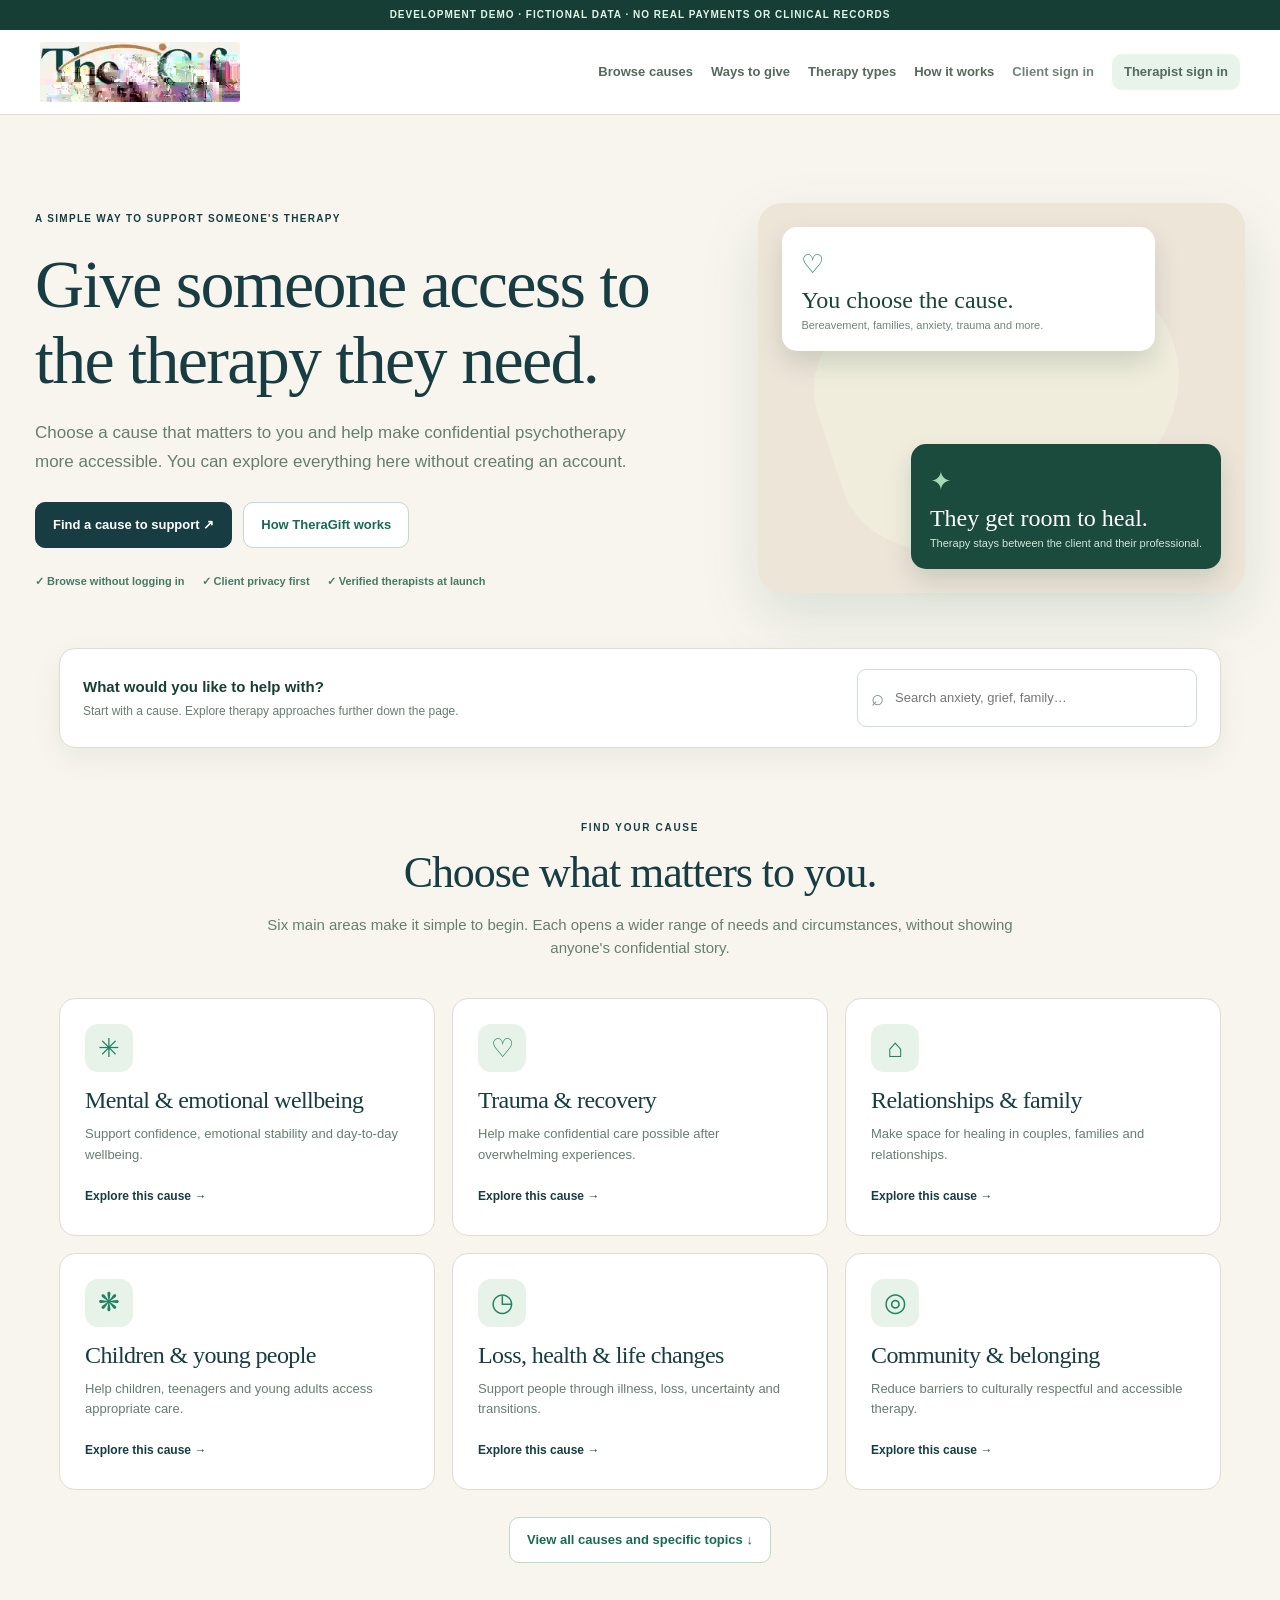
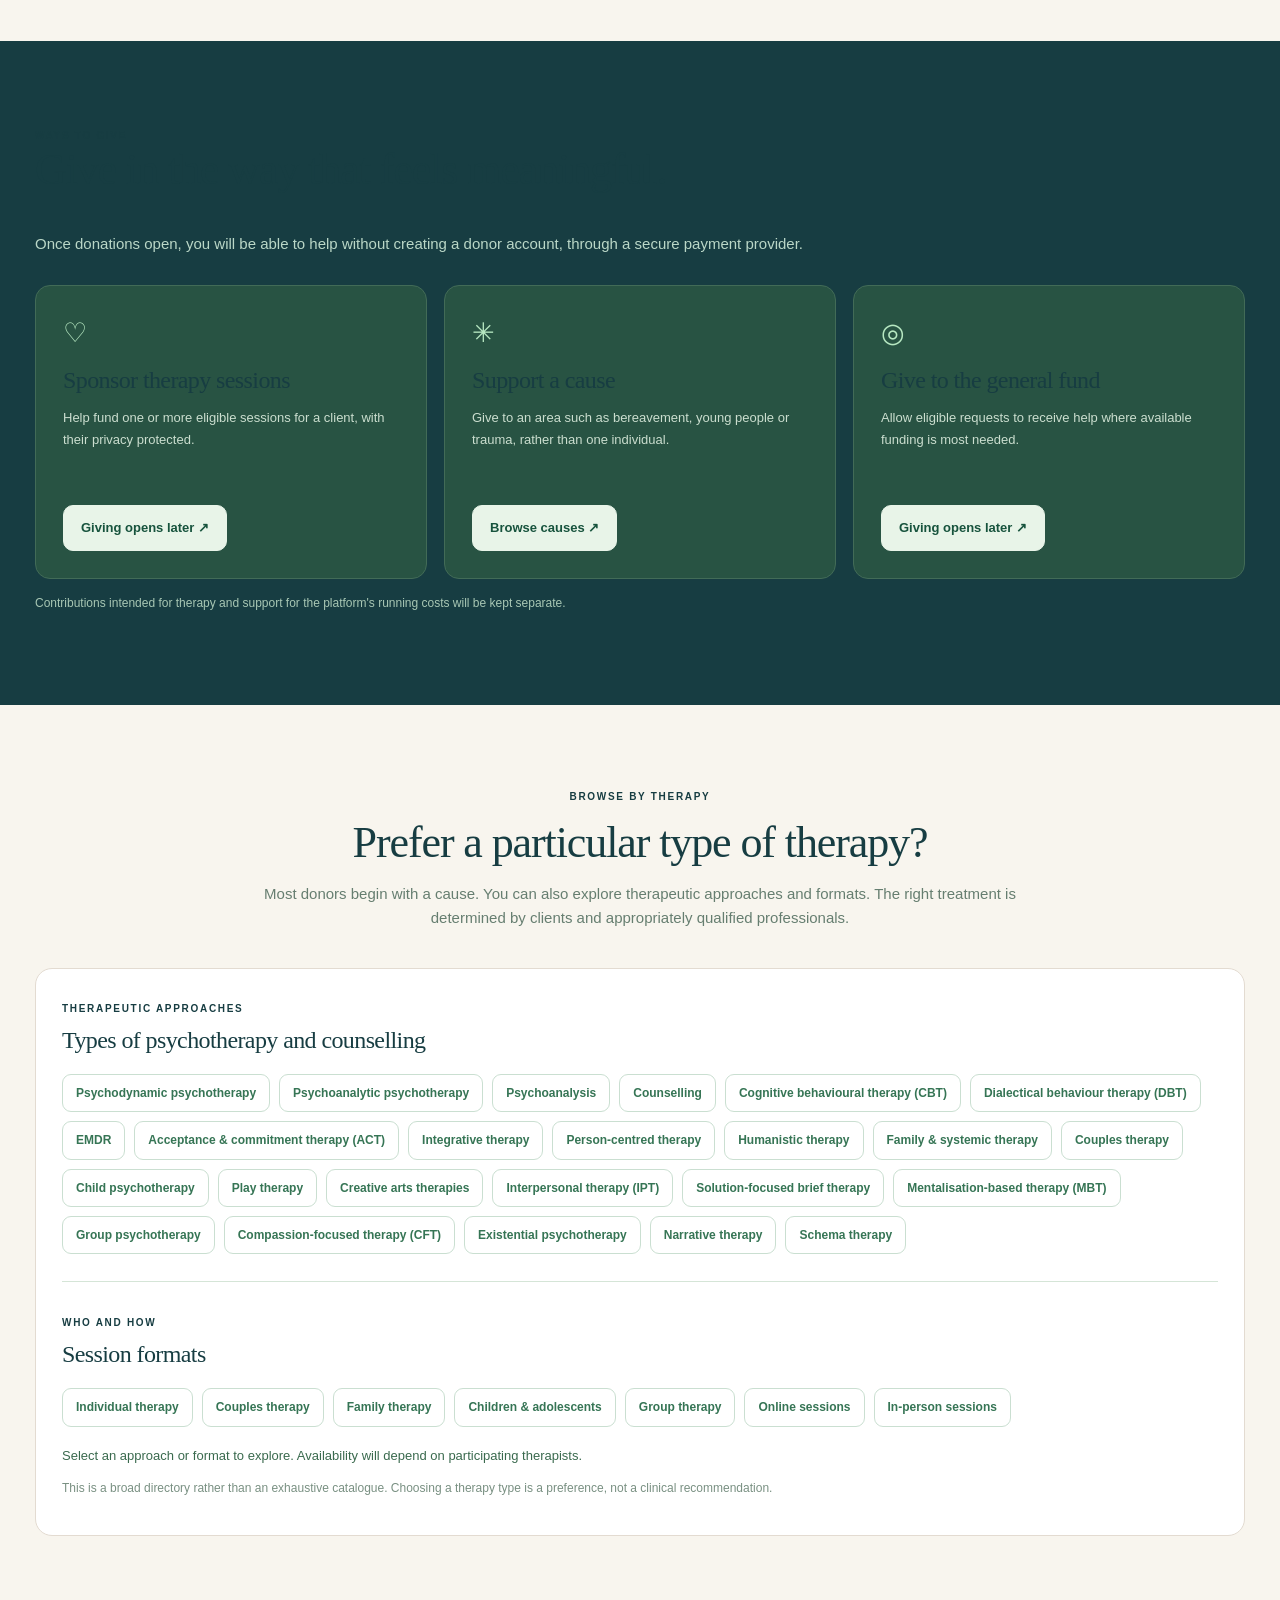
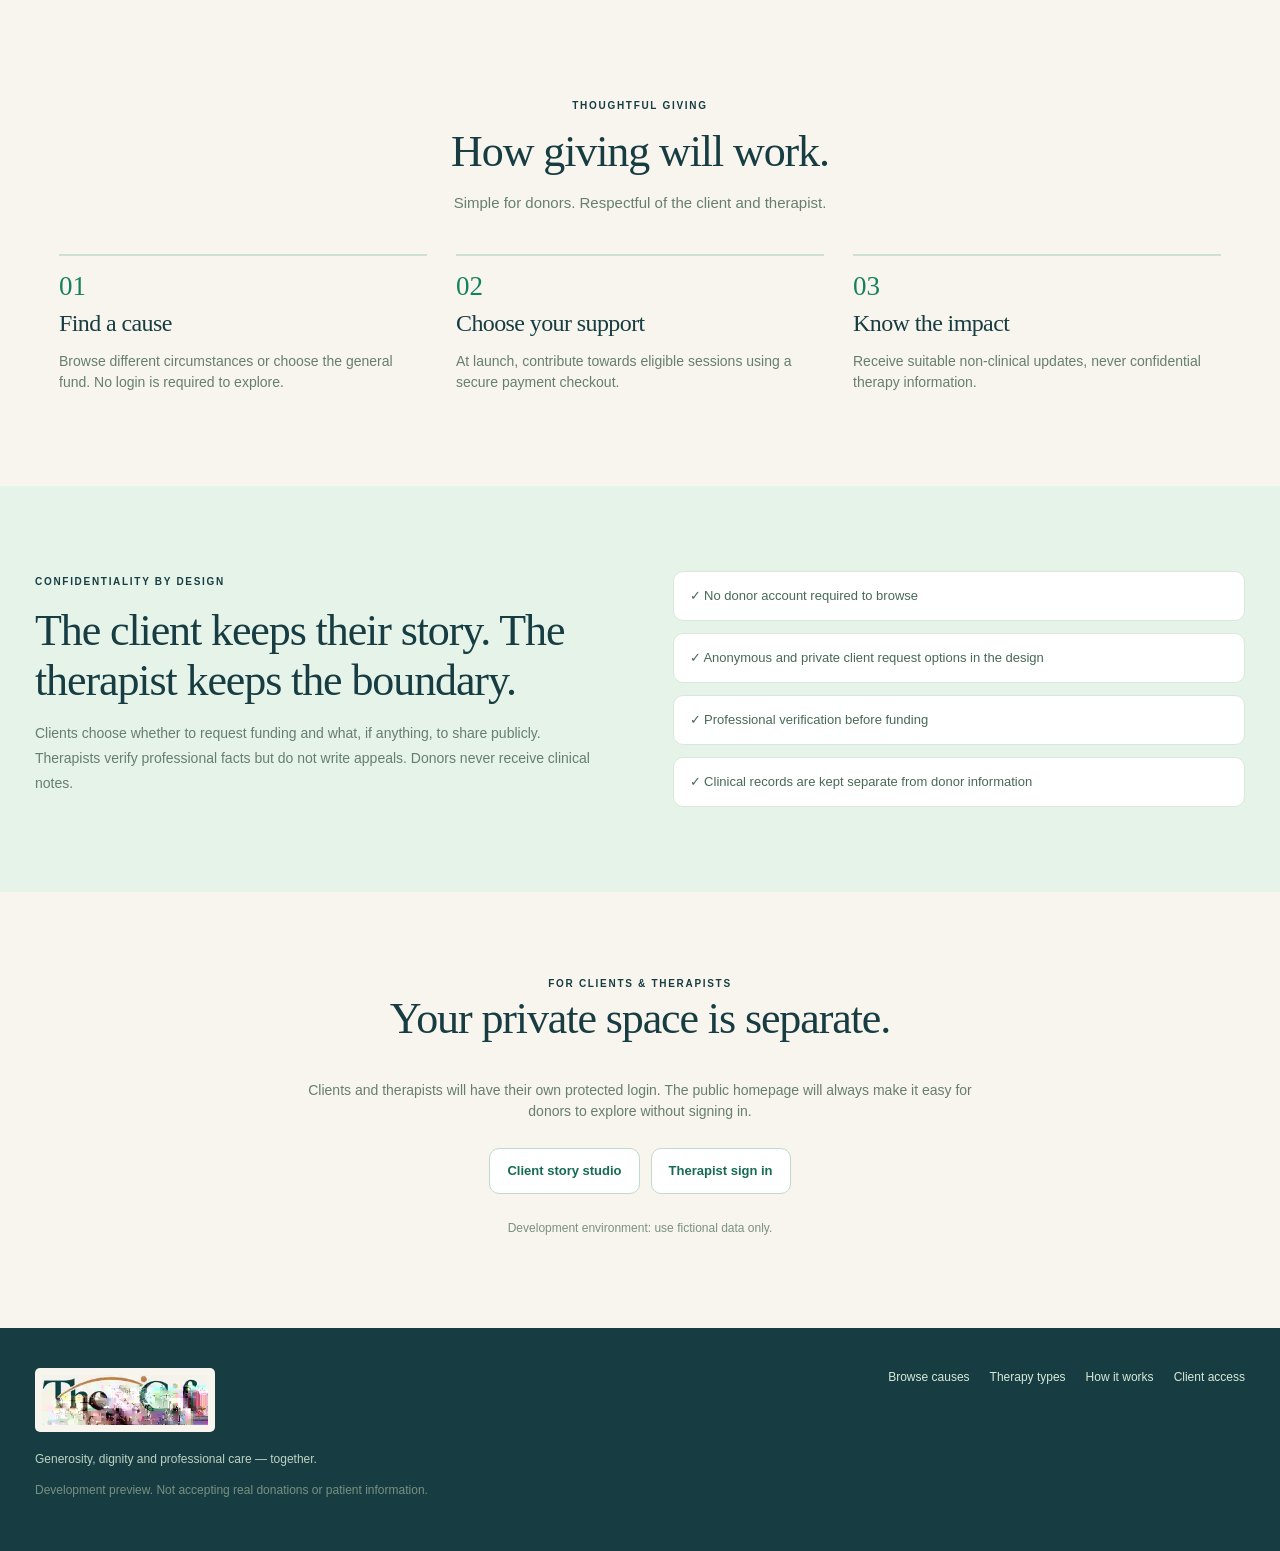
==== theragift/index.html @ 2c84236a "Deploy approved TheraGift branding and private-by-default client preview to existing donor website" ====
<!doctype html><html lang="en-GB"><head>
<meta charset="utf-8"><meta name="viewport" content="width=device-width,initial-scale=1">
<meta name="robots" content="noindex,nofollow"><meta http-equiv="Content-Security-Policy" content="default-src 'none'; style-src 'unsafe-inline'; script-src 'unsafe-inline'; img-src data:; connect-src 'none'; base-uri 'none'; form-action 'none'"><meta name="theme-color" content="#173D42"><title>TheraGift — Making Therapy Possible</title>
<style>*{box-sizing:border-box}html{scroll-behavior:smooth}body{margin:0;color:#173f35;background:#f8faf7;font:14px/1.55 ui-sans-serif,-apple-system,BlinkMacSystemFont,"Segoe UI",sans-serif}a{color:#197658;text-decoration:none}a:hover{color:#0c6249}button,input{font:inherit}button{cursor:pointer}h1,h2,h3{color:#173f35;margin-top:0}p{color:#70867b}.maxwidth{max-width:1210px;margin:0 auto}.eyebrow{font-size:10px;font-weight:800;letter-spacing:.18em;color:#237b59}.demo-ribbon{background:#173e35;color:#dff6e7;text-align:center;font-size:10px;font-weight:800;letter-spacing:1px;padding:7px}.public-nav{min-height:80px;background:white;border-bottom:1px solid #dfebe1;display:flex;align-items:center;justify-content:space-between;gap:22px;padding:12px max(24px,calc((100vw - 1200px)/2))}.public-nav nav{display:flex;align-items:center;gap:18px;flex-wrap:wrap}.public-nav nav a{color:#536a5c;font-size:13px;font-weight:650}.public-nav nav a:hover{color:#14765a}.brand{display:flex;align-items:center;gap:10px;color:#173f35;font:700 27px Georgia,serif;letter-spacing:-.8px;white-space:nowrap}.brand small{display:block;font:750 8px ui-sans-serif,system-ui;letter-spacing:1.8px;color:#839d8b}.brand-symbol{display:inline-grid;place-items:center;width:35px;height:35px;border-radius:50%;background:#e1f1e6;color:#197658;font-size:26px}.brand-dot{color:#49a57c}.btn{border-radius:10px;display:inline-flex;align-items:center;justify-content:center;gap:7px;border:1px solid transparent;background:#eaf4ec;color:#1c6e52;padding:12px 17px;font-weight:750;font-size:13px;min-height:42px}.btn-primary{background:#197658;color:white!important}.btn-primary:hover{background:#0c6048;color:white!important}.btn-outline{background:white;border-color:#b4d2bf;color:#1c6e52}.btn-ghost{background:#e8f4eb;color:#1c6e52}.btn-small{min-height:34px;padding:7px 11px;font-size:11px}@media(max-width:800px){.public-nav{flex-wrap:wrap;padding:12px 17px}.public-nav nav{gap:12px}.public-nav nav a{font-size:11px}.brand{font-size:24px}}
</style><meta name="robots" content="noindex,nofollow"><meta http-equiv="Content-Security-Policy" content="default-src 'none'; style-src 'unsafe-inline'; script-src 'unsafe-inline'; img-src data:; connect-src 'none'; base-uri 'none'; form-action 'none'"><style>/* TheraGift v0.5: donor-first public experience. Intentionally scoped. */
.donor-public-nav .brand small{letter-spacing:.15em}.donor-public-nav nav{gap:18px}.donor-public-nav nav .donor-client-login{color:#718379;font-weight:600}.donor-landing{--dg-ink:#173f35;--dg-green:#197658;--dg-line:#dfe9e0;--dg-muted:#667e70;color:var(--dg-ink);font-size:15px}.donor-landing h1,.donor-landing h2,.donor-landing h3{font-family:Georgia,"Iowan Old Style",serif;font-weight:500;letter-spacing:-.025em;line-height:1.13}.donor-landing h1{font-size:clamp(40px,5.4vw,68px)}.donor-landing h2{font-size:clamp(29px,3.6vw,44px)}.donor-landing h3{font-size:24px}.donor-landing p{color:var(--dg-muted)}.donor-landing button:focus-visible,.donor-landing a:focus-visible,.donor-landing input:focus-visible{outline:3px solid #58b789;outline-offset:3px}.donor-landing .eyebrow{font-size:10px;letter-spacing:.17em;font-weight:850;color:#18805d}.donor-landing .btn-outline{background:white;color:#176b52;border:1px solid #bfdbcb}.donor-landing .btn-outline:hover{background:#e6f2e9}.donor-landing [hidden]{display:none!important}
.donor-hero{padding:88px 24px 89px;background:linear-gradient(116deg,#eaf7ed 0%,#f4f8ed 48%,#d6eadd 100%);overflow:hidden}.donor-hero-grid{display:grid;grid-template-columns:1.15fr .85fr;gap:65px;align-items:center}.donor-kicker{color:#227f60;font-size:10px;font-weight:850;letter-spacing:.13em}.donor-hero h1{margin:17px 0 20px;max-width:720px}.donor-hero h1 em{color:#228e6b;font-style:normal}.donor-hero-copy>p{font-size:17px;max-width:600px;line-height:1.7}.donor-cta-row{display:flex;gap:11px;flex-wrap:wrap;margin:25px 0}.donor-hero-trust{display:flex;flex-wrap:wrap;gap:17px;margin-top:25px;font-size:11px;font-weight:650;color:#477966}.donor-hero-art{position:relative;isolation:isolate;background:linear-gradient(135deg,#d4e7d2,#a3c9b4);padding:24px;min-height:390px;border-radius:24px;display:flex;flex-direction:column;justify-content:space-between;box-shadow:0 24px 60px #1b5a3a21}.donor-hero-art:before{content:"";position:absolute;inset:15% 13%;border-radius:40% 60% 58% 42%;background:#f3f7e372;transform:rotate(-18deg);z-index:-1}.donor-art-card{background:white;border-radius:15px;padding:17px 19px;max-width:85%;box-shadow:0 12px 27px #17462f2a;display:flex;flex-direction:column;gap:3px}.donor-icon-solo{font-size:26px;color:#238564}.donor-art-card strong{font:24px Georgia,serif;color:#184536}.donor-art-card small{color:#6c8979;font-size:11px}.donor-art-card-dark{align-self:flex-end;background:#1a4b3d;color:#fff}.donor-art-card-dark strong{color:#fff}.donor-art-card-dark small{color:#d1e7d9}.donor-art-card-dark .donor-icon-solo{color:#a4d9b6}
.donor-search-wrap{padding:0 24px}.donor-quicksearch{display:grid;grid-template-columns:1fr minmax(235px,340px);align-items:center;gap:20px;background:#fff;border:1px solid var(--dg-line);padding:20px 23px;border-radius:16px;position:relative;margin-top:-34px;box-shadow:0 10px 30px #1b533312}.donor-quicksearch strong{color:var(--dg-ink)}.donor-quicksearch p{font-size:12px;margin:3px 0 0}.donor-search-label{border:1px solid #cdded1;border-radius:9px;padding:11px 13px;display:flex;align-items:center;gap:9px}.donor-search-label input{width:100%;outline:none;border:0;background:transparent;color:#1a483b;min-width:0;font-size:13px}.search-glyph{font-size:22px;color:#789482}.donor-section{padding:78px 24px}.donor-causes{padding-top:66px}.donor-section-title{text-align:center;max-width:760px;margin:0 auto 39px}.donor-section-title h2{margin:11px 0}.donor-section-title p{font-size:15px}.donor-cause-grid{display:grid;grid-template-columns:repeat(3,minmax(0,1fr));gap:17px}.donor-cause-card{display:flex;flex-direction:column;align-items:flex-start;min-height:237px;background:white;padding:25px;border:1px solid var(--dg-line);border-radius:16px;transition:border-color .2s,box-shadow .2s}.donor-cause-card:hover,.donor-cause-card.active{border-color:#a5cdb0;box-shadow:0 10px 27px #1b513713}.donor-cause-card .donor-cause-icon{width:48px;height:48px;display:grid;place-items:center;border-radius:13px;background:#e7f3e9;color:#238163;font-size:26px}.donor-cause-card h3{margin:15px 0 10px}.donor-cause-card p{font-size:13px;line-height:1.6;margin:0 0 17px}.donor-card-link{margin-top:auto;border:0;background:transparent;color:#197b5e;font-size:12px;font-weight:800;padding:4px 0}.donor-card-link:hover{text-decoration:underline}.donor-muted{font-size:12px!important;color:#799082!important;line-height:1.55}.donor-no-results{padding:20px;background:white;border:1px solid var(--dg-line);border-radius:12px}.donor-explore{margin-top:22px;padding:24px;border:1px solid #cbded2;border-radius:15px;background:#f0f8f0;scroll-margin-top:115px}.donor-explore-head{display:flex;justify-content:space-between;gap:20px}.donor-explore-head h3{margin:7px 0}.donor-explore-head p{font-size:13px;margin:4px 0}.donor-chip-row{display:flex;flex-wrap:wrap;gap:9px;margin-top:20px}.donor-chip{background:white;color:#367555;border:1px solid #cadfd1;border-radius:9px;padding:10px 13px;font-size:12px;font-weight:700;line-height:1.35}.donor-chip:hover,.donor-chip.active{color:white;background:#19795d;border-color:#19795d}.donor-selected{font-size:13px!important;color:#3a6a4e!important;margin-top:19px}.donor-divider{border-top:1px solid #d5e5d7;margin:20px 0}.donor-link-btn{border:0;background:transparent;color:#1b785b;text-decoration:underline;font-weight:750;font-size:12px}.donor-all-toggle{text-align:center;margin-top:27px}.donor-all-topics{border:1px solid var(--dg-line);border-radius:16px;background:#fff;margin-top:21px;padding:25px}.donor-all-topics h3{margin:0 0 9px}.donor-all-topics p{font-size:13px}
.donor-giving{background:#173e33;padding:81px 24px;color:#f3fff8}.donor-giving .eyebrow{color:#a8e1ba}.donor-giving h2,.donor-giving h3{color:#f5fff9}.donor-giving>div>p{color:#bad7c7}.donor-giving-grid{display:grid;grid-template-columns:repeat(3,1fr);gap:17px;margin:30px 0 15px}.donor-giving-grid article{border:1px solid #426b57;border-radius:15px;background:#285343;padding:27px}.donor-give-icon{font-size:27px;color:#b6e7c1}.donor-giving-grid h3{margin:12px 0}.donor-giving-grid p{font-size:13px;line-height:1.7;color:#cbdecf;min-height:85px}.donor-give-cta{background:#e8f4e8;color:#17533d;border-color:#e8f4e8}.donor-give-cta:hover{background:white}.donor-giving-disclaimer{font-size:12px;color:#a8c7b4!important}
.donor-approaches{background:#edf6ed}.donor-approach-box{background:white;padding:26px;border:1px solid var(--dg-line);border-radius:17px}.donor-approach-box h3{margin:9px 0 13px}.donor-approach-box .donor-divider{margin:27px 0}.donor-steps{display:grid;grid-template-columns:repeat(3,1fr);gap:29px}.donor-steps article{border-top:2px solid #cfdfd1;padding-top:15px}.donor-steps article>span{font:27px Georgia;color:#16815e}.donor-steps h3{margin:8px 0}.donor-steps p{font-size:14px}.donor-privacy{background:#e6f3e9;padding:82px 24px}.donor-privacy-grid{display:grid;grid-template-columns:1fr 1fr;gap:65px;align-items:center}.donor-privacy h2{margin:15px 0}.donor-privacy p{font-size:14px;line-height:1.8}.donor-privacy-checks{display:grid;gap:12px}.donor-privacy-checks>div{border:1px solid #d9e8dc;border-radius:10px;background:#fff;color:#476956;font-size:13px;padding:14px 16px}.donor-portals{text-align:center;max-width:740px}.donor-portals p{font-size:14px}.donor-portals .donor-cta-row{justify-content:center}.donor-footer{background:#133b31;color:#bcdac9;padding:40px 24px}.donor-footer-grid{display:flex;justify-content:space-between;gap:40px;flex-wrap:wrap}.donor-footer strong{font:26px Georgia;color:white}.donor-footer small{display:block;font-size:8px;letter-spacing:.2em}.donor-footer p{font-size:12px;color:#bcd3c3}.donor-footer nav{display:flex;gap:20px;align-content:start;flex-wrap:wrap}.donor-footer nav a{font-size:12px;color:#d6e9d8}.donor-toast{position:fixed;bottom:20px;right:20px;background:#153d32;color:white;box-shadow:0 13px 40px #163e3040;padding:14px 18px;max-width:380px;border-radius:12px;font-size:13px;z-index:20;opacity:0;transform:translateY(10px);transition:all .22s;pointer-events:none}.donor-toast.show{opacity:1;transform:translateY(0)}
@media(max-width:1000px){.donor-public-nav nav{gap:13px}.donor-hero-grid{gap:35px}.donor-art-card strong{font-size:21px}}
@media(max-width:840px){.donor-public-nav{height:auto;min-height:82px;flex-wrap:wrap;padding:14px 20px}.donor-public-nav nav{flex-wrap:wrap}.donor-hero-grid,.donor-privacy-grid{grid-template-columns:1fr}.donor-hero-art{min-height:290px}.donor-cause-grid,.donor-giving-grid,.donor-steps{grid-template-columns:repeat(2,1fr)}.donor-quicksearch{grid-template-columns:1fr}}
@media(max-width:600px){.donor-hero{padding:59px 19px 75px}.donor-hero-copy>p{font-size:15px}.donor-hero-trust{gap:10px}.donor-art-card{max-width:86%}.donor-art-card strong{font-size:19px}.donor-hero-art{min-height:250px}.donor-section{padding:60px 19px}.donor-search-wrap{padding:0 19px}.donor-quicksearch{padding:16px}.donor-cause-grid,.donor-giving-grid,.donor-steps{grid-template-columns:1fr}.donor-cause-card{min-height:210px}.donor-giving{padding:65px 19px}.donor-giving-grid p{min-height:0}.donor-privacy{padding:64px 19px}.donor-privacy-grid{gap:25px}.donor-footer{padding:40px 19px}.donor-public-nav nav{gap:12px}.donor-public-nav nav a{font-size:11px}.donor-approach-box{padding:19px}.donor-all-topics{padding:19px}}
</style><style>:root{--brand-primary:#173D42;--brand-background:#F8F5EE;--brand-accent:#C48A55;--brand-accent-soft:#E2B88D;--dg-ink:#173D42;--dg-green:#173D42;--dg-line:#E3DBD1;--dg-muted:#566A6C;--ink:#173D42;--green:#173D42;--bg:#F8F5EE;--muted:#566A6C}body,.public-body,.donor-landing,.donor-section,.donor-causes{background:#F8F5EE;color:#173D42}.public-nav{background:#fff;border-color:#E3DBD1}.donor-hero{background:#F8F5EE}.donor-hero-art{background:#EEE5D9}.donor-hero h1 em,.donor-kicker,.donor-landing .eyebrow{color:#173D42}.donor-landing h1,.donor-landing h2,.donor-landing h3,.donor-cause-card h3{color:#173D42}.btn-primary,.donor-landing .btn-primary,.donor-card-link,.donor-link-btn{background:#173D42;color:white;border-color:#173D42}.donor-card-link{background:transparent;border:0;color:#173D42}.donor-landing .btn-primary:hover{background:#102E32}.donor-cause-card,.donor-quicksearch,.donor-all-topics,.donor-approach-box,.donor-explore,.donor-practice-preview{border-color:#E3DBD1}.donor-cause-icon{background:#F3EDE4;color:#173D42}.donor-chip:hover,.donor-chip.active,.donor-approach-chip:hover,.donor-approach-chip.active{background:#173D42;border-color:#173D42;color:white}.donor-giving,.donor-footer{background:#173D42}.donor-progressbar span,progress::-webkit-progress-value{background:#C48A55}progress{accent-color:#C48A55}button:focus-visible,a:focus-visible,input:focus-visible{outline:3px solid #C48A55;outline-offset:3px}.donor-landing .donor-card-link{color:#173D42!important}.brand-logo{display:block}.donor-public-nav nav{flex-wrap:wrap}.donor-footer .footer-logo-img{background:#F8F5EE;padding:7px;border-radius:5px;max-width:180px;width:100%;height:auto}@media(max-width:620px){.brand-logo img{width:150px!important}.public-nav{flex-wrap:wrap}.donor-public-nav nav{gap:11px}}</style></head>
<body class="public-body">
<div class="demo-ribbon">DEVELOPMENT DEMO · FICTIONAL DATA · NO REAL PAYMENTS OR CLINICAL RECORDS</div>
<header class="public-nav donor-public-nav"><a href="#top" class="brand brand-logo"><img src="[data-uri]" alt="TheraGift — Making Therapy Possible" width="260" height="78" style="display:block;width:200px;height:auto;border-radius:3px"></a><nav aria-label="Public navigation"><a href="#causes">Browse causes</a><a href="#ways">Ways to give</a><a href="#therapies">Therapy types</a><a href="#how">How it works</a><a class="donor-client-login" href="client.html">Client sign in</a><a class="btn btn-ghost btn-small" href="#portals">Therapist sign in</a></nav></header>


<main class="donor-landing" id="top">
  <section class="donor-hero">
    <div class="maxwidth donor-hero-grid">
      <div class="donor-hero-copy">
        <span class="donor-kicker">A SIMPLE WAY TO SUPPORT SOMEONE'S THERAPY</span>
        <h1>Give someone access to the therapy they <em>need.</em></h1>
        <p>Choose a cause that matters to you and help make confidential psychotherapy more accessible. You can explore everything here without creating an account.</p>
        <div class="donor-cta-row"><a class="btn btn-primary" href="#causes">Find a cause to support ↗</a><a class="btn btn-outline" href="#how">How TheraGift works</a></div>
        <div class="donor-hero-trust"><span>✓ Browse without logging in</span><span>✓ Client privacy first</span><span>✓ Verified therapists at launch</span></div>
      </div>
      <div class="donor-hero-art" aria-hidden="true">
        <div class="donor-art-card"><span class="donor-icon-solo">♡</span><strong>You choose the cause.</strong><small>Bereavement, families, anxiety, trauma and more.</small></div>
        <div class="donor-art-card donor-art-card-dark"><span class="donor-icon-solo">✦</span><strong>They get room to heal.</strong><small>Therapy stays between the client and their professional.</small></div>
      </div>
    </div>
  </section>
  <div class="maxwidth donor-search-wrap">
    <div class="donor-quicksearch"><div><strong>What would you like to help with?</strong><p>Start with a cause. Explore therapy approaches further down the page.</p></div><label class="donor-search-label"><span class="search-glyph">⌕</span><input id="donorSearch" type="search" placeholder="Search anxiety, grief, family…" aria-label="Search causes and topics"></label></div>
  </div>
  <section class="maxwidth donor-section donor-causes" id="causes">
    <div class="donor-section-title"><span class="eyebrow">FIND YOUR CAUSE</span><h2>Choose what matters to you.</h2><p>Six main areas make it simple to begin. Each opens a wider range of needs and circumstances, without showing anyone's confidential story.</p></div>
    <div class="donor-cause-grid" id="donorCauseGrid">
      
      <article class="donor-cause-card" data-cause="wellbeing" data-search="Mental &amp; emotional wellbeing Anxiety &amp; panic Depression &amp; low mood Stress &amp; burnout Loneliness &amp; isolation Low self-esteem Obsessive thoughts &amp; OCD Social anxiety Anger &amp; emotional regulation">
        <div class="donor-cause-icon" aria-hidden="true">✳</div><h3>Mental &amp; emotional wellbeing</h3><p>Support confidence, emotional stability and day-to-day wellbeing.</p>
        <button type="button" class="donor-card-link" data-open-cause="wellbeing">Explore this cause →</button>
        <template id="topics-wellbeing"><button type="button" class="donor-chip" data-topic="Anxiety &amp; panic">Anxiety &amp; panic</button><button type="button" class="donor-chip" data-topic="Depression &amp; low mood">Depression &amp; low mood</button><button type="button" class="donor-chip" data-topic="Stress &amp; burnout">Stress &amp; burnout</button><button type="button" class="donor-chip" data-topic="Loneliness &amp; isolation">Loneliness &amp; isolation</button><button type="button" class="donor-chip" data-topic="Low self-esteem">Low self-esteem</button><button type="button" class="donor-chip" data-topic="Obsessive thoughts &amp; OCD">Obsessive thoughts &amp; OCD</button><button type="button" class="donor-chip" data-topic="Social anxiety">Social anxiety</button><button type="button" class="donor-chip" data-topic="Anger &amp; emotional regulation">Anger &amp; emotional regulation</button></template>
      </article>
      
      <article class="donor-cause-card" data-cause="trauma" data-search="Trauma &amp; recovery Trauma &amp; PTSD Childhood adversity Abuse recovery Domestic abuse recovery Sexual trauma recovery Addiction &amp; recovery Complex trauma Recovery after crisis">
        <div class="donor-cause-icon" aria-hidden="true">♡</div><h3>Trauma &amp; recovery</h3><p>Help make confidential care possible after overwhelming experiences.</p>
        <button type="button" class="donor-card-link" data-open-cause="trauma">Explore this cause →</button>
        <template id="topics-trauma"><button type="button" class="donor-chip" data-topic="Trauma &amp; PTSD">Trauma &amp; PTSD</button><button type="button" class="donor-chip" data-topic="Childhood adversity">Childhood adversity</button><button type="button" class="donor-chip" data-topic="Abuse recovery">Abuse recovery</button><button type="button" class="donor-chip" data-topic="Domestic abuse recovery">Domestic abuse recovery</button><button type="button" class="donor-chip" data-topic="Sexual trauma recovery">Sexual trauma recovery</button><button type="button" class="donor-chip" data-topic="Addiction &amp; recovery">Addiction &amp; recovery</button><button type="button" class="donor-chip" data-topic="Complex trauma">Complex trauma</button><button type="button" class="donor-chip" data-topic="Recovery after crisis">Recovery after crisis</button></template>
      </article>
      
      <article class="donor-cause-card" data-cause="families" data-search="Relationships &amp; family Couples &amp; relationships Family conflict Separation &amp; divorce Parenting support New parenthood Pregnancy loss &amp; fertility Relationship patterns Carers &amp; caring responsibilities">
        <div class="donor-cause-icon" aria-hidden="true">⌂</div><h3>Relationships &amp; family</h3><p>Make space for healing in couples, families and relationships.</p>
        <button type="button" class="donor-card-link" data-open-cause="families">Explore this cause →</button>
        <template id="topics-families"><button type="button" class="donor-chip" data-topic="Couples &amp; relationships">Couples &amp; relationships</button><button type="button" class="donor-chip" data-topic="Family conflict">Family conflict</button><button type="button" class="donor-chip" data-topic="Separation &amp; divorce">Separation &amp; divorce</button><button type="button" class="donor-chip" data-topic="Parenting support">Parenting support</button><button type="button" class="donor-chip" data-topic="New parenthood">New parenthood</button><button type="button" class="donor-chip" data-topic="Pregnancy loss &amp; fertility">Pregnancy loss &amp; fertility</button><button type="button" class="donor-chip" data-topic="Relationship patterns">Relationship patterns</button><button type="button" class="donor-chip" data-topic="Carers &amp; caring responsibilities">Carers &amp; caring responsibilities</button></template>
      </article>
      
      <article class="donor-cause-card" data-cause="young" data-search="Children &amp; young people Childhood anxiety Teenage wellbeing Bullying &amp; school difficulties Family change Childhood bereavement Young adult transitions School-related stress Young carers">
        <div class="donor-cause-icon" aria-hidden="true">❋</div><h3>Children &amp; young people</h3><p>Help children, teenagers and young adults access appropriate care.</p>
        <button type="button" class="donor-card-link" data-open-cause="young">Explore this cause →</button>
        <template id="topics-young"><button type="button" class="donor-chip" data-topic="Childhood anxiety">Childhood anxiety</button><button type="button" class="donor-chip" data-topic="Teenage wellbeing">Teenage wellbeing</button><button type="button" class="donor-chip" data-topic="Bullying &amp; school difficulties">Bullying &amp; school difficulties</button><button type="button" class="donor-chip" data-topic="Family change">Family change</button><button type="button" class="donor-chip" data-topic="Childhood bereavement">Childhood bereavement</button><button type="button" class="donor-chip" data-topic="Young adult transitions">Young adult transitions</button><button type="button" class="donor-chip" data-topic="School-related stress">School-related stress</button><button type="button" class="donor-chip" data-topic="Young carers">Young carers</button></template>
      </article>
      
      <article class="donor-cause-card" data-cause="life" data-search="Loss, health &amp; life changes Bereavement &amp; loss Long-term health conditions Disability &amp; adjustment Workplace difficulties Later-life wellbeing Major life transitions Health anxiety Eating difficulties &amp; body image">
        <div class="donor-cause-icon" aria-hidden="true">◷</div><h3>Loss, health &amp; life changes</h3><p>Support people through illness, loss, uncertainty and transitions.</p>
        <button type="button" class="donor-card-link" data-open-cause="life">Explore this cause →</button>
        <template id="topics-life"><button type="button" class="donor-chip" data-topic="Bereavement &amp; loss">Bereavement &amp; loss</button><button type="button" class="donor-chip" data-topic="Long-term health conditions">Long-term health conditions</button><button type="button" class="donor-chip" data-topic="Disability &amp; adjustment">Disability &amp; adjustment</button><button type="button" class="donor-chip" data-topic="Workplace difficulties">Workplace difficulties</button><button type="button" class="donor-chip" data-topic="Later-life wellbeing">Later-life wellbeing</button><button type="button" class="donor-chip" data-topic="Major life transitions">Major life transitions</button><button type="button" class="donor-chip" data-topic="Health anxiety">Health anxiety</button><button type="button" class="donor-chip" data-topic="Eating difficulties &amp; body image">Eating difficulties &amp; body image</button></template>
      </article>
      
      <article class="donor-cause-card" data-cause="community" data-search="Community &amp; belonging Refugee &amp; displacement experiences Culturally sensitive therapy Faith-sensitive support Financial barriers to care Identity &amp; belonging Neurodivergent-affirming care LGBTQ+ affirming care Social isolation">
        <div class="donor-cause-icon" aria-hidden="true">◎</div><h3>Community &amp; belonging</h3><p>Reduce barriers to culturally respectful and accessible therapy.</p>
        <button type="button" class="donor-card-link" data-open-cause="community">Explore this cause →</button>
        <template id="topics-community"><button type="button" class="donor-chip" data-topic="Refugee &amp; displacement experiences">Refugee &amp; displacement experiences</button><button type="button" class="donor-chip" data-topic="Culturally sensitive therapy">Culturally sensitive therapy</button><button type="button" class="donor-chip" data-topic="Faith-sensitive support">Faith-sensitive support</button><button type="button" class="donor-chip" data-topic="Financial barriers to care">Financial barriers to care</button><button type="button" class="donor-chip" data-topic="Identity &amp; belonging">Identity &amp; belonging</button><button type="button" class="donor-chip" data-topic="Neurodivergent-affirming care">Neurodivergent-affirming care</button><button type="button" class="donor-chip" data-topic="LGBTQ+ affirming care">LGBTQ+ affirming care</button><button type="button" class="donor-chip" data-topic="Social isolation">Social isolation</button></template>
      </article>
      
    </div>
    <p class="donor-muted" id="donorSearchStatus" role="status" aria-live="polite"></p>
    <div class="donor-no-results" id="donorNoResults" hidden>No matching causes found. Try a broader word, or view all topics.</div>
    <section id="donorExplorePanel" class="donor-explore" aria-label="Selected cause" hidden>
      <div class="donor-explore-head"><div><span class="eyebrow">EXPLORE THIS CAUSE</span><h3 id="donorExploreTitle"></h3><p id="donorExploreDesc"></p></div><button type="button" id="donorClearCause" class="donor-link-btn">Clear</button></div>
      <div id="donorTopicButtons" class="donor-chip-row" role="group" aria-label="Specific areas of support"></div>
      <p id="donorSelected" class="donor-selected" aria-live="polite">Choose an area to explore.</p>
      <div class="donor-divider"></div><p class="donor-muted">Once launched, this area will show approved, privacy-checked funding requests. There are no real patient appeals in this development preview.</p>
      <a href="#causes" class="btn btn-outline donor-discover-btn">Continue browsing causes ↗</a>
    </section>
    <div class="donor-all-toggle"><button type="button" class="btn btn-outline" id="donorAllToggle" aria-expanded="false" aria-controls="donorAllTopics">View all causes and specific topics ↓</button></div>
    <div class="donor-all-topics" id="donorAllTopics" hidden><h3>All areas of support</h3><p>These are causes and circumstances, not patient diagnoses or actual funding requests.</p><div class="donor-chip-row"><button type="button" class="donor-chip" data-all-topic="Abuse recovery" data-topic-cause="trauma">Abuse recovery</button><button type="button" class="donor-chip" data-all-topic="Addiction &amp; recovery" data-topic-cause="trauma">Addiction &amp; recovery</button><button type="button" class="donor-chip" data-all-topic="Anger &amp; emotional regulation" data-topic-cause="wellbeing">Anger &amp; emotional regulation</button><button type="button" class="donor-chip" data-all-topic="Anxiety &amp; panic" data-topic-cause="wellbeing">Anxiety &amp; panic</button><button type="button" class="donor-chip" data-all-topic="Bereavement &amp; loss" data-topic-cause="life">Bereavement &amp; loss</button><button type="button" class="donor-chip" data-all-topic="Bullying &amp; school difficulties" data-topic-cause="young">Bullying &amp; school difficulties</button><button type="button" class="donor-chip" data-all-topic="Carers &amp; caring responsibilities" data-topic-cause="families">Carers &amp; caring responsibilities</button><button type="button" class="donor-chip" data-all-topic="Childhood adversity" data-topic-cause="trauma">Childhood adversity</button><button type="button" class="donor-chip" data-all-topic="Childhood anxiety" data-topic-cause="young">Childhood anxiety</button><button type="button" class="donor-chip" data-all-topic="Childhood bereavement" data-topic-cause="young">Childhood bereavement</button><button type="button" class="donor-chip" data-all-topic="Complex trauma" data-topic-cause="trauma">Complex trauma</button><button type="button" class="donor-chip" data-all-topic="Couples &amp; relationships" data-topic-cause="families">Couples &amp; relationships</button><button type="button" class="donor-chip" data-all-topic="Culturally sensitive therapy" data-topic-cause="community">Culturally sensitive therapy</button><button type="button" class="donor-chip" data-all-topic="Depression &amp; low mood" data-topic-cause="wellbeing">Depression &amp; low mood</button><button type="button" class="donor-chip" data-all-topic="Disability &amp; adjustment" data-topic-cause="life">Disability &amp; adjustment</button><button type="button" class="donor-chip" data-all-topic="Domestic abuse recovery" data-topic-cause="trauma">Domestic abuse recovery</button><button type="button" class="donor-chip" data-all-topic="Eating difficulties &amp; body image" data-topic-cause="life">Eating difficulties &amp; body image</button><button type="button" class="donor-chip" data-all-topic="Faith-sensitive support" data-topic-cause="community">Faith-sensitive support</button><button type="button" class="donor-chip" data-all-topic="Family change" data-topic-cause="young">Family change</button><button type="button" class="donor-chip" data-all-topic="Family conflict" data-topic-cause="families">Family conflict</button><button type="button" class="donor-chip" data-all-topic="Financial barriers to care" data-topic-cause="community">Financial barriers to care</button><button type="button" class="donor-chip" data-all-topic="Health anxiety" data-topic-cause="life">Health anxiety</button><button type="button" class="donor-chip" data-all-topic="Identity &amp; belonging" data-topic-cause="community">Identity &amp; belonging</button><button type="button" class="donor-chip" data-all-topic="Later-life wellbeing" data-topic-cause="life">Later-life wellbeing</button><button type="button" class="donor-chip" data-all-topic="LGBTQ+ affirming care" data-topic-cause="community">LGBTQ+ affirming care</button><button type="button" class="donor-chip" data-all-topic="Loneliness &amp; isolation" data-topic-cause="wellbeing">Loneliness &amp; isolation</button><button type="button" class="donor-chip" data-all-topic="Long-term health conditions" data-topic-cause="life">Long-term health conditions</button><button type="button" class="donor-chip" data-all-topic="Low self-esteem" data-topic-cause="wellbeing">Low self-esteem</button><button type="button" class="donor-chip" data-all-topic="Major life transitions" data-topic-cause="life">Major life transitions</button><button type="button" class="donor-chip" data-all-topic="Neurodivergent-affirming care" data-topic-cause="community">Neurodivergent-affirming care</button><button type="button" class="donor-chip" data-all-topic="New parenthood" data-topic-cause="families">New parenthood</button><button type="button" class="donor-chip" data-all-topic="Obsessive thoughts &amp; OCD" data-topic-cause="wellbeing">Obsessive thoughts &amp; OCD</button><button type="button" class="donor-chip" data-all-topic="Parenting support" data-topic-cause="families">Parenting support</button><button type="button" class="donor-chip" data-all-topic="Pregnancy loss &amp; fertility" data-topic-cause="families">Pregnancy loss &amp; fertility</button><button type="button" class="donor-chip" data-all-topic="Recovery after crisis" data-topic-cause="trauma">Recovery after crisis</button><button type="button" class="donor-chip" data-all-topic="Refugee &amp; displacement experiences" data-topic-cause="community">Refugee &amp; displacement experiences</button><button type="button" class="donor-chip" data-all-topic="Relationship patterns" data-topic-cause="families">Relationship patterns</button><button type="button" class="donor-chip" data-all-topic="School-related stress" data-topic-cause="young">School-related stress</button><button type="button" class="donor-chip" data-all-topic="Separation &amp; divorce" data-topic-cause="families">Separation &amp; divorce</button><button type="button" class="donor-chip" data-all-topic="Sexual trauma recovery" data-topic-cause="trauma">Sexual trauma recovery</button><button type="button" class="donor-chip" data-all-topic="Social anxiety" data-topic-cause="wellbeing">Social anxiety</button><button type="button" class="donor-chip" data-all-topic="Social isolation" data-topic-cause="community">Social isolation</button><button type="button" class="donor-chip" data-all-topic="Stress &amp; burnout" data-topic-cause="wellbeing">Stress &amp; burnout</button><button type="button" class="donor-chip" data-all-topic="Teenage wellbeing" data-topic-cause="young">Teenage wellbeing</button><button type="button" class="donor-chip" data-all-topic="Trauma &amp; PTSD" data-topic-cause="trauma">Trauma &amp; PTSD</button><button type="button" class="donor-chip" data-all-topic="Workplace difficulties" data-topic-cause="life">Workplace difficulties</button><button type="button" class="donor-chip" data-all-topic="Young adult transitions" data-topic-cause="young">Young adult transitions</button><button type="button" class="donor-chip" data-all-topic="Young carers" data-topic-cause="young">Young carers</button></div></div>
  </section>
  <section class="donor-giving" id="ways"><div class="maxwidth"><span class="eyebrow">WAYS TO GIVE</span><h2>Give in the way that feels meaningful.</h2><p>Once donations open, you will be able to help without creating a donor account, through a secure payment provider.</p>
    <div class="donor-giving-grid"><article><div class="donor-give-icon">♡</div><h3>Sponsor therapy sessions</h3><p>Help fund one or more eligible sessions for a client, with their privacy protected.</p><button class="btn donor-give-cta" type="button" data-donor-not-ready>Giving opens later ↗</button></article>
    <article><div class="donor-give-icon">✳</div><h3>Support a cause</h3><p>Give to an area such as bereavement, young people or trauma, rather than one individual.</p><a class="btn donor-give-cta" href="#causes">Browse causes ↗</a></article>
    <article><div class="donor-give-icon">◎</div><h3>Give to the general fund</h3><p>Allow eligible requests to receive help where available funding is most needed.</p><button class="btn donor-give-cta" type="button" data-donor-not-ready>Giving opens later ↗</button></article></div>
    <p class="donor-giving-disclaimer">Contributions intended for therapy and support for the platform's running costs will be kept separate.</p>
  </div></section>
  <section class="donor-section donor-approaches" id="therapies"><div class="maxwidth"><div class="donor-section-title"><span class="eyebrow">BROWSE BY THERAPY</span><h2>Prefer a particular type of therapy?</h2><p>Most donors begin with a cause. You can also explore therapeutic approaches and formats. The right treatment is determined by clients and appropriately qualified professionals.</p></div>
    <div class="donor-approach-box"><span class="eyebrow">THERAPEUTIC APPROACHES</span><h3>Types of psychotherapy and counselling</h3><div class="donor-chip-row" role="group" aria-label="Therapeutic approaches" id="donorApproachRow"><button type="button" class="donor-chip" data-approach="Psychodynamic psychotherapy">Psychodynamic psychotherapy</button><button type="button" class="donor-chip" data-approach="Psychoanalytic psychotherapy">Psychoanalytic psychotherapy</button><button type="button" class="donor-chip" data-approach="Psychoanalysis">Psychoanalysis</button><button type="button" class="donor-chip" data-approach="Counselling">Counselling</button><button type="button" class="donor-chip" data-approach="Cognitive behavioural therapy (CBT)">Cognitive behavioural therapy (CBT)</button><button type="button" class="donor-chip" data-approach="Dialectical behaviour therapy (DBT)">Dialectical behaviour therapy (DBT)</button><button type="button" class="donor-chip" data-approach="EMDR">EMDR</button><button type="button" class="donor-chip" data-approach="Acceptance &amp; commitment therapy (ACT)">Acceptance &amp; commitment therapy (ACT)</button><button type="button" class="donor-chip" data-approach="Integrative therapy">Integrative therapy</button><button type="button" class="donor-chip" data-approach="Person-centred therapy">Person-centred therapy</button><button type="button" class="donor-chip" data-approach="Humanistic therapy">Humanistic therapy</button><button type="button" class="donor-chip" data-approach="Family &amp; systemic therapy">Family &amp; systemic therapy</button><button type="button" class="donor-chip" data-approach="Couples therapy">Couples therapy</button><button type="button" class="donor-chip" data-approach="Child psychotherapy">Child psychotherapy</button><button type="button" class="donor-chip" data-approach="Play therapy">Play therapy</button><button type="button" class="donor-chip" data-approach="Creative arts therapies">Creative arts therapies</button><button type="button" class="donor-chip" data-approach="Interpersonal therapy (IPT)">Interpersonal therapy (IPT)</button><button type="button" class="donor-chip" data-approach="Solution-focused brief therapy">Solution-focused brief therapy</button><button type="button" class="donor-chip" data-approach="Mentalisation-based therapy (MBT)">Mentalisation-based therapy (MBT)</button><button type="button" class="donor-chip" data-approach="Group psychotherapy">Group psychotherapy</button><button type="button" class="donor-chip" data-approach="Compassion-focused therapy (CFT)">Compassion-focused therapy (CFT)</button><button type="button" class="donor-chip" data-approach="Existential psychotherapy">Existential psychotherapy</button><button type="button" class="donor-chip" data-approach="Narrative therapy">Narrative therapy</button><button type="button" class="donor-chip" data-approach="Schema therapy">Schema therapy</button></div>
    <div class="donor-divider"></div><span class="eyebrow">WHO AND HOW</span><h3>Session formats</h3><div class="donor-chip-row" role="group" aria-label="Session formats" id="donorFormatRow"><button type="button" class="donor-chip" data-format="Individual therapy">Individual therapy</button><button type="button" class="donor-chip" data-format="Couples therapy">Couples therapy</button><button type="button" class="donor-chip" data-format="Family therapy">Family therapy</button><button type="button" class="donor-chip" data-format="Children &amp; adolescents">Children &amp; adolescents</button><button type="button" class="donor-chip" data-format="Group therapy">Group therapy</button><button type="button" class="donor-chip" data-format="Online sessions">Online sessions</button><button type="button" class="donor-chip" data-format="In-person sessions">In-person sessions</button></div><p class="donor-selected" id="donorApproachSelected" aria-live="polite">Select an approach or format to explore. Availability will depend on participating therapists.</p><p class="donor-muted">This is a broad directory rather than an exhaustive catalogue. Choosing a therapy type is a preference, not a clinical recommendation.</p></div>
  </div></section>
  <section class="maxwidth donor-section" id="how"><div class="donor-section-title"><span class="eyebrow">THOUGHTFUL GIVING</span><h2>How giving will work.</h2><p>Simple for donors. Respectful of the client and therapist.</p></div><div class="donor-steps"><article><span>01</span><h3>Find a cause</h3><p>Browse different circumstances or choose the general fund. No login is required to explore.</p></article><article><span>02</span><h3>Choose your support</h3><p>At launch, contribute towards eligible sessions using a secure payment checkout.</p></article><article><span>03</span><h3>Know the impact</h3><p>Receive suitable non-clinical updates, never confidential therapy information.</p></article></div></section>
  <section class="donor-privacy"><div class="maxwidth donor-privacy-grid"><div><span class="eyebrow">CONFIDENTIALITY BY DESIGN</span><h2>The client keeps their story. The therapist keeps the boundary.</h2><p>Clients choose whether to request funding and what, if anything, to share publicly. Therapists verify professional facts but do not write appeals. Donors never receive clinical notes.</p></div><div class="donor-privacy-checks"><div>✓ No donor account required to browse</div><div>✓ Anonymous and private client request options in the design</div><div>✓ Professional verification before funding</div><div>✓ Clinical records are kept separate from donor information</div></div></div></section>
  <section class="maxwidth donor-section donor-portals" id="portals"><span class="eyebrow">FOR CLIENTS & THERAPISTS</span><h2>Your private space is separate.</h2><p>Clients and therapists will have their own protected login. The public homepage will always make it easy for donors to explore without signing in.</p><div class="donor-cta-row"><a href="client.html" class="btn btn-outline">Client story studio</a><a href="#portals" class="btn btn-outline">Therapist sign in</a></div><p class="donor-muted">Development environment: use fictional data only.</p></section>
  <footer class="donor-footer"><div class="maxwidth donor-footer-grid"><div><img class="footer-logo-img" src="[data-uri]" alt="TheraGift — Making Therapy Possible" width="260" height="78"><p>Generosity, dignity and professional care — together.</p><p class="donor-muted">Development preview. Not accepting real donations or patient information.</p></div><nav aria-label="Footer navigation"><a href="#causes">Browse causes</a><a href="#therapies">Therapy types</a><a href="#how">How it works</a><a href="client.html">Client access</a></nav></div></footer>
</main>
<div id="donorToast" class="donor-toast" role="status" aria-live="polite"></div>
<script>/* Public donor browsing — no data collection, APIs, login, or payment handling. */
(()=>{'use strict';
 const $=id=>document.getElementById(id), panel=$('donorExplorePanel');if(!panel)return;
 const cards=[...document.querySelectorAll('[data-cause]')];let chosen=null,timer;
 function announce(message){const n=$('donorToast');n.textContent=message;n.classList.add('show');clearTimeout(timer);timer=setTimeout(()=>n.classList.remove('show'),4400)}
 function chooseCause(slug,topic){const card=cards.find(c=>c.dataset.cause===slug);if(!card)return;chosen=slug;panel.hidden=false;
   $('donorExploreTitle').textContent=card.querySelector('h3').textContent;$('donorExploreDesc').textContent=card.querySelector('p').textContent;
   const list=$('donorTopicButtons');list.replaceChildren(card.querySelector('template').content.cloneNode(true));
   for(const button of list.querySelectorAll('[data-topic]')){button.classList.toggle('active',button.dataset.topic===topic);button.addEventListener('click',()=>chooseTopic(button.dataset.topic))}
   $('donorSelected').textContent=topic?'Selected cause: '+topic+'. Approved funding requests in this area will be available at launch.':'Choose a specific area of support to explore.';
   cards.forEach(c=>c.classList.toggle('active',c===card));panel.scrollIntoView({behavior:'smooth',block:'start'});
 }
 function chooseTopic(topic){$('donorTopicButtons').querySelectorAll('[data-topic]').forEach(b=>b.classList.toggle('active',b.dataset.topic===topic));
   $('donorSelected').textContent='Selected cause: '+topic+'. Approved funding requests in this area will be available at launch.';}
 document.querySelectorAll('[data-open-cause]').forEach(b=>b.addEventListener('click',()=>chooseCause(b.dataset.openCause)));
 $('donorClearCause').addEventListener('click',()=>{chosen=null;panel.hidden=true;cards.forEach(c=>c.classList.remove('active'))});
 $('donorSearch').addEventListener('input',event=>{const query=event.target.value.trim().toLocaleLowerCase('en-GB');let visible=0;
   for(const card of cards){const match=!query||card.dataset.search.toLocaleLowerCase('en-GB').includes(query);card.hidden=!match;if(match)visible++;}
   $('donorSearchStatus').textContent=query?visible+' matching main '+(visible===1?'category':'categories')+'. Select one to see its topics.':'';
   $('donorNoResults').hidden=visible!==0;if(chosen&&cards.find(c=>c.dataset.cause===chosen)?.hidden){panel.hidden=true;chosen=null;}
 });
 const all=$('donorAllTopics');$('donorAllToggle').addEventListener('click',()=>{all.hidden=!all.hidden;const open=!all.hidden;
   $('donorAllToggle').setAttribute('aria-expanded',String(open));$('donorAllToggle').textContent=open?'Hide specific topics ↑':'View all causes and specific topics ↓';});
 document.querySelectorAll('[data-all-topic]').forEach(b=>b.addEventListener('click',()=>chooseCause(b.dataset.topicCause,b.dataset.allTopic)));
 function selectFacet(selector,label){document.querySelectorAll(selector).forEach(button=>button.addEventListener('click',()=>{
   button.parentElement.querySelectorAll(selector).forEach(b=>b.classList.toggle('active',b===button));
   $('donorApproachSelected').textContent=label+button.textContent+'. Eligible matching requests will be available once the platform launches.';
 }));}selectFacet('[data-approach]','Selected therapy approach: ');selectFacet('[data-format]','Selected session format: ');
 document.querySelectorAll('[data-donor-not-ready]').forEach(b=>b.addEventListener('click',()=>announce('Donations are not enabled in this development preview. No payment is taken.')));
})();
</script>


</body></html>
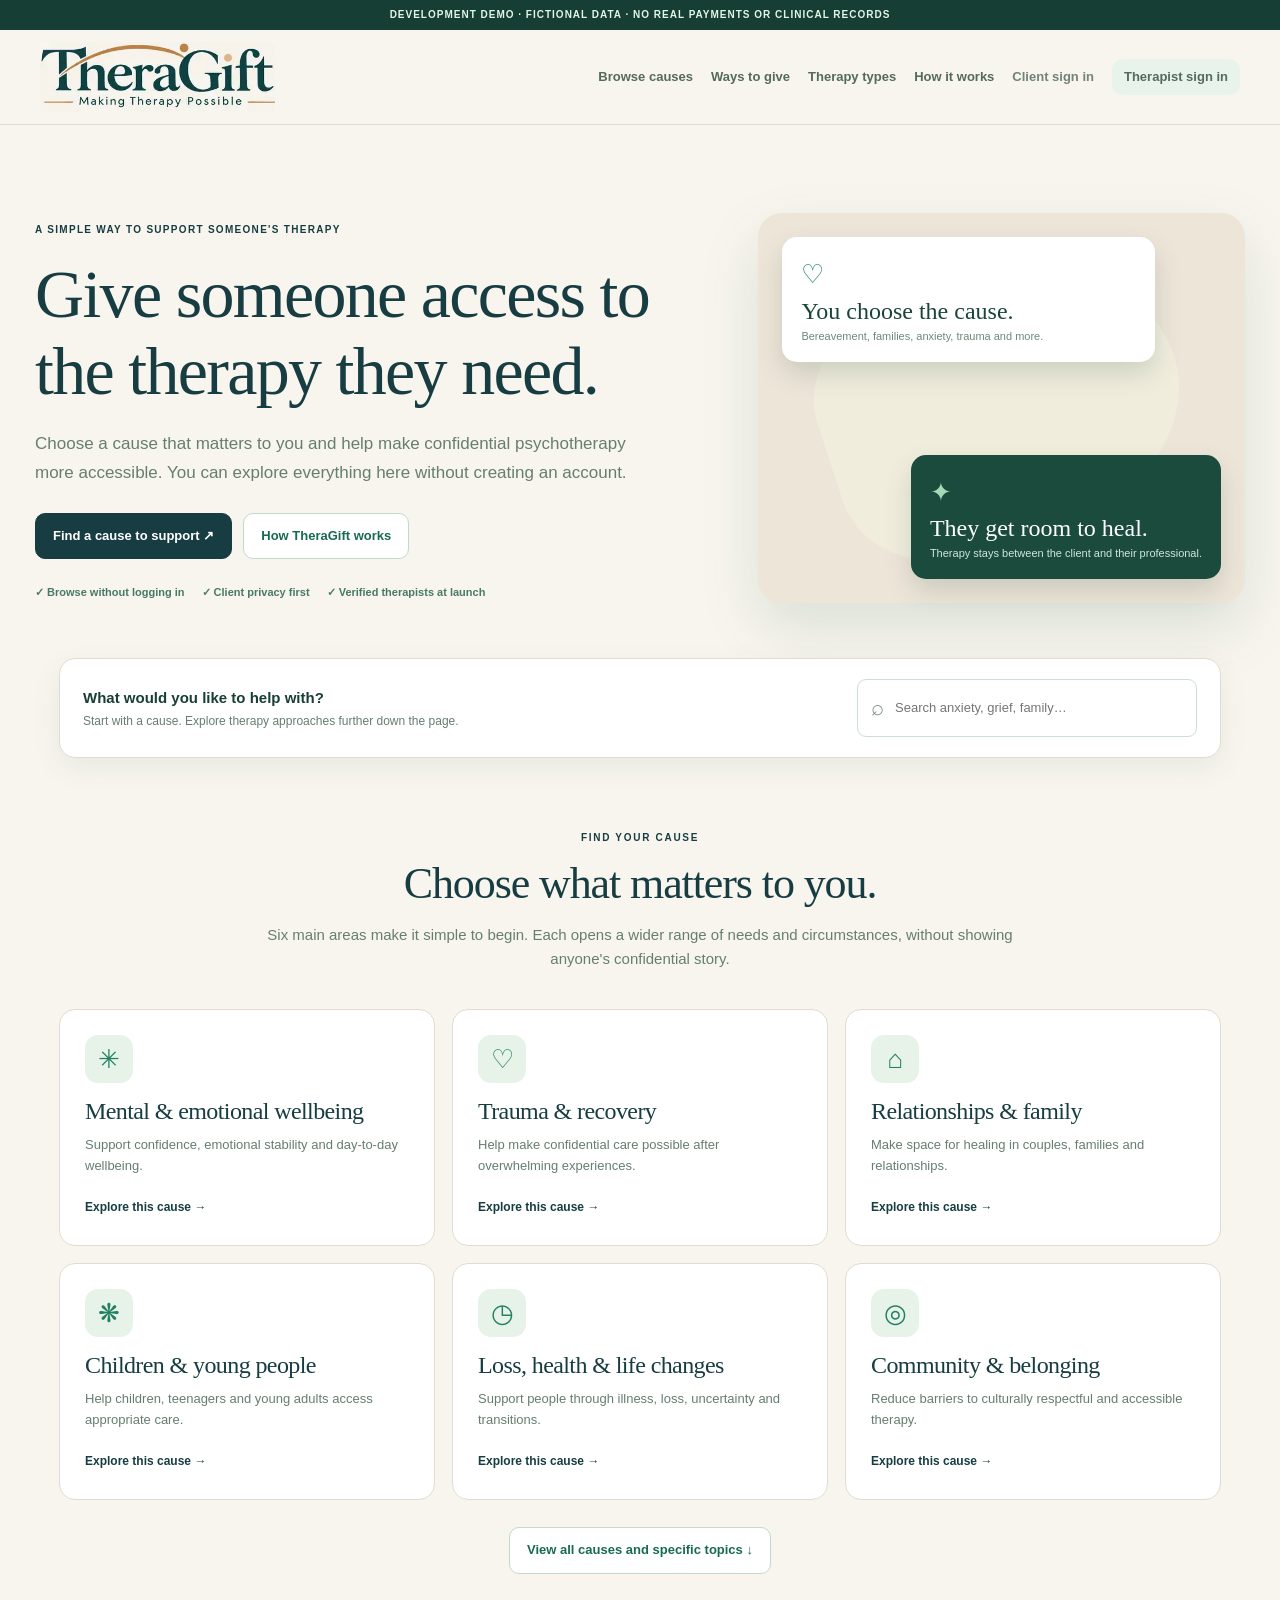
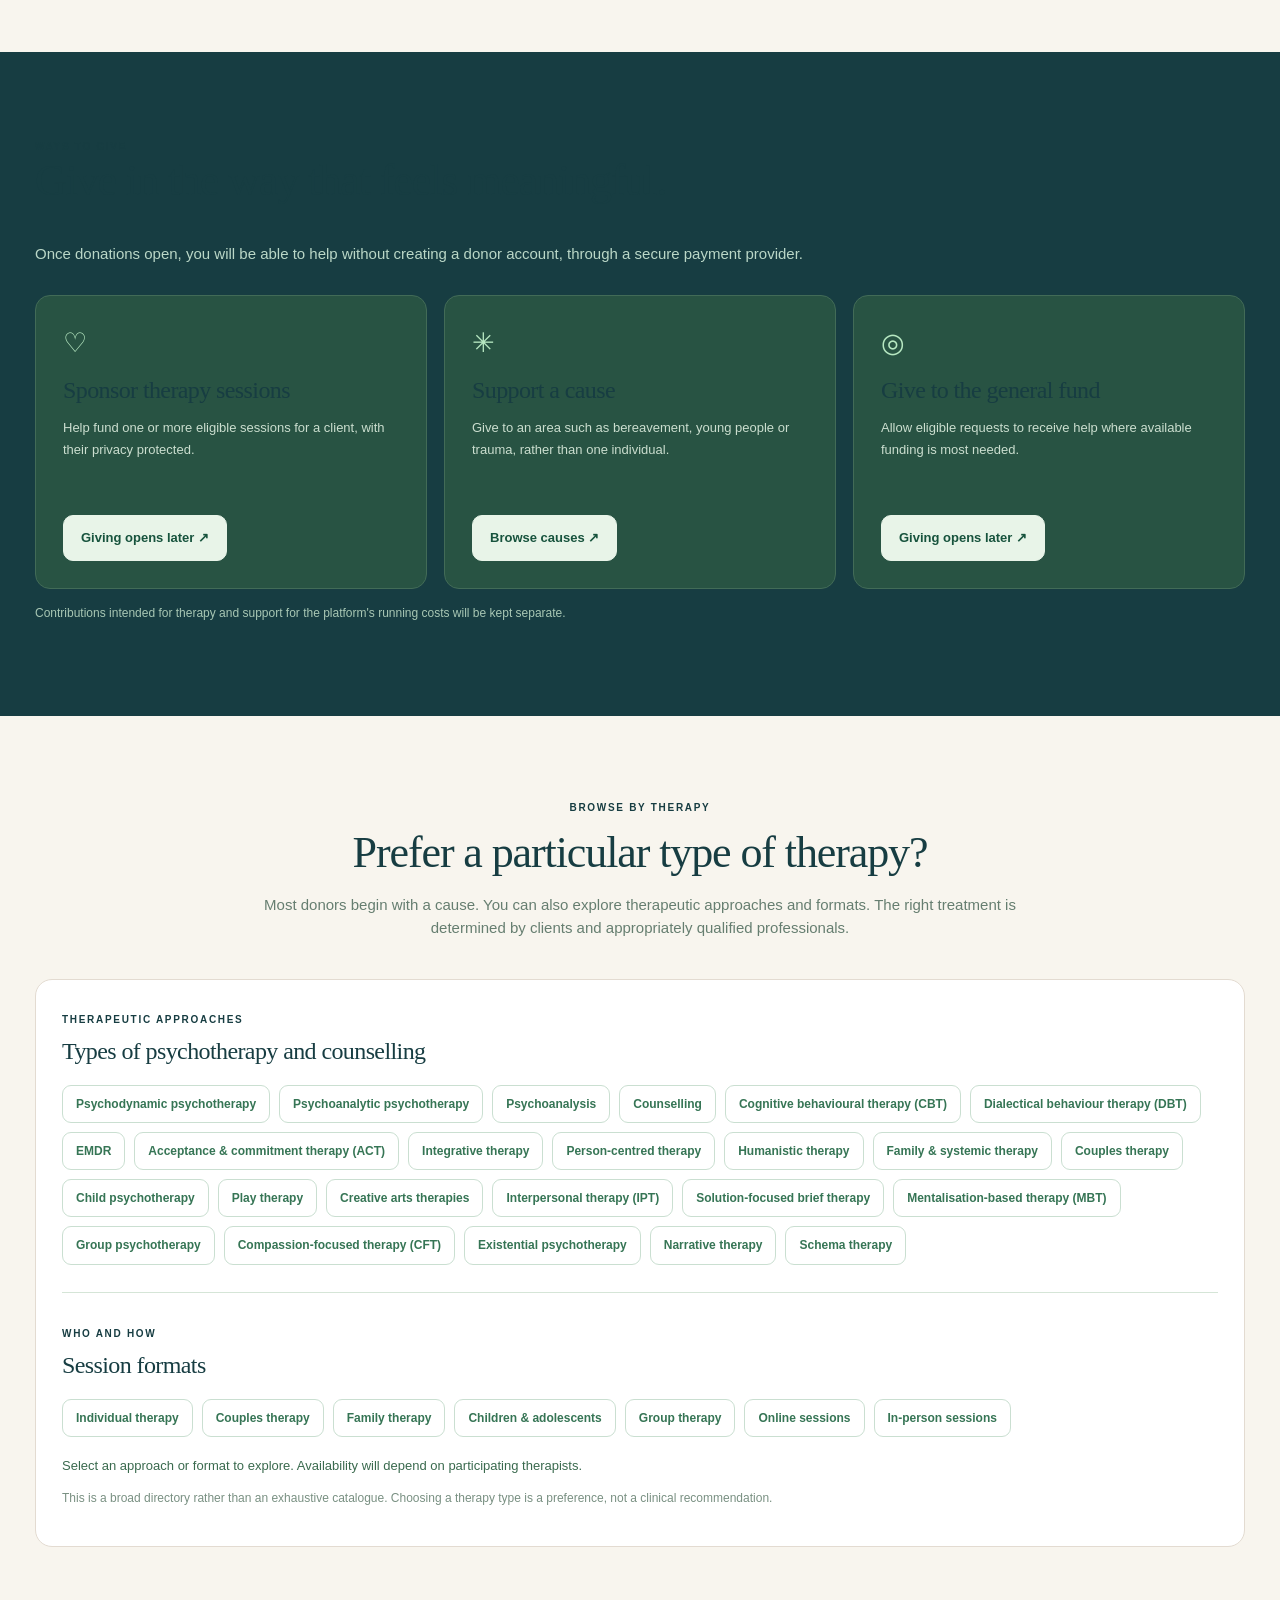
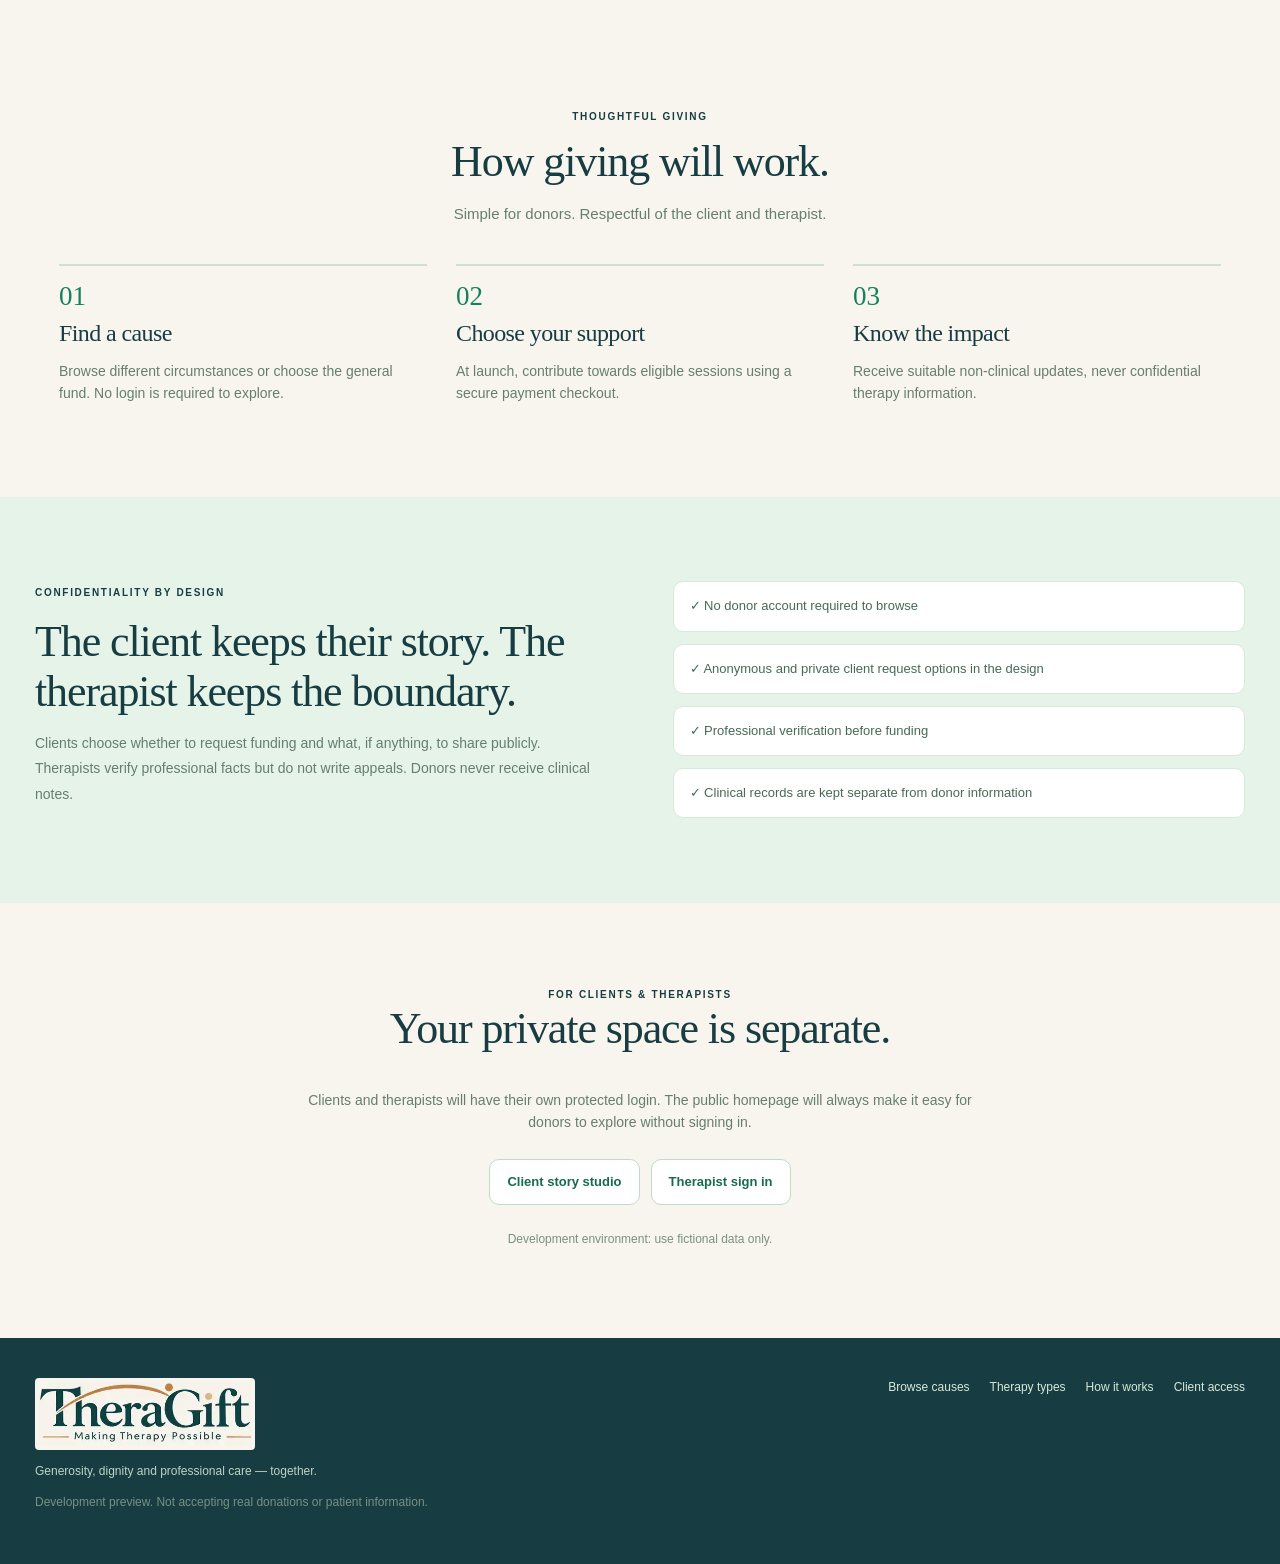
==== commit ecfe409b: "Restore sharp approved TheraGift logo crop and correct responsive sizing" ====
--- a/theragift/index.html
+++ b/theragift/index.html
@@ -11,10 +11,10 @@
 @media(max-width:1000px){.donor-public-nav nav{gap:13px}.donor-hero-grid{gap:35px}.donor-art-card strong{font-size:21px}}
 @media(max-width:840px){.donor-public-nav{height:auto;min-height:82px;flex-wrap:wrap;padding:14px 20px}.donor-public-nav nav{flex-wrap:wrap}.donor-hero-grid,.donor-privacy-grid{grid-template-columns:1fr}.donor-hero-art{min-height:290px}.donor-cause-grid,.donor-giving-grid,.donor-steps{grid-template-columns:repeat(2,1fr)}.donor-quicksearch{grid-template-columns:1fr}}
 @media(max-width:600px){.donor-hero{padding:59px 19px 75px}.donor-hero-copy>p{font-size:15px}.donor-hero-trust{gap:10px}.donor-art-card{max-width:86%}.donor-art-card strong{font-size:19px}.donor-hero-art{min-height:250px}.donor-section{padding:60px 19px}.donor-search-wrap{padding:0 19px}.donor-quicksearch{padding:16px}.donor-cause-grid,.donor-giving-grid,.donor-steps{grid-template-columns:1fr}.donor-cause-card{min-height:210px}.donor-giving{padding:65px 19px}.donor-giving-grid p{min-height:0}.donor-privacy{padding:64px 19px}.donor-privacy-grid{gap:25px}.donor-footer{padding:40px 19px}.donor-public-nav nav{gap:12px}.donor-public-nav nav a{font-size:11px}.donor-approach-box{padding:19px}.donor-all-topics{padding:19px}}
-</style><style>:root{--brand-primary:#173D42;--brand-background:#F8F5EE;--brand-accent:#C48A55;--brand-accent-soft:#E2B88D;--dg-ink:#173D42;--dg-green:#173D42;--dg-line:#E3DBD1;--dg-muted:#566A6C;--ink:#173D42;--green:#173D42;--bg:#F8F5EE;--muted:#566A6C}body,.public-body,.donor-landing,.donor-section,.donor-causes{background:#F8F5EE;color:#173D42}.public-nav{background:#fff;border-color:#E3DBD1}.donor-hero{background:#F8F5EE}.donor-hero-art{background:#EEE5D9}.donor-hero h1 em,.donor-kicker,.donor-landing .eyebrow{color:#173D42}.donor-landing h1,.donor-landing h2,.donor-landing h3,.donor-cause-card h3{color:#173D42}.btn-primary,.donor-landing .btn-primary,.donor-card-link,.donor-link-btn{background:#173D42;color:white;border-color:#173D42}.donor-card-link{background:transparent;border:0;color:#173D42}.donor-landing .btn-primary:hover{background:#102E32}.donor-cause-card,.donor-quicksearch,.donor-all-topics,.donor-approach-box,.donor-explore,.donor-practice-preview{border-color:#E3DBD1}.donor-cause-icon{background:#F3EDE4;color:#173D42}.donor-chip:hover,.donor-chip.active,.donor-approach-chip:hover,.donor-approach-chip.active{background:#173D42;border-color:#173D42;color:white}.donor-giving,.donor-footer{background:#173D42}.donor-progressbar span,progress::-webkit-progress-value{background:#C48A55}progress{accent-color:#C48A55}button:focus-visible,a:focus-visible,input:focus-visible{outline:3px solid #C48A55;outline-offset:3px}.donor-landing .donor-card-link{color:#173D42!important}.brand-logo{display:block}.donor-public-nav nav{flex-wrap:wrap}.donor-footer .footer-logo-img{background:#F8F5EE;padding:7px;border-radius:5px;max-width:180px;width:100%;height:auto}@media(max-width:620px){.brand-logo img{width:150px!important}.public-nav{flex-wrap:wrap}.donor-public-nav nav{gap:11px}}</style></head>
+</style><style>:root{--brand-primary:#173D42;--brand-background:#F8F5EE;--brand-accent:#C48A55;--brand-accent-soft:#E2B88D;--dg-ink:#173D42;--dg-green:#173D42;--dg-line:#E3DBD1;--dg-muted:#566A6C;--ink:#173D42;--green:#173D42;--bg:#F8F5EE;--muted:#566A6C}body,.public-body,.donor-landing,.donor-section,.donor-causes{background:#F8F5EE;color:#173D42}.public-nav{background:#fff;border-color:#E3DBD1}.donor-hero{background:#F8F5EE}.donor-hero-art{background:#EEE5D9}.donor-hero h1 em,.donor-kicker,.donor-landing .eyebrow{color:#173D42}.donor-landing h1,.donor-landing h2,.donor-landing h3,.donor-cause-card h3{color:#173D42}.btn-primary,.donor-landing .btn-primary,.donor-card-link,.donor-link-btn{background:#173D42;color:white;border-color:#173D42}.donor-card-link{background:transparent;border:0;color:#173D42}.donor-landing .btn-primary:hover{background:#102E32}.donor-cause-card,.donor-quicksearch,.donor-all-topics,.donor-approach-box,.donor-explore,.donor-practice-preview{border-color:#E3DBD1}.donor-cause-icon{background:#F3EDE4;color:#173D42}.donor-chip:hover,.donor-chip.active,.donor-approach-chip:hover,.donor-approach-chip.active{background:#173D42;border-color:#173D42;color:white}.donor-giving,.donor-footer{background:#173D42}.donor-progressbar span,progress::-webkit-progress-value{background:#C48A55}progress{accent-color:#C48A55}button:focus-visible,a:focus-visible,input:focus-visible{outline:3px solid #C48A55;outline-offset:3px}.donor-landing .donor-card-link{color:#173D42!important}.brand-logo{display:block}.donor-public-nav nav{flex-wrap:wrap}.donor-footer .footer-logo-img{background:#F8F5EE;padding:7px;border-radius:5px;max-width:180px;width:100%;height:auto}@media(max-width:620px){.brand-logo img{width:150px!important}.public-nav{flex-wrap:wrap}.donor-public-nav nav{gap:11px}}</style><style>.donor-public-nav .brand-logo img{width:235px!important;height:auto!important;max-width:100%;object-fit:contain;display:block}.public-nav{background:#F8F5EE!important}.donor-footer .footer-logo-img{width:220px!important;max-width:100%!important;height:auto!important;display:block;background:#F8F5EE!important;padding:4px!important;border-radius:4px}@media(max-width:700px){.donor-public-nav .brand-logo img{width:175px!important}}</style></head>
 <body class="public-body">
 <div class="demo-ribbon">DEVELOPMENT DEMO · FICTIONAL DATA · NO REAL PAYMENTS OR CLINICAL RECORDS</div>
-<header class="public-nav donor-public-nav"><a href="#top" class="brand brand-logo"><img src="[data-uri]" alt="TheraGift — Making Therapy Possible" width="260" height="78" style="display:block;width:200px;height:auto;border-radius:3px"></a><nav aria-label="Public navigation"><a href="#causes">Browse causes</a><a href="#ways">Ways to give</a><a href="#therapies">Therapy types</a><a href="#how">How it works</a><a class="donor-client-login" href="client.html">Client sign in</a><a class="btn btn-ghost btn-small" href="#portals">Therapist sign in</a></nav></header>
+<header class="public-nav donor-public-nav"><a href="#top" class="brand brand-logo"><img src="[data-uri]" alt="TheraGift — Making Therapy Possible" width="260" height="78" style="display:block;width:200px;height:auto;border-radius:3px"></a><nav aria-label="Public navigation"><a href="#causes">Browse causes</a><a href="#ways">Ways to give</a><a href="#therapies">Therapy types</a><a href="#how">How it works</a><a class="donor-client-login" href="client.html">Client sign in</a><a class="btn btn-ghost btn-small" href="#portals">Therapist sign in</a></nav></header>
 
 
 <main class="donor-landing" id="top">
@@ -102,7 +102,7 @@
   <section class="maxwidth donor-section" id="how"><div class="donor-section-title"><span class="eyebrow">THOUGHTFUL GIVING</span><h2>How giving will work.</h2><p>Simple for donors. Respectful of the client and therapist.</p></div><div class="donor-steps"><article><span>01</span><h3>Find a cause</h3><p>Browse different circumstances or choose the general fund. No login is required to explore.</p></article><article><span>02</span><h3>Choose your support</h3><p>At launch, contribute towards eligible sessions using a secure payment checkout.</p></article><article><span>03</span><h3>Know the impact</h3><p>Receive suitable non-clinical updates, never confidential therapy information.</p></article></div></section>
   <section class="donor-privacy"><div class="maxwidth donor-privacy-grid"><div><span class="eyebrow">CONFIDENTIALITY BY DESIGN</span><h2>The client keeps their story. The therapist keeps the boundary.</h2><p>Clients choose whether to request funding and what, if anything, to share publicly. Therapists verify professional facts but do not write appeals. Donors never receive clinical notes.</p></div><div class="donor-privacy-checks"><div>✓ No donor account required to browse</div><div>✓ Anonymous and private client request options in the design</div><div>✓ Professional verification before funding</div><div>✓ Clinical records are kept separate from donor information</div></div></div></section>
   <section class="maxwidth donor-section donor-portals" id="portals"><span class="eyebrow">FOR CLIENTS & THERAPISTS</span><h2>Your private space is separate.</h2><p>Clients and therapists will have their own protected login. The public homepage will always make it easy for donors to explore without signing in.</p><div class="donor-cta-row"><a href="client.html" class="btn btn-outline">Client story studio</a><a href="#portals" class="btn btn-outline">Therapist sign in</a></div><p class="donor-muted">Development environment: use fictional data only.</p></section>
-  <footer class="donor-footer"><div class="maxwidth donor-footer-grid"><div><img class="footer-logo-img" src="[data-uri]" alt="TheraGift — Making Therapy Possible" width="260" height="78"><p>Generosity, dignity and professional care — together.</p><p class="donor-muted">Development preview. Not accepting real donations or patient information.</p></div><nav aria-label="Footer navigation"><a href="#causes">Browse causes</a><a href="#therapies">Therapy types</a><a href="#how">How it works</a><a href="client.html">Client access</a></nav></div></footer>
+  <footer class="donor-footer"><div class="maxwidth donor-footer-grid"><div><img class="footer-logo-img" src="[data-uri]" alt="TheraGift — Making Therapy Possible" width="260" height="78"><p>Generosity, dignity and professional care — together.</p><p class="donor-muted">Development preview. Not accepting real donations or patient information.</p></div><nav aria-label="Footer navigation"><a href="#causes">Browse causes</a><a href="#therapies">Therapy types</a><a href="#how">How it works</a><a href="client.html">Client access</a></nav></div></footer>
 </main>
 <div id="donorToast" class="donor-toast" role="status" aria-live="polite"></div>
 <script>/* Public donor browsing — no data collection, APIs, login, or payment handling. */
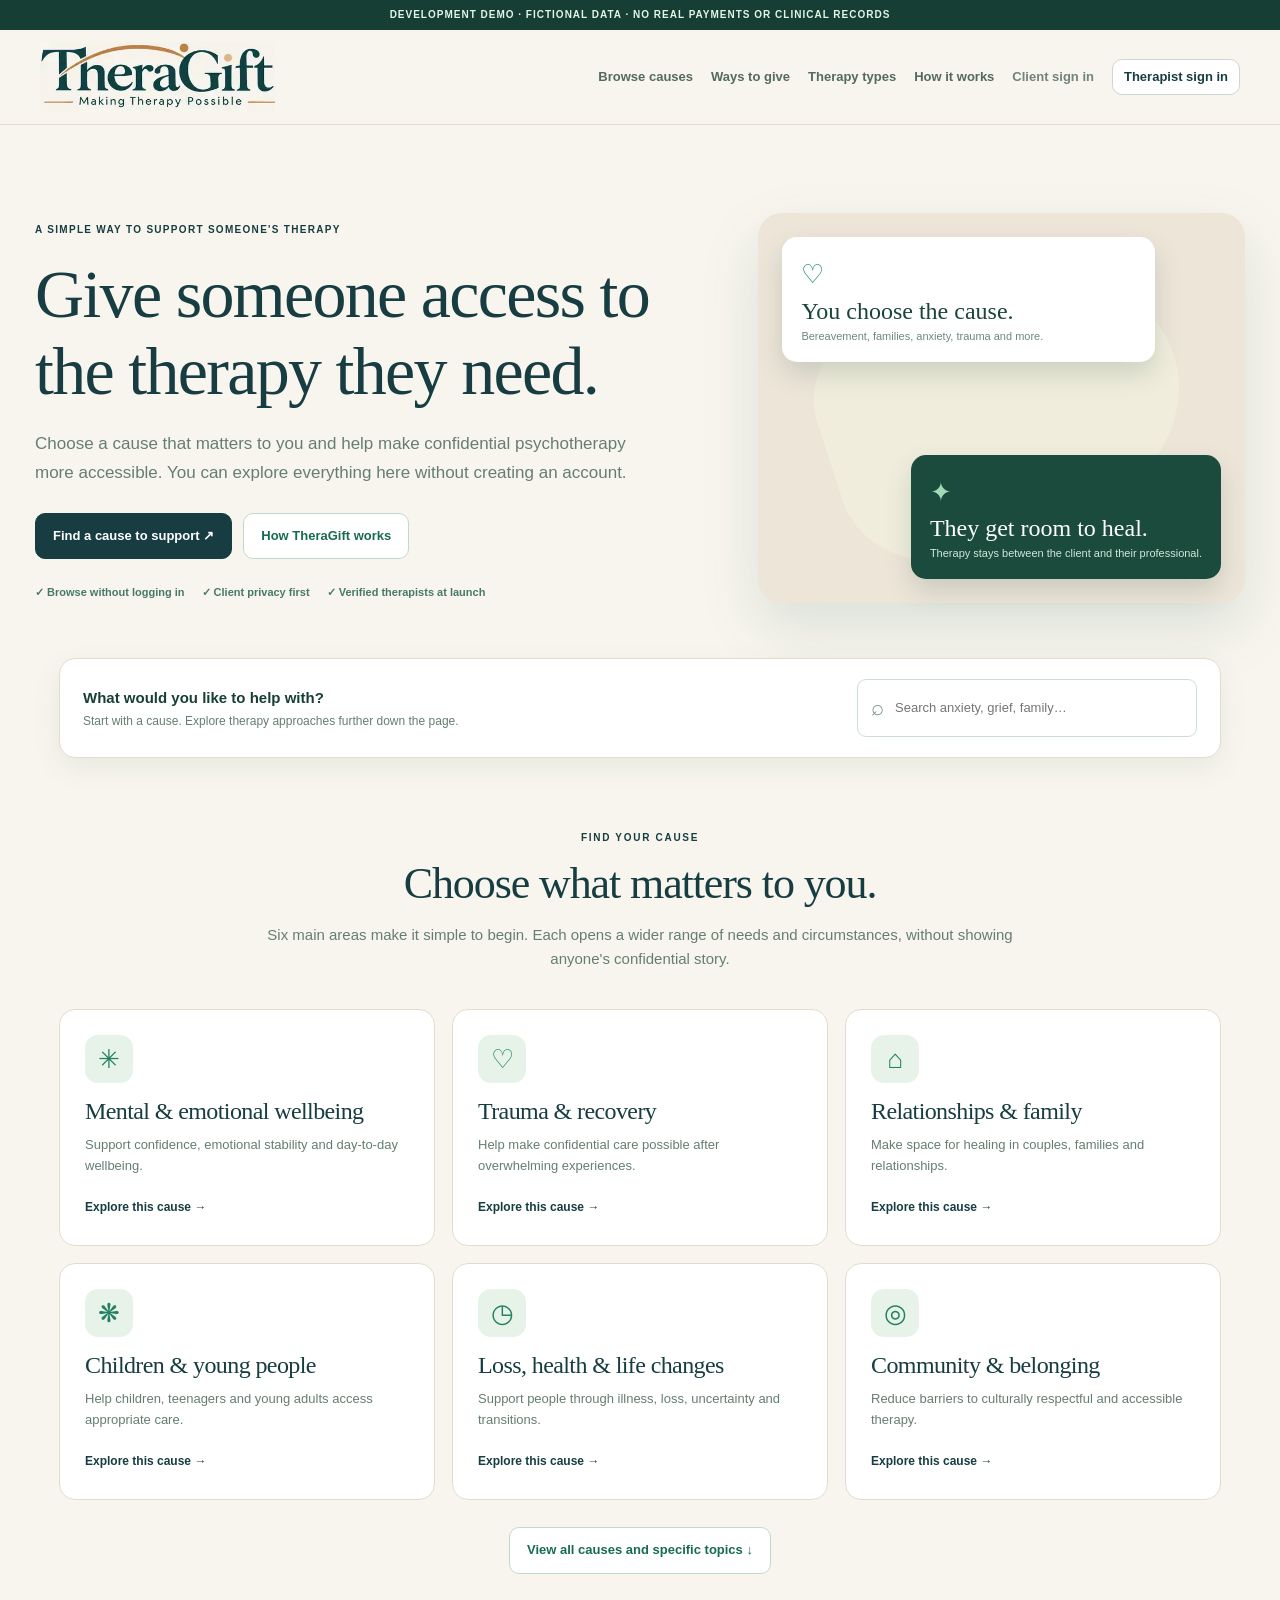
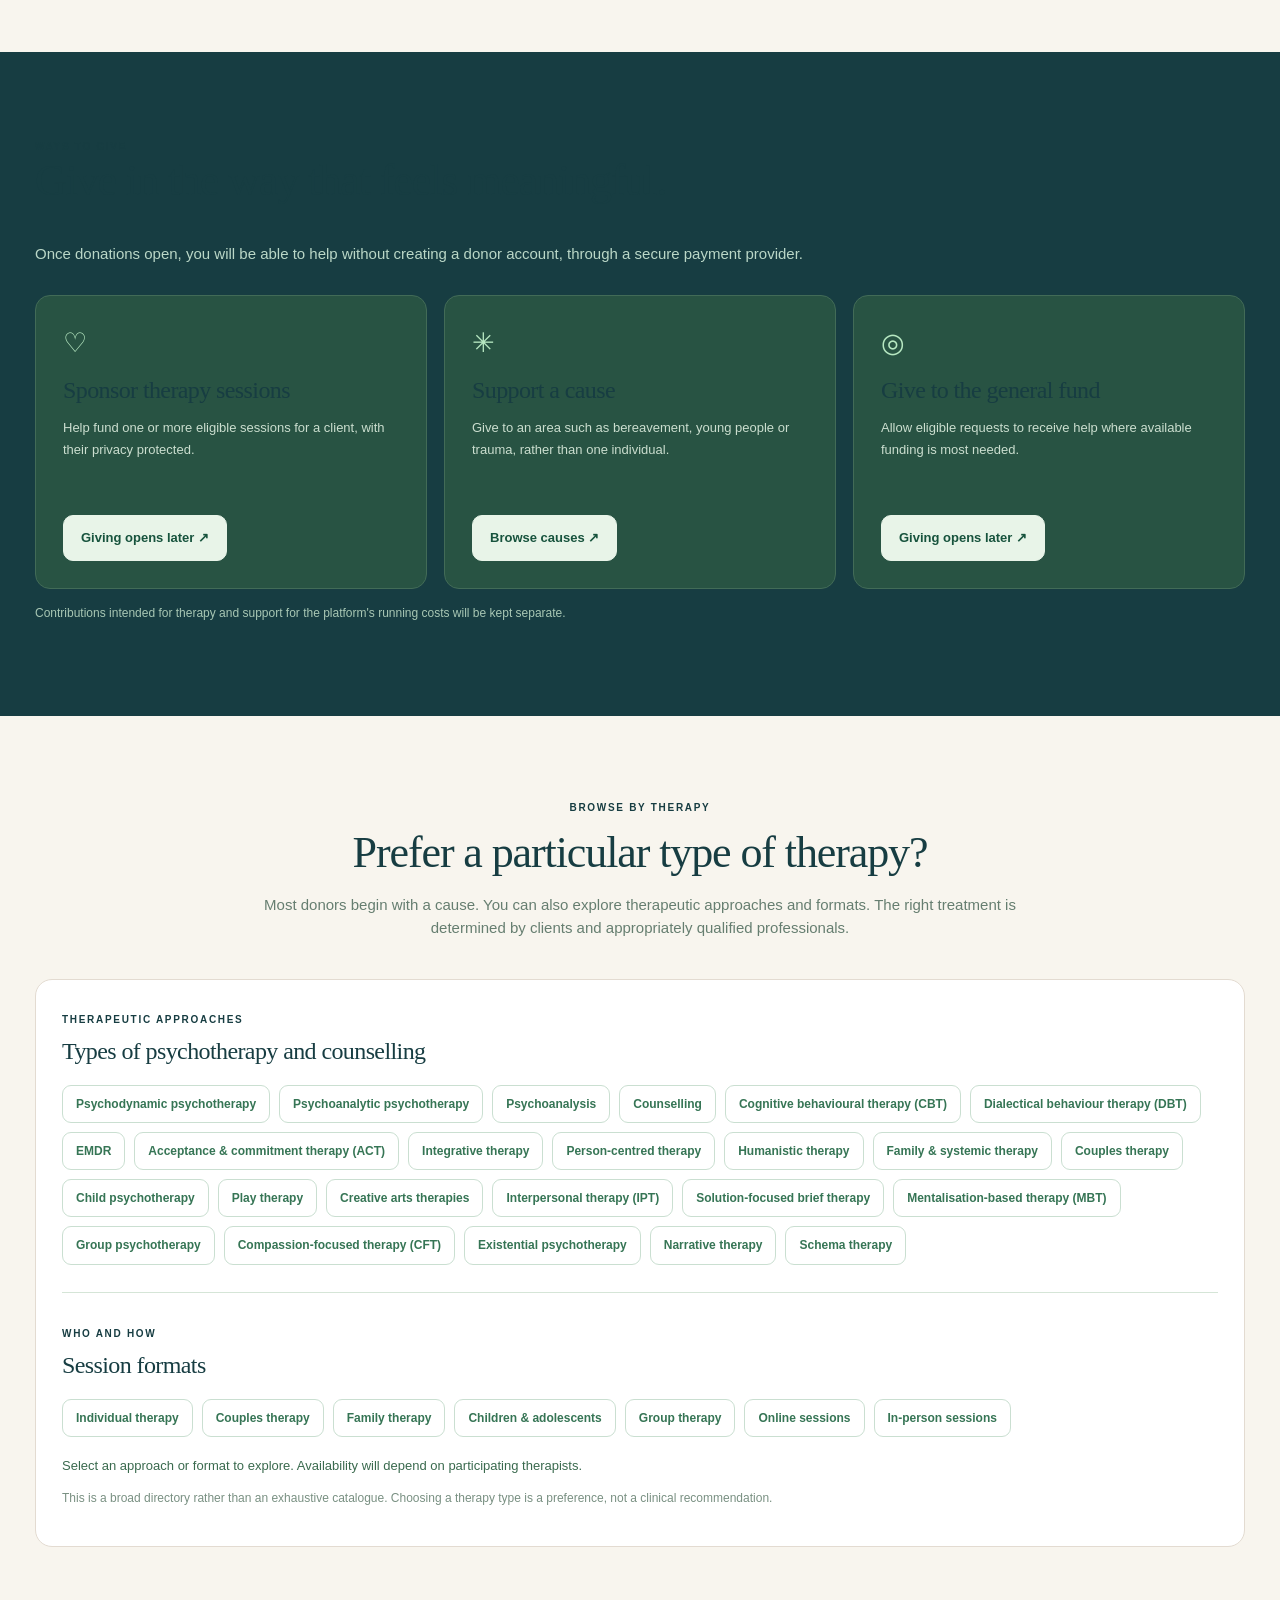
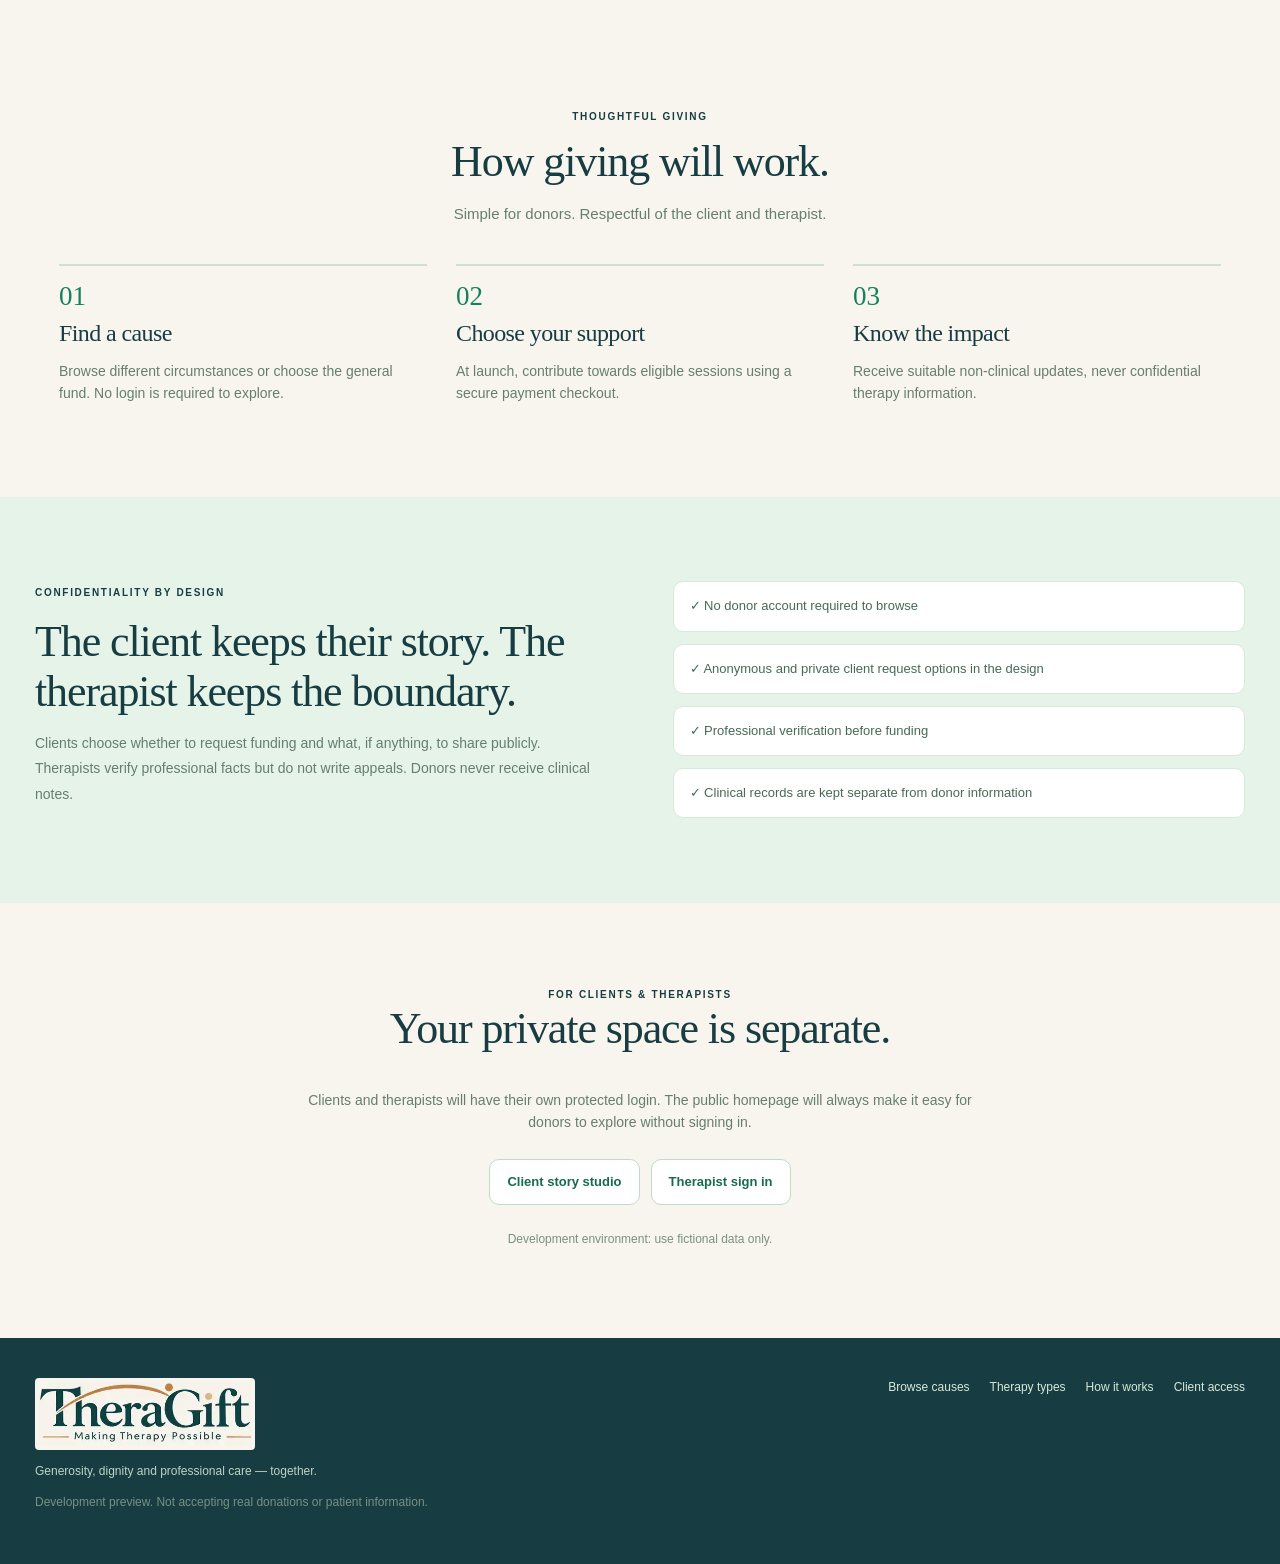
==== commit 3c439afd: "Fix header sign-in button contrast alongside logo correction" ====
--- a/theragift/index.html
+++ b/theragift/index.html
@@ -11,7 +11,7 @@
 @media(max-width:1000px){.donor-public-nav nav{gap:13px}.donor-hero-grid{gap:35px}.donor-art-card strong{font-size:21px}}
 @media(max-width:840px){.donor-public-nav{height:auto;min-height:82px;flex-wrap:wrap;padding:14px 20px}.donor-public-nav nav{flex-wrap:wrap}.donor-hero-grid,.donor-privacy-grid{grid-template-columns:1fr}.donor-hero-art{min-height:290px}.donor-cause-grid,.donor-giving-grid,.donor-steps{grid-template-columns:repeat(2,1fr)}.donor-quicksearch{grid-template-columns:1fr}}
 @media(max-width:600px){.donor-hero{padding:59px 19px 75px}.donor-hero-copy>p{font-size:15px}.donor-hero-trust{gap:10px}.donor-art-card{max-width:86%}.donor-art-card strong{font-size:19px}.donor-hero-art{min-height:250px}.donor-section{padding:60px 19px}.donor-search-wrap{padding:0 19px}.donor-quicksearch{padding:16px}.donor-cause-grid,.donor-giving-grid,.donor-steps{grid-template-columns:1fr}.donor-cause-card{min-height:210px}.donor-giving{padding:65px 19px}.donor-giving-grid p{min-height:0}.donor-privacy{padding:64px 19px}.donor-privacy-grid{gap:25px}.donor-footer{padding:40px 19px}.donor-public-nav nav{gap:12px}.donor-public-nav nav a{font-size:11px}.donor-approach-box{padding:19px}.donor-all-topics{padding:19px}}
-</style><style>:root{--brand-primary:#173D42;--brand-background:#F8F5EE;--brand-accent:#C48A55;--brand-accent-soft:#E2B88D;--dg-ink:#173D42;--dg-green:#173D42;--dg-line:#E3DBD1;--dg-muted:#566A6C;--ink:#173D42;--green:#173D42;--bg:#F8F5EE;--muted:#566A6C}body,.public-body,.donor-landing,.donor-section,.donor-causes{background:#F8F5EE;color:#173D42}.public-nav{background:#fff;border-color:#E3DBD1}.donor-hero{background:#F8F5EE}.donor-hero-art{background:#EEE5D9}.donor-hero h1 em,.donor-kicker,.donor-landing .eyebrow{color:#173D42}.donor-landing h1,.donor-landing h2,.donor-landing h3,.donor-cause-card h3{color:#173D42}.btn-primary,.donor-landing .btn-primary,.donor-card-link,.donor-link-btn{background:#173D42;color:white;border-color:#173D42}.donor-card-link{background:transparent;border:0;color:#173D42}.donor-landing .btn-primary:hover{background:#102E32}.donor-cause-card,.donor-quicksearch,.donor-all-topics,.donor-approach-box,.donor-explore,.donor-practice-preview{border-color:#E3DBD1}.donor-cause-icon{background:#F3EDE4;color:#173D42}.donor-chip:hover,.donor-chip.active,.donor-approach-chip:hover,.donor-approach-chip.active{background:#173D42;border-color:#173D42;color:white}.donor-giving,.donor-footer{background:#173D42}.donor-progressbar span,progress::-webkit-progress-value{background:#C48A55}progress{accent-color:#C48A55}button:focus-visible,a:focus-visible,input:focus-visible{outline:3px solid #C48A55;outline-offset:3px}.donor-landing .donor-card-link{color:#173D42!important}.brand-logo{display:block}.donor-public-nav nav{flex-wrap:wrap}.donor-footer .footer-logo-img{background:#F8F5EE;padding:7px;border-radius:5px;max-width:180px;width:100%;height:auto}@media(max-width:620px){.brand-logo img{width:150px!important}.public-nav{flex-wrap:wrap}.donor-public-nav nav{gap:11px}}</style><style>.donor-public-nav .brand-logo img{width:235px!important;height:auto!important;max-width:100%;object-fit:contain;display:block}.public-nav{background:#F8F5EE!important}.donor-footer .footer-logo-img{width:220px!important;max-width:100%!important;height:auto!important;display:block;background:#F8F5EE!important;padding:4px!important;border-radius:4px}@media(max-width:700px){.donor-public-nav .brand-logo img{width:175px!important}}</style></head>
+</style><style>:root{--brand-primary:#173D42;--brand-background:#F8F5EE;--brand-accent:#C48A55;--brand-accent-soft:#E2B88D;--dg-ink:#173D42;--dg-green:#173D42;--dg-line:#E3DBD1;--dg-muted:#566A6C;--ink:#173D42;--green:#173D42;--bg:#F8F5EE;--muted:#566A6C}body,.public-body,.donor-landing,.donor-section,.donor-causes{background:#F8F5EE;color:#173D42}.public-nav{background:#fff;border-color:#E3DBD1}.donor-hero{background:#F8F5EE}.donor-hero-art{background:#EEE5D9}.donor-hero h1 em,.donor-kicker,.donor-landing .eyebrow{color:#173D42}.donor-landing h1,.donor-landing h2,.donor-landing h3,.donor-cause-card h3{color:#173D42}.btn-primary,.donor-landing .btn-primary,.donor-card-link,.donor-link-btn{background:#173D42;color:white;border-color:#173D42}.donor-card-link{background:transparent;border:0;color:#173D42}.donor-landing .btn-primary:hover{background:#102E32}.donor-cause-card,.donor-quicksearch,.donor-all-topics,.donor-approach-box,.donor-explore,.donor-practice-preview{border-color:#E3DBD1}.donor-cause-icon{background:#F3EDE4;color:#173D42}.donor-chip:hover,.donor-chip.active,.donor-approach-chip:hover,.donor-approach-chip.active{background:#173D42;border-color:#173D42;color:white}.donor-giving,.donor-footer{background:#173D42}.donor-progressbar span,progress::-webkit-progress-value{background:#C48A55}progress{accent-color:#C48A55}button:focus-visible,a:focus-visible,input:focus-visible{outline:3px solid #C48A55;outline-offset:3px}.donor-landing .donor-card-link{color:#173D42!important}.brand-logo{display:block}.donor-public-nav nav{flex-wrap:wrap}.donor-footer .footer-logo-img{background:#F8F5EE;padding:7px;border-radius:5px;max-width:180px;width:100%;height:auto}@media(max-width:620px){.brand-logo img{width:150px!important}.public-nav{flex-wrap:wrap}.donor-public-nav nav{gap:11px}}</style><style>.donor-public-nav .brand-logo img{width:235px!important;height:auto!important;max-width:100%;object-fit:contain;display:block}.public-nav{background:#F8F5EE!important}.donor-footer .footer-logo-img{width:220px!important;max-width:100%!important;height:auto!important;display:block;background:#F8F5EE!important;padding:4px!important;border-radius:4px}@media(max-width:700px){.donor-public-nav .brand-logo img{width:175px!important}}</style><style>.donor-public-nav nav a.btn-ghost,.donor-public-nav nav a.btn-ghost:visited,.donor-public-nav nav a.btn-outline{color:#173D42!important;background:#fff!important;border-color:#CAD8D1!important}</style></head>
 <body class="public-body">
 <div class="demo-ribbon">DEVELOPMENT DEMO · FICTIONAL DATA · NO REAL PAYMENTS OR CLINICAL RECORDS</div>
 <header class="public-nav donor-public-nav"><a href="#top" class="brand brand-logo"><img src="[data-uri]" alt="TheraGift — Making Therapy Possible" width="260" height="78" style="display:block;width:200px;height:auto;border-radius:3px"></a><nav aria-label="Public navigation"><a href="#causes">Browse causes</a><a href="#ways">Ways to give</a><a href="#therapies">Therapy types</a><a href="#how">How it works</a><a class="donor-client-login" href="client.html">Client sign in</a><a class="btn btn-ghost btn-small" href="#portals">Therapist sign in</a></nav></header>
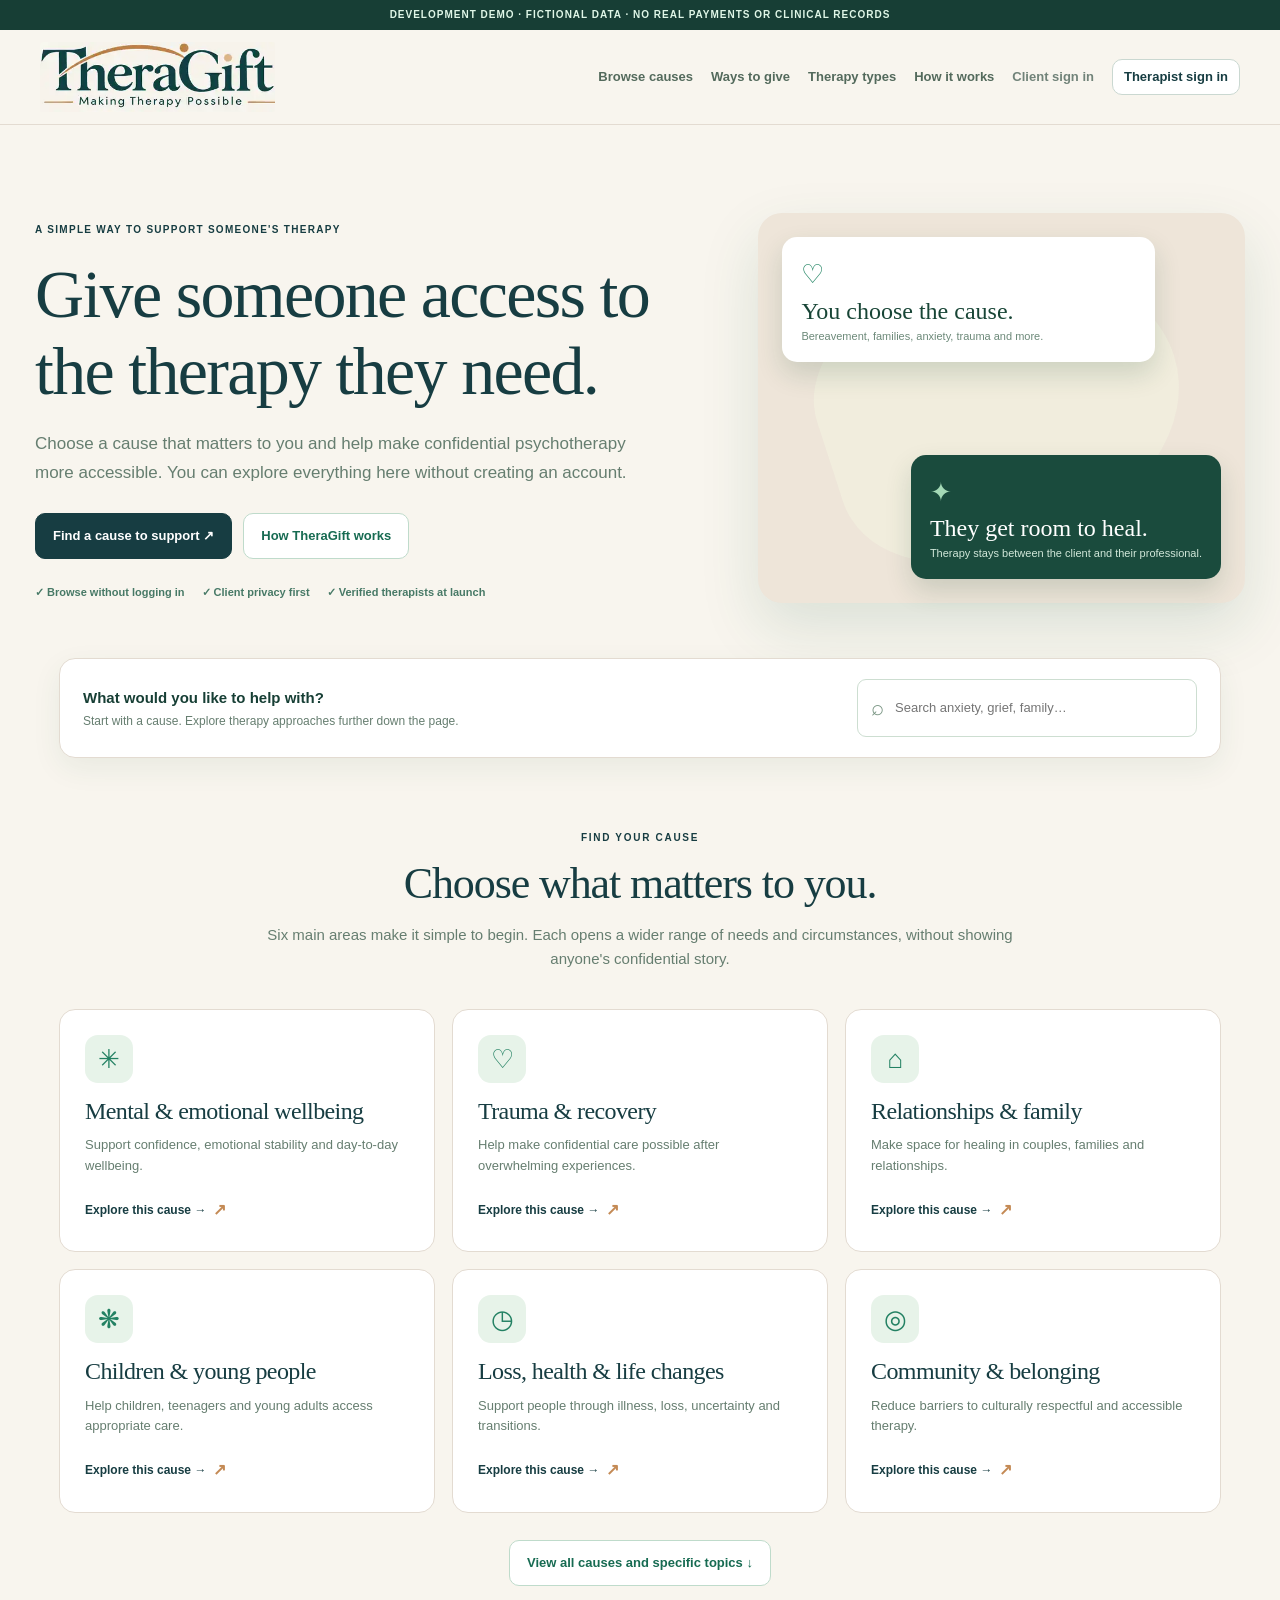
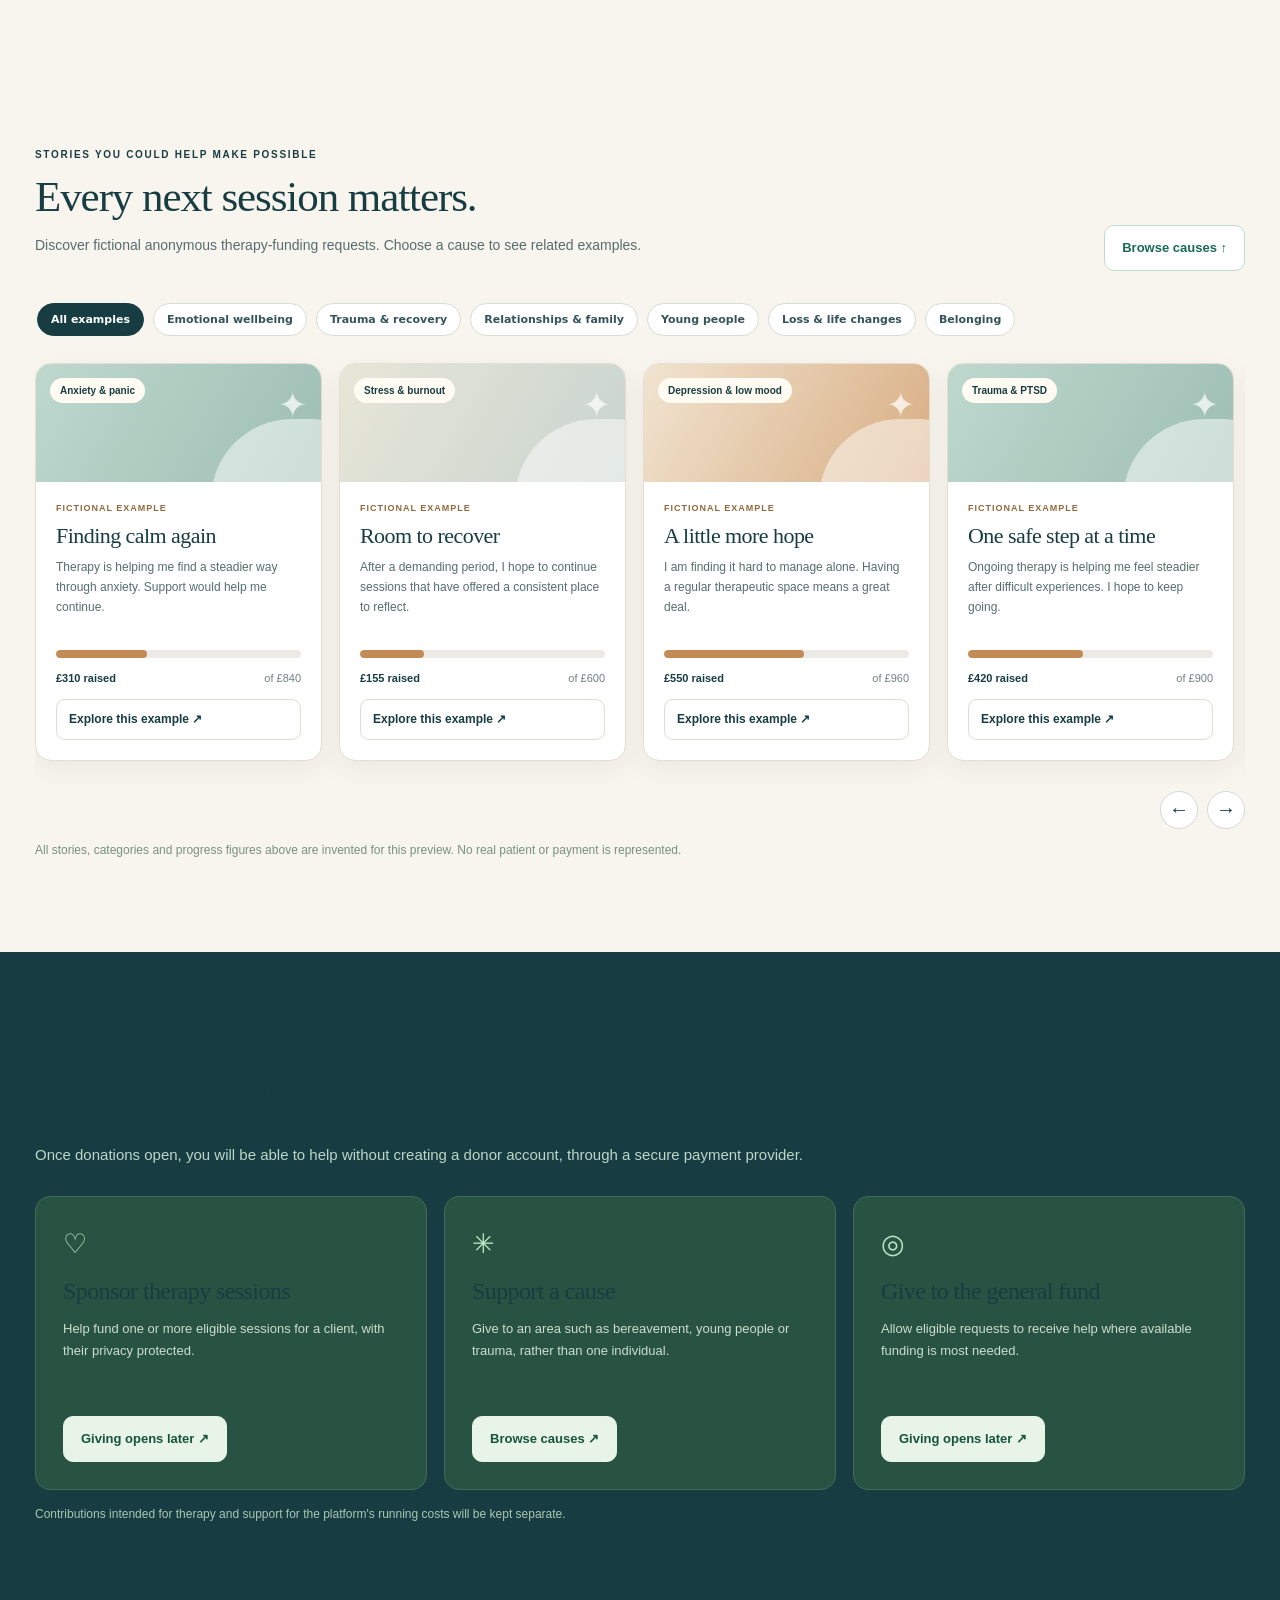
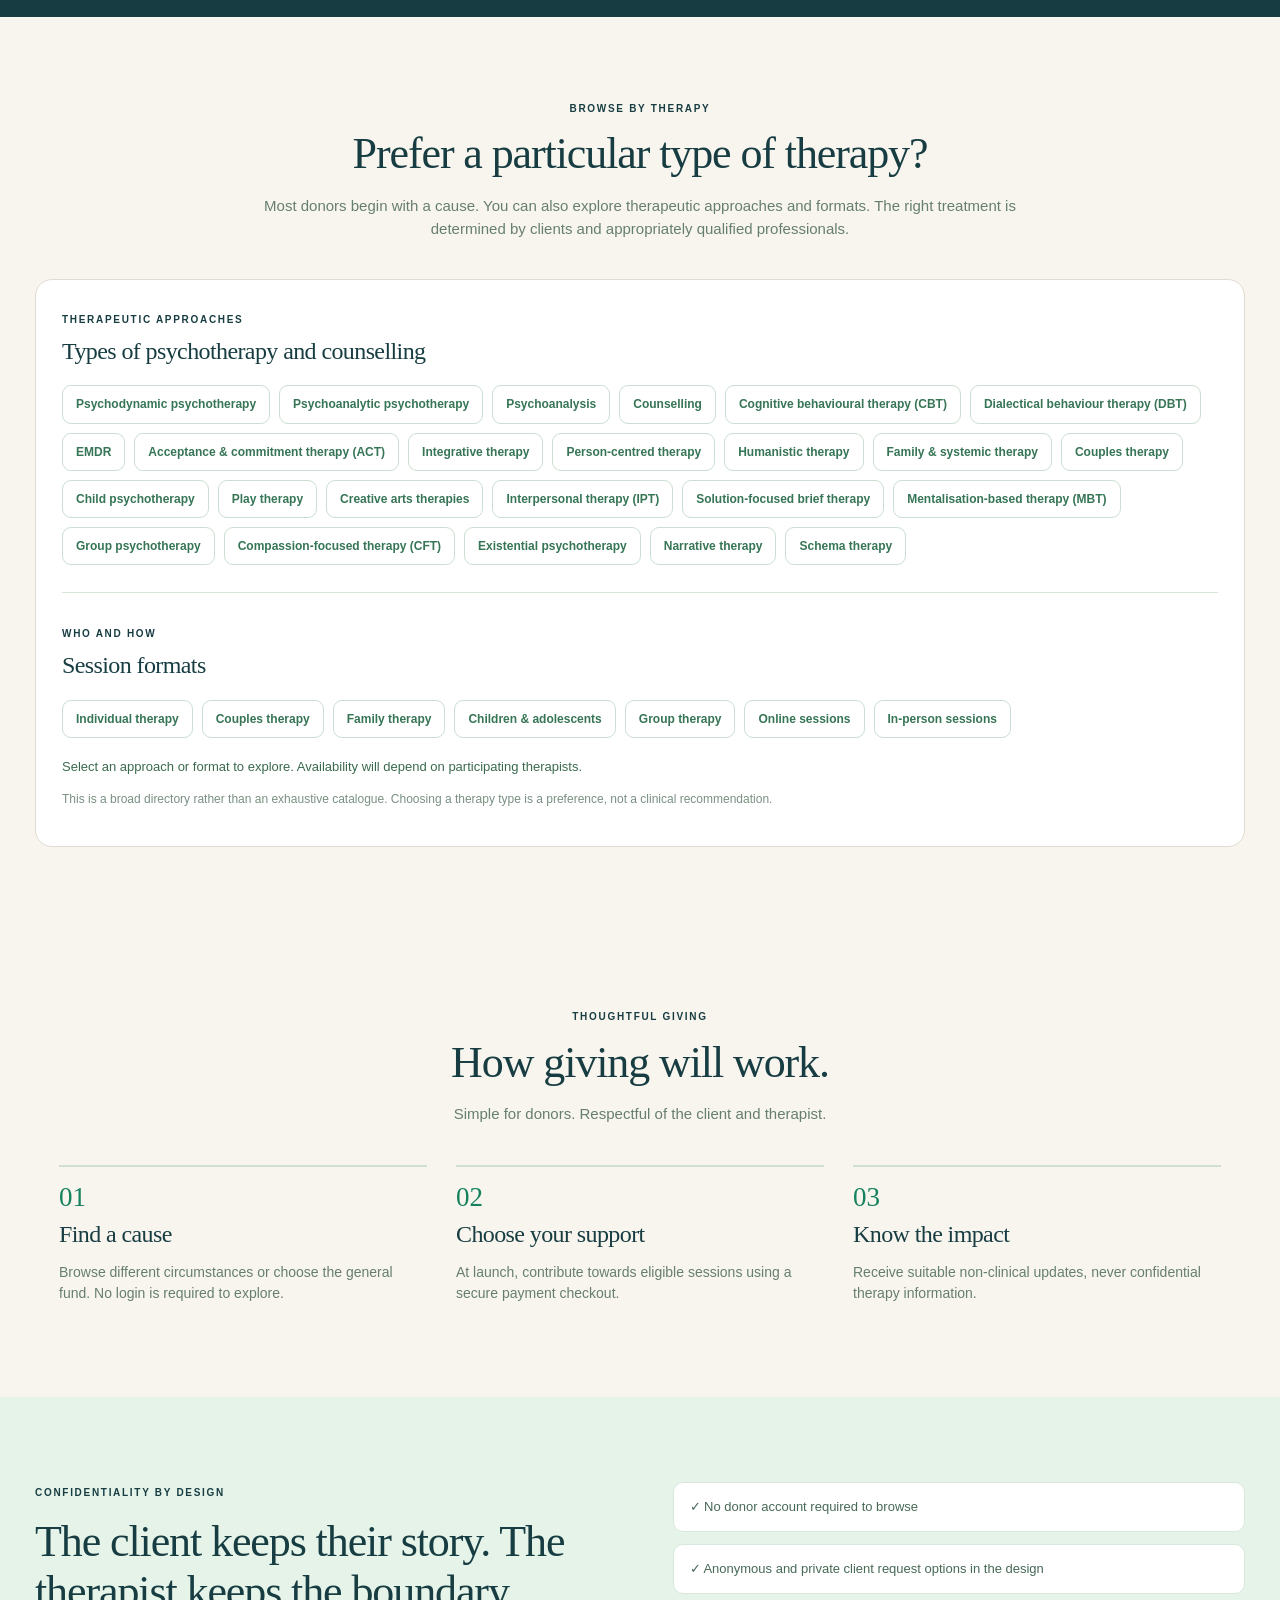
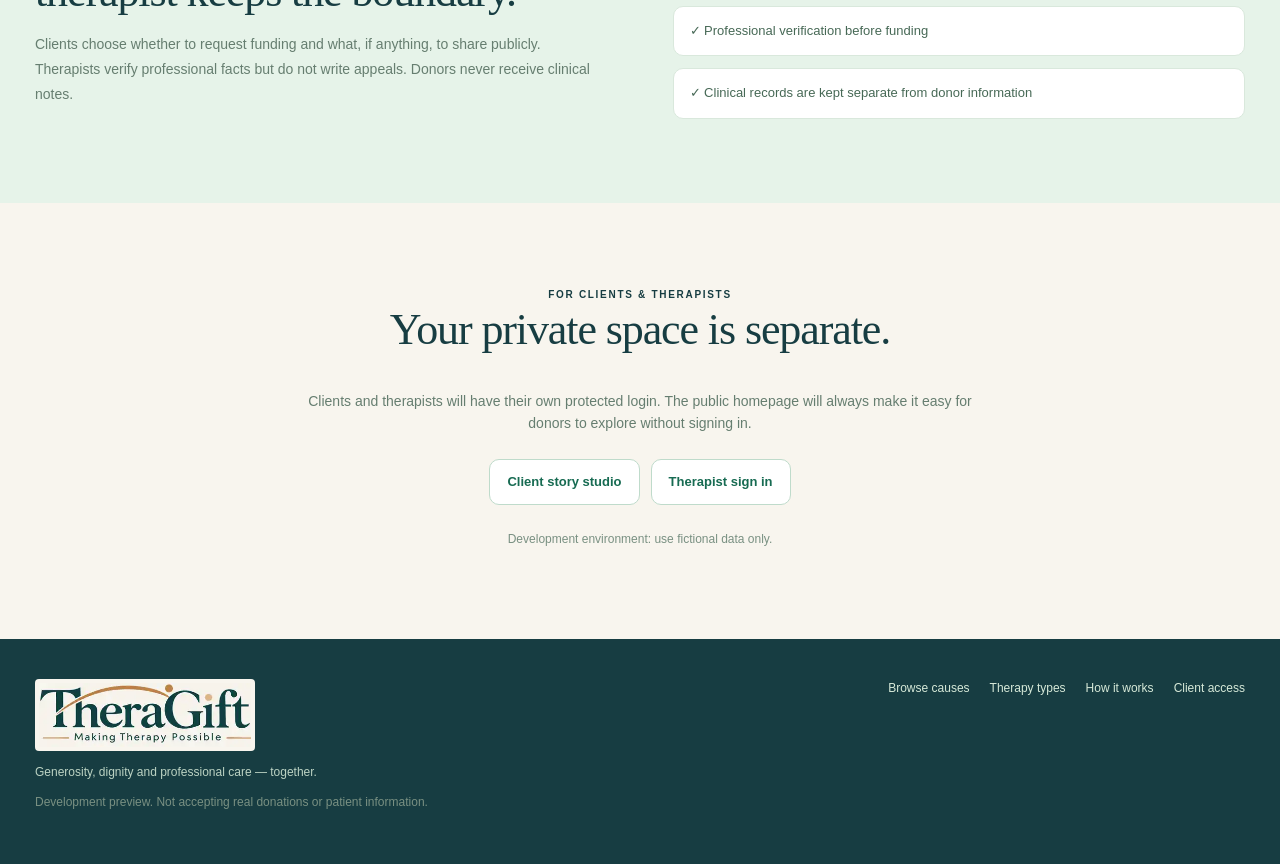
==== commit fbb98c70: "TheraGift v0.7 donor UX: whole clickable cause cards, responsive carousel with 18 fictional cause-ma" ====
--- a/theragift/index.html
+++ b/theragift/index.html
@@ -11,10 +11,38 @@
 @media(max-width:1000px){.donor-public-nav nav{gap:13px}.donor-hero-grid{gap:35px}.donor-art-card strong{font-size:21px}}
 @media(max-width:840px){.donor-public-nav{height:auto;min-height:82px;flex-wrap:wrap;padding:14px 20px}.donor-public-nav nav{flex-wrap:wrap}.donor-hero-grid,.donor-privacy-grid{grid-template-columns:1fr}.donor-hero-art{min-height:290px}.donor-cause-grid,.donor-giving-grid,.donor-steps{grid-template-columns:repeat(2,1fr)}.donor-quicksearch{grid-template-columns:1fr}}
 @media(max-width:600px){.donor-hero{padding:59px 19px 75px}.donor-hero-copy>p{font-size:15px}.donor-hero-trust{gap:10px}.donor-art-card{max-width:86%}.donor-art-card strong{font-size:19px}.donor-hero-art{min-height:250px}.donor-section{padding:60px 19px}.donor-search-wrap{padding:0 19px}.donor-quicksearch{padding:16px}.donor-cause-grid,.donor-giving-grid,.donor-steps{grid-template-columns:1fr}.donor-cause-card{min-height:210px}.donor-giving{padding:65px 19px}.donor-giving-grid p{min-height:0}.donor-privacy{padding:64px 19px}.donor-privacy-grid{gap:25px}.donor-footer{padding:40px 19px}.donor-public-nav nav{gap:12px}.donor-public-nav nav a{font-size:11px}.donor-approach-box{padding:19px}.donor-all-topics{padding:19px}}
-</style><style>:root{--brand-primary:#173D42;--brand-background:#F8F5EE;--brand-accent:#C48A55;--brand-accent-soft:#E2B88D;--dg-ink:#173D42;--dg-green:#173D42;--dg-line:#E3DBD1;--dg-muted:#566A6C;--ink:#173D42;--green:#173D42;--bg:#F8F5EE;--muted:#566A6C}body,.public-body,.donor-landing,.donor-section,.donor-causes{background:#F8F5EE;color:#173D42}.public-nav{background:#fff;border-color:#E3DBD1}.donor-hero{background:#F8F5EE}.donor-hero-art{background:#EEE5D9}.donor-hero h1 em,.donor-kicker,.donor-landing .eyebrow{color:#173D42}.donor-landing h1,.donor-landing h2,.donor-landing h3,.donor-cause-card h3{color:#173D42}.btn-primary,.donor-landing .btn-primary,.donor-card-link,.donor-link-btn{background:#173D42;color:white;border-color:#173D42}.donor-card-link{background:transparent;border:0;color:#173D42}.donor-landing .btn-primary:hover{background:#102E32}.donor-cause-card,.donor-quicksearch,.donor-all-topics,.donor-approach-box,.donor-explore,.donor-practice-preview{border-color:#E3DBD1}.donor-cause-icon{background:#F3EDE4;color:#173D42}.donor-chip:hover,.donor-chip.active,.donor-approach-chip:hover,.donor-approach-chip.active{background:#173D42;border-color:#173D42;color:white}.donor-giving,.donor-footer{background:#173D42}.donor-progressbar span,progress::-webkit-progress-value{background:#C48A55}progress{accent-color:#C48A55}button:focus-visible,a:focus-visible,input:focus-visible{outline:3px solid #C48A55;outline-offset:3px}.donor-landing .donor-card-link{color:#173D42!important}.brand-logo{display:block}.donor-public-nav nav{flex-wrap:wrap}.donor-footer .footer-logo-img{background:#F8F5EE;padding:7px;border-radius:5px;max-width:180px;width:100%;height:auto}@media(max-width:620px){.brand-logo img{width:150px!important}.public-nav{flex-wrap:wrap}.donor-public-nav nav{gap:11px}}</style><style>.donor-public-nav .brand-logo img{width:235px!important;height:auto!important;max-width:100%;object-fit:contain;display:block}.public-nav{background:#F8F5EE!important}.donor-footer .footer-logo-img{width:220px!important;max-width:100%!important;height:auto!important;display:block;background:#F8F5EE!important;padding:4px!important;border-radius:4px}@media(max-width:700px){.donor-public-nav .brand-logo img{width:175px!important}}</style><style>.donor-public-nav nav a.btn-ghost,.donor-public-nav nav a.btn-ghost:visited,.donor-public-nav nav a.btn-outline{color:#173D42!important;background:#fff!important;border-color:#CAD8D1!important}</style></head>
+</style><style>:root{--brand-primary:#173D42;--brand-background:#F8F5EE;--brand-accent:#C48A55;--brand-accent-soft:#E2B88D;--dg-ink:#173D42;--dg-green:#173D42;--dg-line:#E3DBD1;--dg-muted:#566A6C;--ink:#173D42;--green:#173D42;--bg:#F8F5EE;--muted:#566A6C}body,.public-body,.donor-landing,.donor-section,.donor-causes{background:#F8F5EE;color:#173D42}.public-nav{background:#fff;border-color:#E3DBD1}.donor-hero{background:#F8F5EE}.donor-hero-art{background:#EEE5D9}.donor-hero h1 em,.donor-kicker,.donor-landing .eyebrow{color:#173D42}.donor-landing h1,.donor-landing h2,.donor-landing h3,.donor-cause-card h3{color:#173D42}.btn-primary,.donor-landing .btn-primary,.donor-card-link,.donor-link-btn{background:#173D42;color:white;border-color:#173D42}.donor-card-link{background:transparent;border:0;color:#173D42}.donor-landing .btn-primary:hover{background:#102E32}.donor-cause-card,.donor-quicksearch,.donor-all-topics,.donor-approach-box,.donor-explore,.donor-practice-preview{border-color:#E3DBD1}.donor-cause-icon{background:#F3EDE4;color:#173D42}.donor-chip:hover,.donor-chip.active,.donor-approach-chip:hover,.donor-approach-chip.active{background:#173D42;border-color:#173D42;color:white}.donor-giving,.donor-footer{background:#173D42}.donor-progressbar span,progress::-webkit-progress-value{background:#C48A55}progress{accent-color:#C48A55}button:focus-visible,a:focus-visible,input:focus-visible{outline:3px solid #C48A55;outline-offset:3px}.donor-landing .donor-card-link{color:#173D42!important}.brand-logo{display:block}.donor-public-nav nav{flex-wrap:wrap}.donor-footer .footer-logo-img{background:#F8F5EE;padding:7px;border-radius:5px;max-width:180px;width:100%;height:auto}@media(max-width:620px){.brand-logo img{width:150px!important}.public-nav{flex-wrap:wrap}.donor-public-nav nav{gap:11px}}</style><style>.donor-public-nav .brand-logo img{width:235px!important;height:auto!important;max-width:100%;object-fit:contain;display:block}.public-nav{background:#F8F5EE!important}.donor-footer .footer-logo-img{width:220px!important;max-width:100%!important;height:auto!important;display:block;background:#F8F5EE!important;padding:4px!important;border-radius:4px}@media(max-width:700px){.donor-public-nav .brand-logo img{width:175px!important}}</style><style>.donor-public-nav nav a.btn-ghost,.donor-public-nav nav a.btn-ghost:visited,.donor-public-nav nav a.btn-outline{color:#173D42!important;background:#fff!important;border-color:#CAD8D1!important}</style><style>
+:root{--tg-teal:#173D42;--tg-ivory:#F8F5EE;--tg-honey:#C48A55}
+.donor-cause-card{cursor:pointer;position:relative;transition:transform .24s,box-shadow .24s,border-color .24s!important;outline-offset:4px}
+.donor-cause-card:hover,.donor-cause-card:focus-visible{transform:translateY(-5px);border-color:#C48A55!important;box-shadow:0 20px 42px #173D421e!important}
+.donor-cause-card.active{background:#FFFBF5!important;border-color:#C48A55!important}
+.donor-cause-card .donor-card-link{pointer-events:none;color:#173D42!important;display:inline-flex;align-items:center;gap:7px}
+.donor-cause-card .donor-card-link:after{content:'↗';color:#C48A55;font-size:16px;transition:transform .2s}
+.donor-cause-card:hover .donor-card-link:after{transform:translate(3px,-3px)}
+.tg-donor-profiles{background:#F8F5EE;padding:77px 24px 81px;color:#173D42}.tg-fundcase-head{display:flex;justify-content:space-between;align-items:end;gap:20px;margin-bottom:25px}
+.tg-fundcase-head h2{font:normal clamp(29px,3.6vw,43px) Georgia,serif;margin:8px 0 10px;color:#173D42}.tg-fundcase-head p{max-width:650px;font-size:14px;color:#576C6F}.tg-fundcase-head .btn{white-space:nowrap}
+.tg-fundcase-filters{display:flex;gap:9px;overflow-x:auto;padding:7px 2px 17px;scrollbar-width:thin}
+.tg-fundcase-filter{border:1px solid #D8DBD5;border-radius:30px;white-space:nowrap;padding:9px 13px;background:white;color:#345459;font:700 11px system-ui}
+.tg-fundcase-filter:hover,.tg-fundcase-filter.active{background:#173D42;color:white;border-color:#173D42}
+.tg-fundcase-strip{display:flex;gap:17px;overflow-x:auto;scroll-snap-type:x mandatory;overscroll-behavior-inline:contain;padding:10px 5px 23px;scrollbar-width:thin;scroll-behavior:smooth}
+.tg-fundcase{scroll-snap-align:start;flex:0 0 287px;background:white;border:1px solid #E5DDD2;border-radius:16px;overflow:hidden;box-shadow:0 9px 26px #173D4210;display:flex;flex-direction:column;cursor:pointer;transition:transform .23s,box-shadow .23s}
+.tg-fundcase:hover,.tg-fundcase:focus-visible{transform:translateY(-5px);box-shadow:0 20px 39px #173D4220;border-color:#C48A55}
+.tg-fundcase[hidden]{display:none!important}
+.tg-fundcase-art{height:118px;display:flex;justify-content:space-between;padding:14px;position:relative;overflow:hidden}.tg-fundcase-art:before{content:'';position:absolute;width:180px;height:180px;background:#ffffff7c;right:-70px;bottom:-117px;border-radius:45%}
+.tg-fundcase-art.tone-sage{background:linear-gradient(120deg,#BED8CE,#9EBEB3)}.tg-fundcase-art.tone-ivory{background:linear-gradient(120deg,#E8E6D8,#C8D4CF)}.tg-fundcase-art.tone-honey{background:linear-gradient(120deg,#F1E4D1,#D8AD82)}
+.tg-fundcase-topic{position:relative;z-index:1;background:#FFFBF3;color:#173D42;border-radius:25px;padding:5px 10px;font-size:10px;font-weight:750;height:max-content;max-width:88%}.tg-fundcase-star{position:relative;z-index:1;font-size:35px;color:#ffffffb9}
+.tg-fundcase-info{padding:20px;display:flex;flex:1;flex-direction:column}.tg-fundcase-info small{font-size:9px;font-weight:850;letter-spacing:1px;color:#91683f}.tg-fundcase-info h3{font:normal 22px Georgia,serif;color:#173D42;margin:7px 0 9px}.tg-fundcase-info p{font-size:12px;line-height:1.65;min-height:76px;color:#566E6D;margin:0 0 16px}
+.tg-fundcase-track{height:8px;border-radius:20px;background:#EBEAE5;overflow:hidden;margin-top:auto}.tg-fundcase-track span{display:block;height:100%;border-radius:20px;background:#C48A55}
+.tg-fundcase-figures{display:flex;justify-content:space-between;gap:12px;margin:12px 0;color:#728180;font-size:11px}.tg-fundcase-figures strong{color:#173D42}.tg-fundcase-action{border:1px solid #E2DBCF;padding:10px 12px;border-radius:9px;color:#173D42;font-size:12px;font-weight:780}
+.tg-fundcase-tools{display:flex;justify-content:flex-end;gap:9px;margin:7px 0}.tg-fundcase-tools button{border:1px solid #D2D9D5;border-radius:50%;background:white;width:38px;height:38px;font-size:20px;color:#173D42}.tg-fundcase-tools button:hover{background:#173D42;color:#fff}
+.tg-related{margin-top:21px;border-top:1px solid #CFCAC0;padding-top:19px}.tg-related h3{font:normal 24px Georgia,serif;margin:8px 0;color:#173D42}.tg-related .tg-fundcase{flex-basis:255px}
+@media(max-width:820px){.tg-fundcase-head{align-items:flex-start;flex-direction:column}.tg-donor-profiles{padding:55px 20px}}
+@media(max-width:520px){.tg-fundcase{flex-basis:78vw}.tg-fundcase-head .btn{font-size:12px}.tg-related .tg-fundcase{flex-basis:75vw}}
+@media(prefers-reduced-motion:reduce){.tg-fundcase-strip{scroll-behavior:auto}.tg-fundcase,.donor-cause-card,.donor-card-link:after{transition:none!important;transform:none!important}}
+</style></head>
 <body class="public-body">
 <div class="demo-ribbon">DEVELOPMENT DEMO · FICTIONAL DATA · NO REAL PAYMENTS OR CLINICAL RECORDS</div>
-<header class="public-nav donor-public-nav"><a href="#top" class="brand brand-logo"><img src="[data-uri]" alt="TheraGift — Making Therapy Possible" width="260" height="78" style="display:block;width:200px;height:auto;border-radius:3px"></a><nav aria-label="Public navigation"><a href="#causes">Browse causes</a><a href="#ways">Ways to give</a><a href="#therapies">Therapy types</a><a href="#how">How it works</a><a class="donor-client-login" href="client.html">Client sign in</a><a class="btn btn-ghost btn-small" href="#portals">Therapist sign in</a></nav></header>
+<header class="public-nav donor-public-nav"><a href="#top" class="brand brand-logo"><img src="[data-uri]" alt="TheraGift — Making Therapy Possible" width="260" height="78" style="display:block;width:200px;height:auto;border-radius:3px"></a><nav aria-label="Public navigation"><a href="#causes">Browse causes</a><a href="#ways">Ways to give</a><a href="#therapies">Therapy types</a><a href="#how">How it works</a><a class="donor-client-login" href="client.html">Client sign in</a><a class="btn btn-ghost btn-small" href="therapist.html">Therapist sign in</a></nav></header>
 
 
 <main class="donor-landing" id="top">
@@ -40,39 +68,39 @@
     <div class="donor-section-title"><span class="eyebrow">FIND YOUR CAUSE</span><h2>Choose what matters to you.</h2><p>Six main areas make it simple to begin. Each opens a wider range of needs and circumstances, without showing anyone's confidential story.</p></div>
     <div class="donor-cause-grid" id="donorCauseGrid">
       
-      <article class="donor-cause-card" data-cause="wellbeing" data-search="Mental &amp; emotional wellbeing Anxiety &amp; panic Depression &amp; low mood Stress &amp; burnout Loneliness &amp; isolation Low self-esteem Obsessive thoughts &amp; OCD Social anxiety Anger &amp; emotional regulation">
+      <article class="donor-cause-card" role="button" tabindex="0" aria-label="Explore wellbeing therapy funding examples" data-cause="wellbeing" data-search="Mental &amp; emotional wellbeing Anxiety &amp; panic Depression &amp; low mood Stress &amp; burnout Loneliness &amp; isolation Low self-esteem Obsessive thoughts &amp; OCD Social anxiety Anger &amp; emotional regulation">
         <div class="donor-cause-icon" aria-hidden="true">✳</div><h3>Mental &amp; emotional wellbeing</h3><p>Support confidence, emotional stability and day-to-day wellbeing.</p>
-        <button type="button" class="donor-card-link" data-open-cause="wellbeing">Explore this cause →</button>
+        <span class="donor-card-link" data-open-cause="wellbeing" aria-hidden="true">Explore this cause →</span>
         <template id="topics-wellbeing"><button type="button" class="donor-chip" data-topic="Anxiety &amp; panic">Anxiety &amp; panic</button><button type="button" class="donor-chip" data-topic="Depression &amp; low mood">Depression &amp; low mood</button><button type="button" class="donor-chip" data-topic="Stress &amp; burnout">Stress &amp; burnout</button><button type="button" class="donor-chip" data-topic="Loneliness &amp; isolation">Loneliness &amp; isolation</button><button type="button" class="donor-chip" data-topic="Low self-esteem">Low self-esteem</button><button type="button" class="donor-chip" data-topic="Obsessive thoughts &amp; OCD">Obsessive thoughts &amp; OCD</button><button type="button" class="donor-chip" data-topic="Social anxiety">Social anxiety</button><button type="button" class="donor-chip" data-topic="Anger &amp; emotional regulation">Anger &amp; emotional regulation</button></template>
       </article>
       
-      <article class="donor-cause-card" data-cause="trauma" data-search="Trauma &amp; recovery Trauma &amp; PTSD Childhood adversity Abuse recovery Domestic abuse recovery Sexual trauma recovery Addiction &amp; recovery Complex trauma Recovery after crisis">
+      <article class="donor-cause-card" role="button" tabindex="0" aria-label="Explore trauma therapy funding examples" data-cause="trauma" data-search="Trauma &amp; recovery Trauma &amp; PTSD Childhood adversity Abuse recovery Domestic abuse recovery Sexual trauma recovery Addiction &amp; recovery Complex trauma Recovery after crisis">
         <div class="donor-cause-icon" aria-hidden="true">♡</div><h3>Trauma &amp; recovery</h3><p>Help make confidential care possible after overwhelming experiences.</p>
-        <button type="button" class="donor-card-link" data-open-cause="trauma">Explore this cause →</button>
+        <span class="donor-card-link" data-open-cause="trauma" aria-hidden="true">Explore this cause →</span>
         <template id="topics-trauma"><button type="button" class="donor-chip" data-topic="Trauma &amp; PTSD">Trauma &amp; PTSD</button><button type="button" class="donor-chip" data-topic="Childhood adversity">Childhood adversity</button><button type="button" class="donor-chip" data-topic="Abuse recovery">Abuse recovery</button><button type="button" class="donor-chip" data-topic="Domestic abuse recovery">Domestic abuse recovery</button><button type="button" class="donor-chip" data-topic="Sexual trauma recovery">Sexual trauma recovery</button><button type="button" class="donor-chip" data-topic="Addiction &amp; recovery">Addiction &amp; recovery</button><button type="button" class="donor-chip" data-topic="Complex trauma">Complex trauma</button><button type="button" class="donor-chip" data-topic="Recovery after crisis">Recovery after crisis</button></template>
       </article>
       
-      <article class="donor-cause-card" data-cause="families" data-search="Relationships &amp; family Couples &amp; relationships Family conflict Separation &amp; divorce Parenting support New parenthood Pregnancy loss &amp; fertility Relationship patterns Carers &amp; caring responsibilities">
+      <article class="donor-cause-card" role="button" tabindex="0" aria-label="Explore families therapy funding examples" data-cause="families" data-search="Relationships &amp; family Couples &amp; relationships Family conflict Separation &amp; divorce Parenting support New parenthood Pregnancy loss &amp; fertility Relationship patterns Carers &amp; caring responsibilities">
         <div class="donor-cause-icon" aria-hidden="true">⌂</div><h3>Relationships &amp; family</h3><p>Make space for healing in couples, families and relationships.</p>
-        <button type="button" class="donor-card-link" data-open-cause="families">Explore this cause →</button>
+        <span class="donor-card-link" data-open-cause="families" aria-hidden="true">Explore this cause →</span>
         <template id="topics-families"><button type="button" class="donor-chip" data-topic="Couples &amp; relationships">Couples &amp; relationships</button><button type="button" class="donor-chip" data-topic="Family conflict">Family conflict</button><button type="button" class="donor-chip" data-topic="Separation &amp; divorce">Separation &amp; divorce</button><button type="button" class="donor-chip" data-topic="Parenting support">Parenting support</button><button type="button" class="donor-chip" data-topic="New parenthood">New parenthood</button><button type="button" class="donor-chip" data-topic="Pregnancy loss &amp; fertility">Pregnancy loss &amp; fertility</button><button type="button" class="donor-chip" data-topic="Relationship patterns">Relationship patterns</button><button type="button" class="donor-chip" data-topic="Carers &amp; caring responsibilities">Carers &amp; caring responsibilities</button></template>
       </article>
       
-      <article class="donor-cause-card" data-cause="young" data-search="Children &amp; young people Childhood anxiety Teenage wellbeing Bullying &amp; school difficulties Family change Childhood bereavement Young adult transitions School-related stress Young carers">
+      <article class="donor-cause-card" role="button" tabindex="0" aria-label="Explore young therapy funding examples" data-cause="young" data-search="Children &amp; young people Childhood anxiety Teenage wellbeing Bullying &amp; school difficulties Family change Childhood bereavement Young adult transitions School-related stress Young carers">
         <div class="donor-cause-icon" aria-hidden="true">❋</div><h3>Children &amp; young people</h3><p>Help children, teenagers and young adults access appropriate care.</p>
-        <button type="button" class="donor-card-link" data-open-cause="young">Explore this cause →</button>
+        <span class="donor-card-link" data-open-cause="young" aria-hidden="true">Explore this cause →</span>
         <template id="topics-young"><button type="button" class="donor-chip" data-topic="Childhood anxiety">Childhood anxiety</button><button type="button" class="donor-chip" data-topic="Teenage wellbeing">Teenage wellbeing</button><button type="button" class="donor-chip" data-topic="Bullying &amp; school difficulties">Bullying &amp; school difficulties</button><button type="button" class="donor-chip" data-topic="Family change">Family change</button><button type="button" class="donor-chip" data-topic="Childhood bereavement">Childhood bereavement</button><button type="button" class="donor-chip" data-topic="Young adult transitions">Young adult transitions</button><button type="button" class="donor-chip" data-topic="School-related stress">School-related stress</button><button type="button" class="donor-chip" data-topic="Young carers">Young carers</button></template>
       </article>
       
-      <article class="donor-cause-card" data-cause="life" data-search="Loss, health &amp; life changes Bereavement &amp; loss Long-term health conditions Disability &amp; adjustment Workplace difficulties Later-life wellbeing Major life transitions Health anxiety Eating difficulties &amp; body image">
+      <article class="donor-cause-card" role="button" tabindex="0" aria-label="Explore life therapy funding examples" data-cause="life" data-search="Loss, health &amp; life changes Bereavement &amp; loss Long-term health conditions Disability &amp; adjustment Workplace difficulties Later-life wellbeing Major life transitions Health anxiety Eating difficulties &amp; body image">
         <div class="donor-cause-icon" aria-hidden="true">◷</div><h3>Loss, health &amp; life changes</h3><p>Support people through illness, loss, uncertainty and transitions.</p>
-        <button type="button" class="donor-card-link" data-open-cause="life">Explore this cause →</button>
+        <span class="donor-card-link" data-open-cause="life" aria-hidden="true">Explore this cause →</span>
         <template id="topics-life"><button type="button" class="donor-chip" data-topic="Bereavement &amp; loss">Bereavement &amp; loss</button><button type="button" class="donor-chip" data-topic="Long-term health conditions">Long-term health conditions</button><button type="button" class="donor-chip" data-topic="Disability &amp; adjustment">Disability &amp; adjustment</button><button type="button" class="donor-chip" data-topic="Workplace difficulties">Workplace difficulties</button><button type="button" class="donor-chip" data-topic="Later-life wellbeing">Later-life wellbeing</button><button type="button" class="donor-chip" data-topic="Major life transitions">Major life transitions</button><button type="button" class="donor-chip" data-topic="Health anxiety">Health anxiety</button><button type="button" class="donor-chip" data-topic="Eating difficulties &amp; body image">Eating difficulties &amp; body image</button></template>
       </article>
       
-      <article class="donor-cause-card" data-cause="community" data-search="Community &amp; belonging Refugee &amp; displacement experiences Culturally sensitive therapy Faith-sensitive support Financial barriers to care Identity &amp; belonging Neurodivergent-affirming care LGBTQ+ affirming care Social isolation">
+      <article class="donor-cause-card" role="button" tabindex="0" aria-label="Explore community therapy funding examples" data-cause="community" data-search="Community &amp; belonging Refugee &amp; displacement experiences Culturally sensitive therapy Faith-sensitive support Financial barriers to care Identity &amp; belonging Neurodivergent-affirming care LGBTQ+ affirming care Social isolation">
         <div class="donor-cause-icon" aria-hidden="true">◎</div><h3>Community &amp; belonging</h3><p>Reduce barriers to culturally respectful and accessible therapy.</p>
-        <button type="button" class="donor-card-link" data-open-cause="community">Explore this cause →</button>
+        <span class="donor-card-link" data-open-cause="community" aria-hidden="true">Explore this cause →</span>
         <template id="topics-community"><button type="button" class="donor-chip" data-topic="Refugee &amp; displacement experiences">Refugee &amp; displacement experiences</button><button type="button" class="donor-chip" data-topic="Culturally sensitive therapy">Culturally sensitive therapy</button><button type="button" class="donor-chip" data-topic="Faith-sensitive support">Faith-sensitive support</button><button type="button" class="donor-chip" data-topic="Financial barriers to care">Financial barriers to care</button><button type="button" class="donor-chip" data-topic="Identity &amp; belonging">Identity &amp; belonging</button><button type="button" class="donor-chip" data-topic="Neurodivergent-affirming care">Neurodivergent-affirming care</button><button type="button" class="donor-chip" data-topic="LGBTQ+ affirming care">LGBTQ+ affirming care</button><button type="button" class="donor-chip" data-topic="Social isolation">Social isolation</button></template>
       </article>
       
@@ -83,13 +111,13 @@
       <div class="donor-explore-head"><div><span class="eyebrow">EXPLORE THIS CAUSE</span><h3 id="donorExploreTitle"></h3><p id="donorExploreDesc"></p></div><button type="button" id="donorClearCause" class="donor-link-btn">Clear</button></div>
       <div id="donorTopicButtons" class="donor-chip-row" role="group" aria-label="Specific areas of support"></div>
       <p id="donorSelected" class="donor-selected" aria-live="polite">Choose an area to explore.</p>
-      <div class="donor-divider"></div><p class="donor-muted">Once launched, this area will show approved, privacy-checked funding requests. There are no real patient appeals in this development preview.</p>
+      <div class="donor-divider"></div><div class="tg-related"><span class="eyebrow">RELATED EXAMPLE PROFILES</span><h3>People you could help in this area</h3><div id="tgRelatedCases" class="tg-fundcase-strip"></div><p class="donor-muted">All examples are entirely fictional. Real requests will require therapist verification and privacy review.</p></div>
       <a href="#causes" class="btn btn-outline donor-discover-btn">Continue browsing causes ↗</a>
     </section>
     <div class="donor-all-toggle"><button type="button" class="btn btn-outline" id="donorAllToggle" aria-expanded="false" aria-controls="donorAllTopics">View all causes and specific topics ↓</button></div>
     <div class="donor-all-topics" id="donorAllTopics" hidden><h3>All areas of support</h3><p>These are causes and circumstances, not patient diagnoses or actual funding requests.</p><div class="donor-chip-row"><button type="button" class="donor-chip" data-all-topic="Abuse recovery" data-topic-cause="trauma">Abuse recovery</button><button type="button" class="donor-chip" data-all-topic="Addiction &amp; recovery" data-topic-cause="trauma">Addiction &amp; recovery</button><button type="button" class="donor-chip" data-all-topic="Anger &amp; emotional regulation" data-topic-cause="wellbeing">Anger &amp; emotional regulation</button><button type="button" class="donor-chip" data-all-topic="Anxiety &amp; panic" data-topic-cause="wellbeing">Anxiety &amp; panic</button><button type="button" class="donor-chip" data-all-topic="Bereavement &amp; loss" data-topic-cause="life">Bereavement &amp; loss</button><button type="button" class="donor-chip" data-all-topic="Bullying &amp; school difficulties" data-topic-cause="young">Bullying &amp; school difficulties</button><button type="button" class="donor-chip" data-all-topic="Carers &amp; caring responsibilities" data-topic-cause="families">Carers &amp; caring responsibilities</button><button type="button" class="donor-chip" data-all-topic="Childhood adversity" data-topic-cause="trauma">Childhood adversity</button><button type="button" class="donor-chip" data-all-topic="Childhood anxiety" data-topic-cause="young">Childhood anxiety</button><button type="button" class="donor-chip" data-all-topic="Childhood bereavement" data-topic-cause="young">Childhood bereavement</button><button type="button" class="donor-chip" data-all-topic="Complex trauma" data-topic-cause="trauma">Complex trauma</button><button type="button" class="donor-chip" data-all-topic="Couples &amp; relationships" data-topic-cause="families">Couples &amp; relationships</button><button type="button" class="donor-chip" data-all-topic="Culturally sensitive therapy" data-topic-cause="community">Culturally sensitive therapy</button><button type="button" class="donor-chip" data-all-topic="Depression &amp; low mood" data-topic-cause="wellbeing">Depression &amp; low mood</button><button type="button" class="donor-chip" data-all-topic="Disability &amp; adjustment" data-topic-cause="life">Disability &amp; adjustment</button><button type="button" class="donor-chip" data-all-topic="Domestic abuse recovery" data-topic-cause="trauma">Domestic abuse recovery</button><button type="button" class="donor-chip" data-all-topic="Eating difficulties &amp; body image" data-topic-cause="life">Eating difficulties &amp; body image</button><button type="button" class="donor-chip" data-all-topic="Faith-sensitive support" data-topic-cause="community">Faith-sensitive support</button><button type="button" class="donor-chip" data-all-topic="Family change" data-topic-cause="young">Family change</button><button type="button" class="donor-chip" data-all-topic="Family conflict" data-topic-cause="families">Family conflict</button><button type="button" class="donor-chip" data-all-topic="Financial barriers to care" data-topic-cause="community">Financial barriers to care</button><button type="button" class="donor-chip" data-all-topic="Health anxiety" data-topic-cause="life">Health anxiety</button><button type="button" class="donor-chip" data-all-topic="Identity &amp; belonging" data-topic-cause="community">Identity &amp; belonging</button><button type="button" class="donor-chip" data-all-topic="Later-life wellbeing" data-topic-cause="life">Later-life wellbeing</button><button type="button" class="donor-chip" data-all-topic="LGBTQ+ affirming care" data-topic-cause="community">LGBTQ+ affirming care</button><button type="button" class="donor-chip" data-all-topic="Loneliness &amp; isolation" data-topic-cause="wellbeing">Loneliness &amp; isolation</button><button type="button" class="donor-chip" data-all-topic="Long-term health conditions" data-topic-cause="life">Long-term health conditions</button><button type="button" class="donor-chip" data-all-topic="Low self-esteem" data-topic-cause="wellbeing">Low self-esteem</button><button type="button" class="donor-chip" data-all-topic="Major life transitions" data-topic-cause="life">Major life transitions</button><button type="button" class="donor-chip" data-all-topic="Neurodivergent-affirming care" data-topic-cause="community">Neurodivergent-affirming care</button><button type="button" class="donor-chip" data-all-topic="New parenthood" data-topic-cause="families">New parenthood</button><button type="button" class="donor-chip" data-all-topic="Obsessive thoughts &amp; OCD" data-topic-cause="wellbeing">Obsessive thoughts &amp; OCD</button><button type="button" class="donor-chip" data-all-topic="Parenting support" data-topic-cause="families">Parenting support</button><button type="button" class="donor-chip" data-all-topic="Pregnancy loss &amp; fertility" data-topic-cause="families">Pregnancy loss &amp; fertility</button><button type="button" class="donor-chip" data-all-topic="Recovery after crisis" data-topic-cause="trauma">Recovery after crisis</button><button type="button" class="donor-chip" data-all-topic="Refugee &amp; displacement experiences" data-topic-cause="community">Refugee &amp; displacement experiences</button><button type="button" class="donor-chip" data-all-topic="Relationship patterns" data-topic-cause="families">Relationship patterns</button><button type="button" class="donor-chip" data-all-topic="School-related stress" data-topic-cause="young">School-related stress</button><button type="button" class="donor-chip" data-all-topic="Separation &amp; divorce" data-topic-cause="families">Separation &amp; divorce</button><button type="button" class="donor-chip" data-all-topic="Sexual trauma recovery" data-topic-cause="trauma">Sexual trauma recovery</button><button type="button" class="donor-chip" data-all-topic="Social anxiety" data-topic-cause="wellbeing">Social anxiety</button><button type="button" class="donor-chip" data-all-topic="Social isolation" data-topic-cause="community">Social isolation</button><button type="button" class="donor-chip" data-all-topic="Stress &amp; burnout" data-topic-cause="wellbeing">Stress &amp; burnout</button><button type="button" class="donor-chip" data-all-topic="Teenage wellbeing" data-topic-cause="young">Teenage wellbeing</button><button type="button" class="donor-chip" data-all-topic="Trauma &amp; PTSD" data-topic-cause="trauma">Trauma &amp; PTSD</button><button type="button" class="donor-chip" data-all-topic="Workplace difficulties" data-topic-cause="life">Workplace difficulties</button><button type="button" class="donor-chip" data-all-topic="Young adult transitions" data-topic-cause="young">Young adult transitions</button><button type="button" class="donor-chip" data-all-topic="Young carers" data-topic-cause="young">Young carers</button></div></div>
   </section>
-  <section class="donor-giving" id="ways"><div class="maxwidth"><span class="eyebrow">WAYS TO GIVE</span><h2>Give in the way that feels meaningful.</h2><p>Once donations open, you will be able to help without creating a donor account, through a secure payment provider.</p>
+  <section class="tg-donor-profiles" id="people"><div class="maxwidth"><div class="tg-fundcase-head"><div><span class="eyebrow">STORIES YOU COULD HELP MAKE POSSIBLE</span><h2>Every next session matters.</h2><p>Discover fictional anonymous therapy-funding requests. Choose a cause to see related examples.</p></div><a href="#causes" class="btn btn-outline">Browse causes ↑</a></div><div class="tg-fundcase-filters" id="tgFundcaseFilters"><button class="tg-fundcase-filter active" type="button" data-tg-filter="all" aria-pressed="true">All examples</button><button class="tg-fundcase-filter " type="button" data-tg-filter="wellbeing" aria-pressed="false">Emotional wellbeing</button><button class="tg-fundcase-filter " type="button" data-tg-filter="trauma" aria-pressed="false">Trauma & recovery</button><button class="tg-fundcase-filter " type="button" data-tg-filter="families" aria-pressed="false">Relationships & family</button><button class="tg-fundcase-filter " type="button" data-tg-filter="young" aria-pressed="false">Young people</button><button class="tg-fundcase-filter " type="button" data-tg-filter="life" aria-pressed="false">Loss & life changes</button><button class="tg-fundcase-filter " type="button" data-tg-filter="community" aria-pressed="false">Belonging</button></div><div class="tg-fundcase-strip" id="tgFundcaseStrip"><article class="tg-fundcase" tabindex="0" role="button" aria-label="Explore fictional funding profile: Finding calm again" data-tg-category="wellbeing" data-tg-topic="Anxiety & panic"><div class="tg-fundcase-art tone-sage"><span class="tg-fundcase-topic">Anxiety & panic</span><span class="tg-fundcase-star" aria-hidden="true">✦</span></div><div class="tg-fundcase-info"><small>FICTIONAL EXAMPLE</small><h3>Finding calm again</h3><p>Therapy is helping me find a steadier way through anxiety. Support would help me continue.</p><div class="tg-fundcase-track"><span style="width:37%"></span></div><div class="tg-fundcase-figures"><strong>£310 raised</strong><span>of £840</span></div><span class="tg-fundcase-action">Explore this example ↗</span></div></article><article class="tg-fundcase" tabindex="0" role="button" aria-label="Explore fictional funding profile: Room to recover" data-tg-category="wellbeing" data-tg-topic="Stress & burnout"><div class="tg-fundcase-art tone-ivory"><span class="tg-fundcase-topic">Stress & burnout</span><span class="tg-fundcase-star" aria-hidden="true">✦</span></div><div class="tg-fundcase-info"><small>FICTIONAL EXAMPLE</small><h3>Room to recover</h3><p>After a demanding period, I hope to continue sessions that have offered a consistent place to reflect.</p><div class="tg-fundcase-track"><span style="width:26%"></span></div><div class="tg-fundcase-figures"><strong>£155 raised</strong><span>of £600</span></div><span class="tg-fundcase-action">Explore this example ↗</span></div></article><article class="tg-fundcase" tabindex="0" role="button" aria-label="Explore fictional funding profile: A little more hope" data-tg-category="wellbeing" data-tg-topic="Depression & low mood"><div class="tg-fundcase-art tone-honey"><span class="tg-fundcase-topic">Depression & low mood</span><span class="tg-fundcase-star" aria-hidden="true">✦</span></div><div class="tg-fundcase-info"><small>FICTIONAL EXAMPLE</small><h3>A little more hope</h3><p>I am finding it hard to manage alone. Having a regular therapeutic space means a great deal.</p><div class="tg-fundcase-track"><span style="width:57%"></span></div><div class="tg-fundcase-figures"><strong>£550 raised</strong><span>of £960</span></div><span class="tg-fundcase-action">Explore this example ↗</span></div></article><article class="tg-fundcase" tabindex="0" role="button" aria-label="Explore fictional funding profile: One safe step at a time" data-tg-category="trauma" data-tg-topic="Trauma & PTSD"><div class="tg-fundcase-art tone-sage"><span class="tg-fundcase-topic">Trauma & PTSD</span><span class="tg-fundcase-star" aria-hidden="true">✦</span></div><div class="tg-fundcase-info"><small>FICTIONAL EXAMPLE</small><h3>One safe step at a time</h3><p>Ongoing therapy is helping me feel steadier after difficult experiences. I hope to keep going.</p><div class="tg-fundcase-track"><span style="width:47%"></span></div><div class="tg-fundcase-figures"><strong>£420 raised</strong><span>of £900</span></div><span class="tg-fundcase-action">Explore this example ↗</span></div></article><article class="tg-fundcase" tabindex="0" role="button" aria-label="Explore fictional funding profile: Space to rebuild" data-tg-category="trauma" data-tg-topic="Childhood adversity"><div class="tg-fundcase-art tone-ivory"><span class="tg-fundcase-topic">Childhood adversity</span><span class="tg-fundcase-star" aria-hidden="true">✦</span></div><div class="tg-fundcase-info"><small>FICTIONAL EXAMPLE</small><h3>Space to rebuild</h3><p>I have started important work with a therapist and would like to continue without interruption.</p><div class="tg-fundcase-track"><span style="width:39%"></span></div><div class="tg-fundcase-figures"><strong>£280 raised</strong><span>of £720</span></div><span class="tg-fundcase-action">Explore this example ↗</span></div></article><article class="tg-fundcase" tabindex="0" role="button" aria-label="Explore fictional funding profile: Moving forward gently" data-tg-category="trauma" data-tg-topic="Recovery after crisis"><div class="tg-fundcase-art tone-honey"><span class="tg-fundcase-topic">Recovery after crisis</span><span class="tg-fundcase-star" aria-hidden="true">✦</span></div><div class="tg-fundcase-info"><small>FICTIONAL EXAMPLE</small><h3>Moving forward gently</h3><p>Consistent sessions would help me maintain some stability during recovery.</p><div class="tg-fundcase-track"><span style="width:15%"></span></div><div class="tg-fundcase-figures"><strong>£120 raised</strong><span>of £780</span></div><span class="tg-fundcase-action">Explore this example ↗</span></div></article><article class="tg-fundcase" tabindex="0" role="button" aria-label="Explore fictional funding profile: Learning to communicate" data-tg-category="families" data-tg-topic="Couples & relationships"><div class="tg-fundcase-art tone-sage"><span class="tg-fundcase-topic">Couples & relationships</span><span class="tg-fundcase-star" aria-hidden="true">✦</span></div><div class="tg-fundcase-info"><small>FICTIONAL EXAMPLE</small><h3>Learning to communicate</h3><p>We have begun to understand old relationship patterns. Financial help would make more sessions possible.</p><div class="tg-fundcase-track"><span style="width:45%"></span></div><div class="tg-fundcase-figures"><strong>£490 raised</strong><span>of £1,080</span></div><span class="tg-fundcase-action">Explore this example ↗</span></div></article><article class="tg-fundcase" tabindex="0" role="button" aria-label="Explore fictional funding profile: Support through change" data-tg-category="families" data-tg-topic="Family conflict"><div class="tg-fundcase-art tone-ivory"><span class="tg-fundcase-topic">Family conflict</span><span class="tg-fundcase-star" aria-hidden="true">✦</span></div><div class="tg-fundcase-info"><small>FICTIONAL EXAMPLE</small><h3>Support through change</h3><p>A difficult period in family life has made therapy a valuable space to think and process.</p><div class="tg-fundcase-track"><span style="width:28%"></span></div><div class="tg-fundcase-figures"><strong>£180 raised</strong><span>of £640</span></div><span class="tg-fundcase-action">Explore this example ↗</span></div></article><article class="tg-fundcase" tabindex="0" role="button" aria-label="Explore fictional funding profile: Finding my footing" data-tg-category="families" data-tg-topic="Separation & divorce"><div class="tg-fundcase-art tone-honey"><span class="tg-fundcase-topic">Separation & divorce</span><span class="tg-fundcase-star" aria-hidden="true">✦</span></div><div class="tg-fundcase-info"><small>FICTIONAL EXAMPLE</small><h3>Finding my footing</h3><p>Big changes in my relationships feel overwhelming. A steady therapy space would really help.</p><div class="tg-fundcase-track"><span style="width:41%"></span></div><div class="tg-fundcase-figures"><strong>£350 raised</strong><span>of £850</span></div><span class="tg-fundcase-action">Explore this example ↗</span></div></article><article class="tg-fundcase" tabindex="0" role="button" aria-label="Explore fictional funding profile: A place to be heard" data-tg-category="young" data-tg-topic="Teenage wellbeing"><div class="tg-fundcase-art tone-sage"><span class="tg-fundcase-topic">Teenage wellbeing</span><span class="tg-fundcase-star" aria-hidden="true">✦</span></div><div class="tg-fundcase-info"><small>FICTIONAL EXAMPLE</small><h3>A place to be heard</h3><p>Support could offer a young person an independent and confidential place to talk.</p><div class="tg-fundcase-track"><span style="width:20%"></span></div><div class="tg-fundcase-figures"><strong>£140 raised</strong><span>of £690</span></div><span class="tg-fundcase-action">Explore this example ↗</span></div></article><article class="tg-fundcase" tabindex="0" role="button" aria-label="Explore fictional funding profile: Through school pressures" data-tg-category="young" data-tg-topic="School-related stress"><div class="tg-fundcase-art tone-ivory"><span class="tg-fundcase-topic">School-related stress</span><span class="tg-fundcase-star" aria-hidden="true">✦</span></div><div class="tg-fundcase-info"><small>FICTIONAL EXAMPLE</small><h3>Through school pressures</h3><p>A trusted therapeutic space could help a young person facing a stressful period.</p><div class="tg-fundcase-track"><span style="width:51%"></span></div><div class="tg-fundcase-figures"><strong>£380 raised</strong><span>of £750</span></div><span class="tg-fundcase-action">Explore this example ↗</span></div></article><article class="tg-fundcase" tabindex="0" role="button" aria-label="Explore fictional funding profile: Starting a new chapter" data-tg-category="young" data-tg-topic="Young adult transitions"><div class="tg-fundcase-art tone-honey"><span class="tg-fundcase-topic">Young adult transitions</span><span class="tg-fundcase-star" aria-hidden="true">✦</span></div><div class="tg-fundcase-info"><small>FICTIONAL EXAMPLE</small><h3>Starting a new chapter</h3><p>Therapy could help a young adult navigate changing responsibilities and uncertainty.</p><div class="tg-fundcase-track"><span style="width:34%"></span></div><div class="tg-fundcase-figures"><strong>£270 raised</strong><span>of £800</span></div><span class="tg-fundcase-action">Explore this example ↗</span></div></article><article class="tg-fundcase" tabindex="0" role="button" aria-label="Explore fictional funding profile: Carrying loss with support" data-tg-category="life" data-tg-topic="Bereavement & loss"><div class="tg-fundcase-art tone-sage"><span class="tg-fundcase-topic">Bereavement & loss</span><span class="tg-fundcase-star" aria-hidden="true">✦</span></div><div class="tg-fundcase-info"><small>FICTIONAL EXAMPLE</small><h3>Carrying loss with support</h3><p>After a loss, ongoing therapy could provide a steady place during a difficult time.</p><div class="tg-fundcase-track"><span style="width:69%"></span></div><div class="tg-fundcase-figures"><strong>£620 raised</strong><span>of £900</span></div><span class="tg-fundcase-action">Explore this example ↗</span></div></article><article class="tg-fundcase" tabindex="0" role="button" aria-label="Explore fictional funding profile: Adjusting to change" data-tg-category="life" data-tg-topic="Long-term health conditions"><div class="tg-fundcase-art tone-ivory"><span class="tg-fundcase-topic">Long-term health conditions</span><span class="tg-fundcase-star" aria-hidden="true">✦</span></div><div class="tg-fundcase-info"><small>FICTIONAL EXAMPLE</small><h3>Adjusting to change</h3><p>A change in health has affected everyday life. Therapy offers a place to work through it.</p><div class="tg-fundcase-track"><span style="width:26%"></span></div><div class="tg-fundcase-figures"><strong>£210 raised</strong><span>of £820</span></div><span class="tg-fundcase-action">Explore this example ↗</span></div></article><article class="tg-fundcase" tabindex="0" role="button" aria-label="Explore fictional funding profile: A different chapter" data-tg-category="life" data-tg-topic="Major life transitions"><div class="tg-fundcase-art tone-honey"><span class="tg-fundcase-topic">Major life transitions</span><span class="tg-fundcase-star" aria-hidden="true">✦</span></div><div class="tg-fundcase-info"><small>FICTIONAL EXAMPLE</small><h3>A different chapter</h3><p>I am adjusting to a major transition and hope to continue therapeutic support.</p><div class="tg-fundcase-track"><span style="width:34%"></span></div><div class="tg-fundcase-figures"><strong>£230 raised</strong><span>of £680</span></div><span class="tg-fundcase-action">Explore this example ↗</span></div></article><article class="tg-fundcase" tabindex="0" role="button" aria-label="Explore fictional funding profile: Finding belonging" data-tg-category="community" data-tg-topic="Identity & belonging"><div class="tg-fundcase-art tone-sage"><span class="tg-fundcase-topic">Identity & belonging</span><span class="tg-fundcase-star" aria-hidden="true">✦</span></div><div class="tg-fundcase-info"><small>FICTIONAL EXAMPLE</small><h3>Finding belonging</h3><p>I would value a safe and respectful space to explore identity and connection.</p><div class="tg-fundcase-track"><span style="width:40%"></span></div><div class="tg-fundcase-figures"><strong>£290 raised</strong><span>of £720</span></div><span class="tg-fundcase-action">Explore this example ↗</span></div></article><article class="tg-fundcase" tabindex="0" role="button" aria-label="Explore fictional funding profile: Therapy with understanding" data-tg-category="community" data-tg-topic="Culturally sensitive therapy"><div class="tg-fundcase-art tone-ivory"><span class="tg-fundcase-topic">Culturally sensitive therapy</span><span class="tg-fundcase-star" aria-hidden="true">✦</span></div><div class="tg-fundcase-info"><small>FICTIONAL EXAMPLE</small><h3>Therapy with understanding</h3><p>A therapist who understands the importance of cultural context could make a real difference.</p><div class="tg-fundcase-track"><span style="width:33%"></span></div><div class="tg-fundcase-figures"><strong>£330 raised</strong><span>of £1,000</span></div><span class="tg-fundcase-action">Explore this example ↗</span></div></article><article class="tg-fundcase" tabindex="0" role="button" aria-label="Explore fictional funding profile: Making the first step possible" data-tg-category="community" data-tg-topic="Financial barriers to care"><div class="tg-fundcase-art tone-honey"><span class="tg-fundcase-topic">Financial barriers to care</span><span class="tg-fundcase-star" aria-hidden="true">✦</span></div><div class="tg-fundcase-info"><small>FICTIONAL EXAMPLE</small><h3>Making the first step possible</h3><p>I would like to begin therapy, but the cost is beyond my means at the moment.</p><div class="tg-fundcase-track"><span style="width:24%"></span></div><div class="tg-fundcase-figures"><strong>£190 raised</strong><span>of £800</span></div><span class="tg-fundcase-action">Explore this example ↗</span></div></article></div><div class="tg-fundcase-tools"><button type="button" id="tgFundPrev" aria-label="Scroll examples left">←</button><button type="button" id="tgFundNext" aria-label="Scroll examples right">→</button></div><p class="donor-muted">All stories, categories and progress figures above are invented for this preview. No real patient or payment is represented.</p></div></section><section class="donor-giving" id="ways"><div class="maxwidth"><span class="eyebrow">WAYS TO GIVE</span><h2>Give in the way that feels meaningful.</h2><p>Once donations open, you will be able to help without creating a donor account, through a secure payment provider.</p>
     <div class="donor-giving-grid"><article><div class="donor-give-icon">♡</div><h3>Sponsor therapy sessions</h3><p>Help fund one or more eligible sessions for a client, with their privacy protected.</p><button class="btn donor-give-cta" type="button" data-donor-not-ready>Giving opens later ↗</button></article>
     <article><div class="donor-give-icon">✳</div><h3>Support a cause</h3><p>Give to an area such as bereavement, young people or trauma, rather than one individual.</p><a class="btn donor-give-cta" href="#causes">Browse causes ↗</a></article>
     <article><div class="donor-give-icon">◎</div><h3>Give to the general fund</h3><p>Allow eligible requests to receive help where available funding is most needed.</p><button class="btn donor-give-cta" type="button" data-donor-not-ready>Giving opens later ↗</button></article></div>
@@ -101,7 +129,7 @@
   </div></section>
   <section class="maxwidth donor-section" id="how"><div class="donor-section-title"><span class="eyebrow">THOUGHTFUL GIVING</span><h2>How giving will work.</h2><p>Simple for donors. Respectful of the client and therapist.</p></div><div class="donor-steps"><article><span>01</span><h3>Find a cause</h3><p>Browse different circumstances or choose the general fund. No login is required to explore.</p></article><article><span>02</span><h3>Choose your support</h3><p>At launch, contribute towards eligible sessions using a secure payment checkout.</p></article><article><span>03</span><h3>Know the impact</h3><p>Receive suitable non-clinical updates, never confidential therapy information.</p></article></div></section>
   <section class="donor-privacy"><div class="maxwidth donor-privacy-grid"><div><span class="eyebrow">CONFIDENTIALITY BY DESIGN</span><h2>The client keeps their story. The therapist keeps the boundary.</h2><p>Clients choose whether to request funding and what, if anything, to share publicly. Therapists verify professional facts but do not write appeals. Donors never receive clinical notes.</p></div><div class="donor-privacy-checks"><div>✓ No donor account required to browse</div><div>✓ Anonymous and private client request options in the design</div><div>✓ Professional verification before funding</div><div>✓ Clinical records are kept separate from donor information</div></div></div></section>
-  <section class="maxwidth donor-section donor-portals" id="portals"><span class="eyebrow">FOR CLIENTS & THERAPISTS</span><h2>Your private space is separate.</h2><p>Clients and therapists will have their own protected login. The public homepage will always make it easy for donors to explore without signing in.</p><div class="donor-cta-row"><a href="client.html" class="btn btn-outline">Client story studio</a><a href="#portals" class="btn btn-outline">Therapist sign in</a></div><p class="donor-muted">Development environment: use fictional data only.</p></section>
+  <section class="maxwidth donor-section donor-portals" id="portals"><span class="eyebrow">FOR CLIENTS & THERAPISTS</span><h2>Your private space is separate.</h2><p>Clients and therapists will have their own protected login. The public homepage will always make it easy for donors to explore without signing in.</p><div class="donor-cta-row"><a href="client.html" class="btn btn-outline">Client story studio</a><a href="therapist.html" class="btn btn-outline">Therapist sign in</a></div><p class="donor-muted">Development environment: use fictional data only.</p></section>
   <footer class="donor-footer"><div class="maxwidth donor-footer-grid"><div><img class="footer-logo-img" src="[data-uri]" alt="TheraGift — Making Therapy Possible" width="260" height="78"><p>Generosity, dignity and professional care — together.</p><p class="donor-muted">Development preview. Not accepting real donations or patient information.</p></div><nav aria-label="Footer navigation"><a href="#causes">Browse causes</a><a href="#therapies">Therapy types</a><a href="#how">How it works</a><a href="client.html">Client access</a></nav></div></footer>
 </main>
 <div id="donorToast" class="donor-toast" role="status" aria-live="polite"></div>
@@ -138,4 +166,21 @@
 </script>
 
 
-</body></html>+<script>
+(()=>{'use strict';
+const cards=[...document.querySelectorAll('.donor-cause-card')],profiles=[...document.querySelectorAll('#tgFundcaseStrip .tg-fundcase')],strip=document.getElementById('tgFundcaseStrip'),related=document.getElementById('tgRelatedCases');
+function exampleNotice(){const toast=document.getElementById('donorToast');if(toast){toast.textContent='This is a fictional funding profile. Donations and real client accounts are not active yet.';toast.classList.add('show');setTimeout(()=>toast.classList.remove('show'),4100)}}
+function filter(cat='all',topic=''){const pool=profiles.filter(p=>cat==='all'||p.dataset.tgCategory===cat);const exact=topic?pool.filter(p=>p.dataset.tgTopic===topic):pool;const visible=exact.length?exact:pool;
+for(const p of profiles)p.hidden=!visible.includes(p);strip.scrollLeft=0;
+document.querySelectorAll('[data-tg-filter]').forEach(b=>{const active=b.dataset.tgFilter===cat;b.classList.toggle('active',active);b.setAttribute('aria-pressed',String(active))});
+if(cat!=='all'&&related){related.replaceChildren();for(const p of visible.slice(0,3)){const clone=p.cloneNode(true);clone.removeAttribute('tabindex');clone.addEventListener('click',exampleNotice);related.append(clone)}}}
+for(const card of cards){card.addEventListener('click',e=>{if(e.target.closest('[data-open-cause]'))return;const target=card.querySelector('[data-open-cause]');target?.click()});card.addEventListener('keydown',e=>{if(e.key==='Enter'||e.key===' '){e.preventDefault();card.querySelector('[data-open-cause]')?.click()}})}
+document.querySelectorAll('[data-open-cause]').forEach(b=>b.addEventListener('click',()=>filter(b.dataset.openCause)));
+document.getElementById('donorExplorePanel')?.addEventListener('click',e=>{const b=e.target.closest('[data-topic]');if(b){const selected=document.querySelector('.donor-cause-card.active');if(selected)filter(selected.dataset.cause,b.dataset.topic)}});
+document.querySelectorAll('[data-all-topic]').forEach(b=>b.addEventListener('click',()=>filter(b.dataset.topicCause,b.dataset.allTopic)));
+document.querySelectorAll('[data-tg-filter]').forEach(b=>b.addEventListener('click',()=>{filter(b.dataset.tgFilter);if(!document.getElementById('donorExplorePanel').hidden)document.getElementById('donorClearCause')?.click()}));
+document.getElementById('tgFundPrev')?.addEventListener('click',()=>strip.scrollBy({left:-315,behavior:window.matchMedia('(prefers-reduced-motion: reduce)').matches?'auto':'smooth'}));
+document.getElementById('tgFundNext')?.addEventListener('click',()=>strip.scrollBy({left:315,behavior:window.matchMedia('(prefers-reduced-motion: reduce)').matches?'auto':'smooth'}));
+profiles.forEach(p=>{p.addEventListener('click',exampleNotice);p.addEventListener('keydown',e=>{if(e.key==='Enter'){e.preventDefault();exampleNotice()}})});
+})();
+</script></body></html>
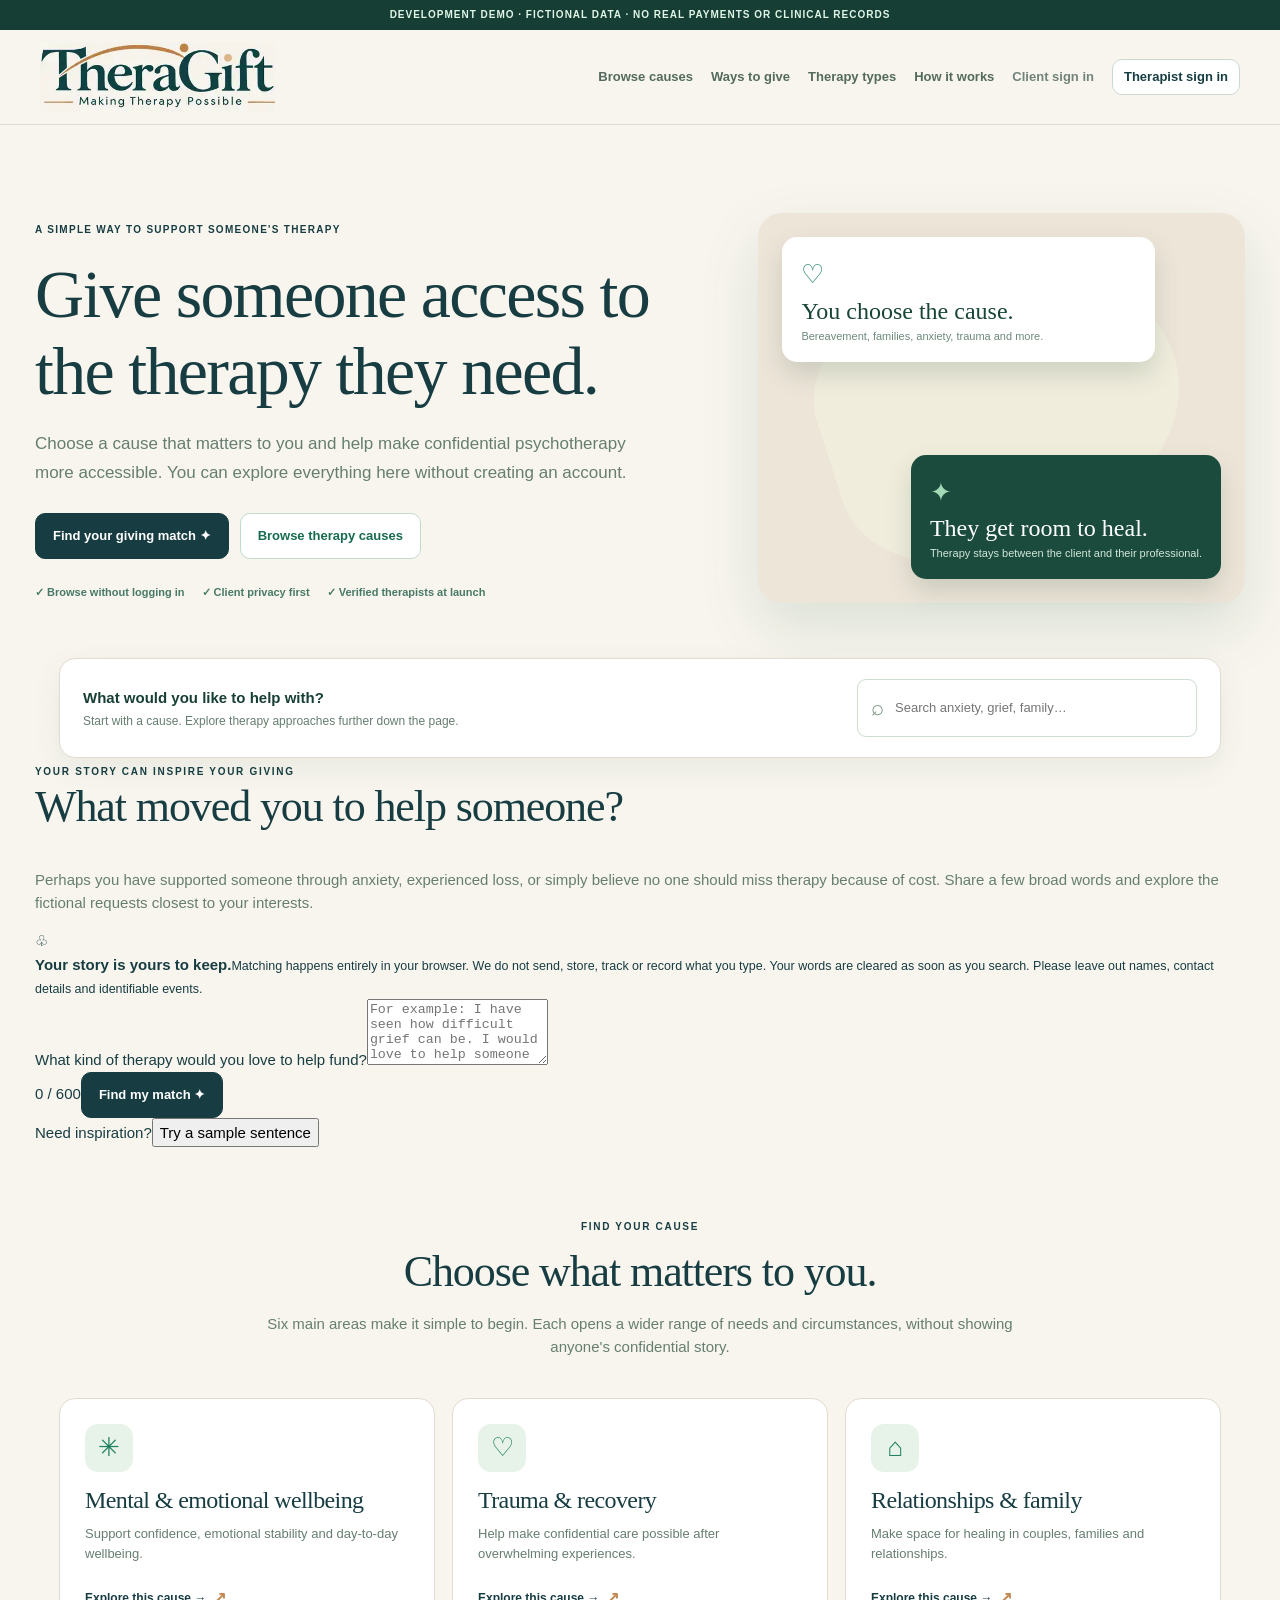
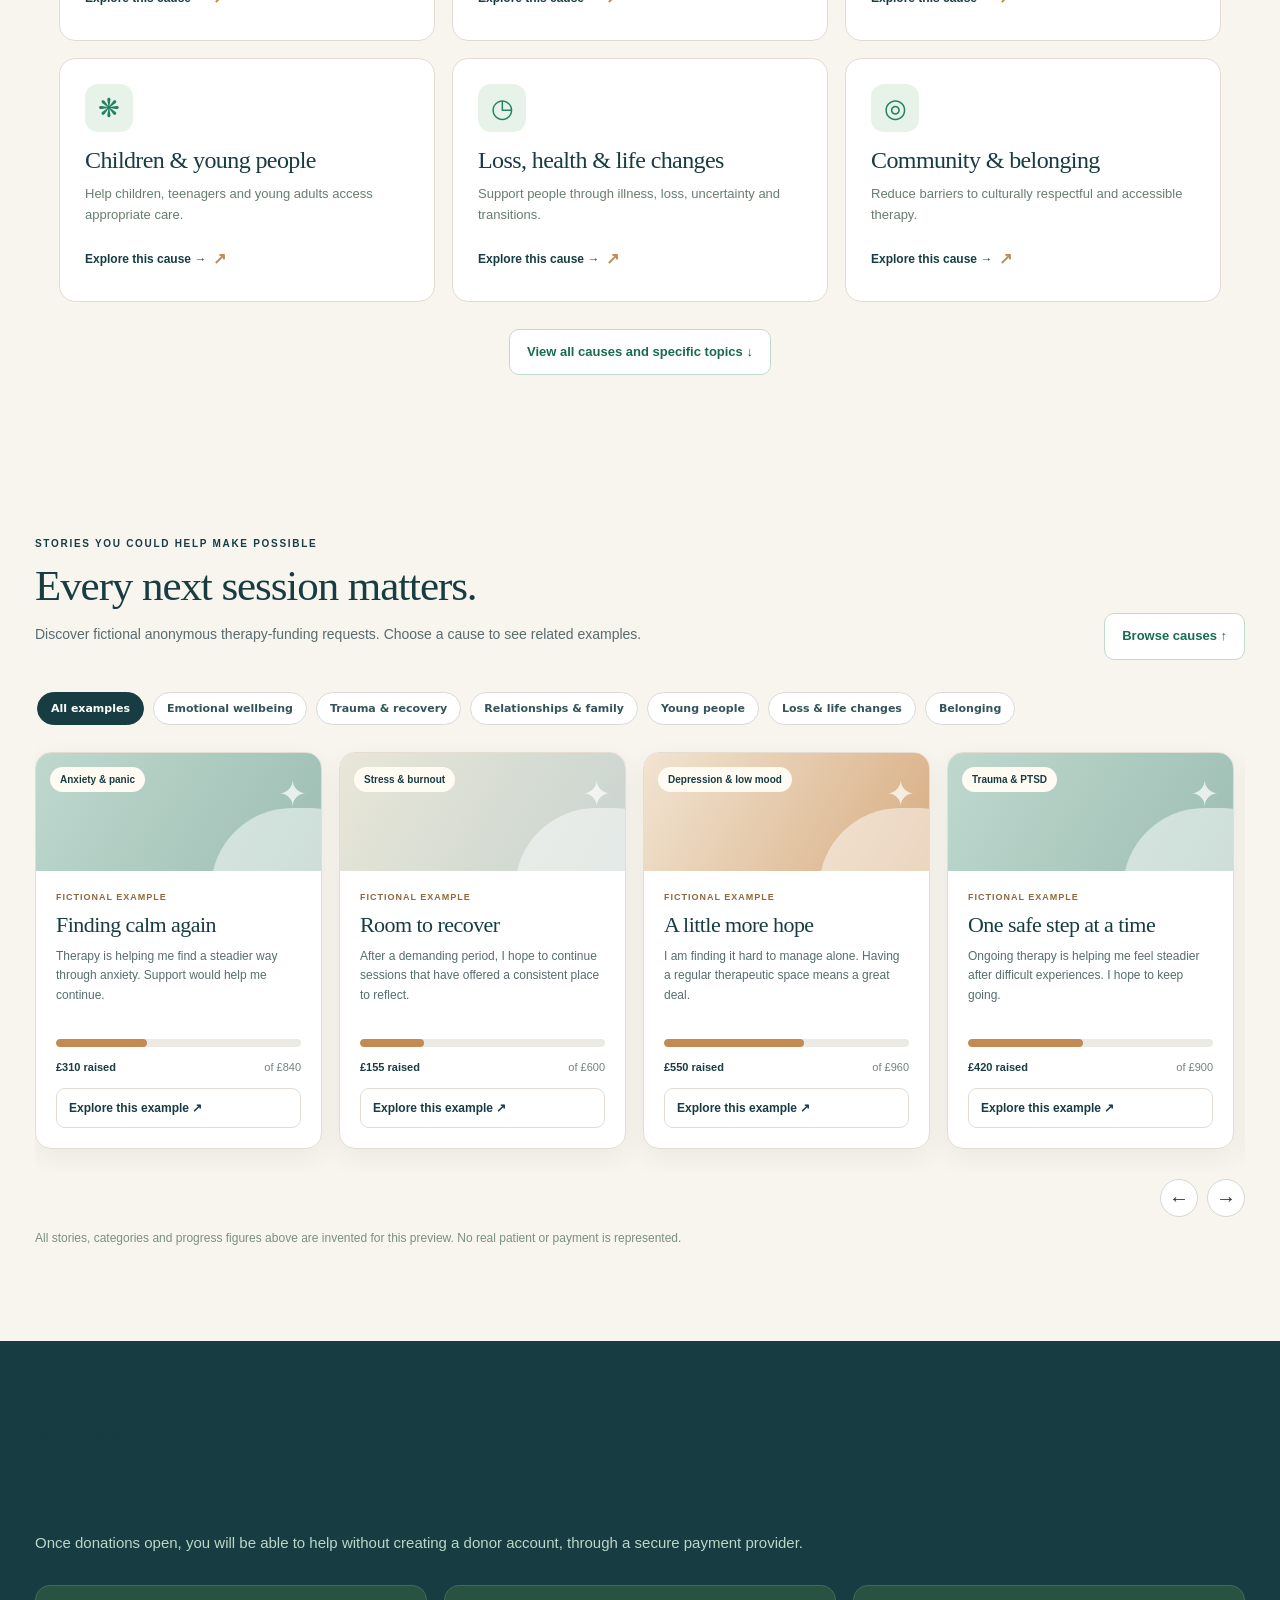
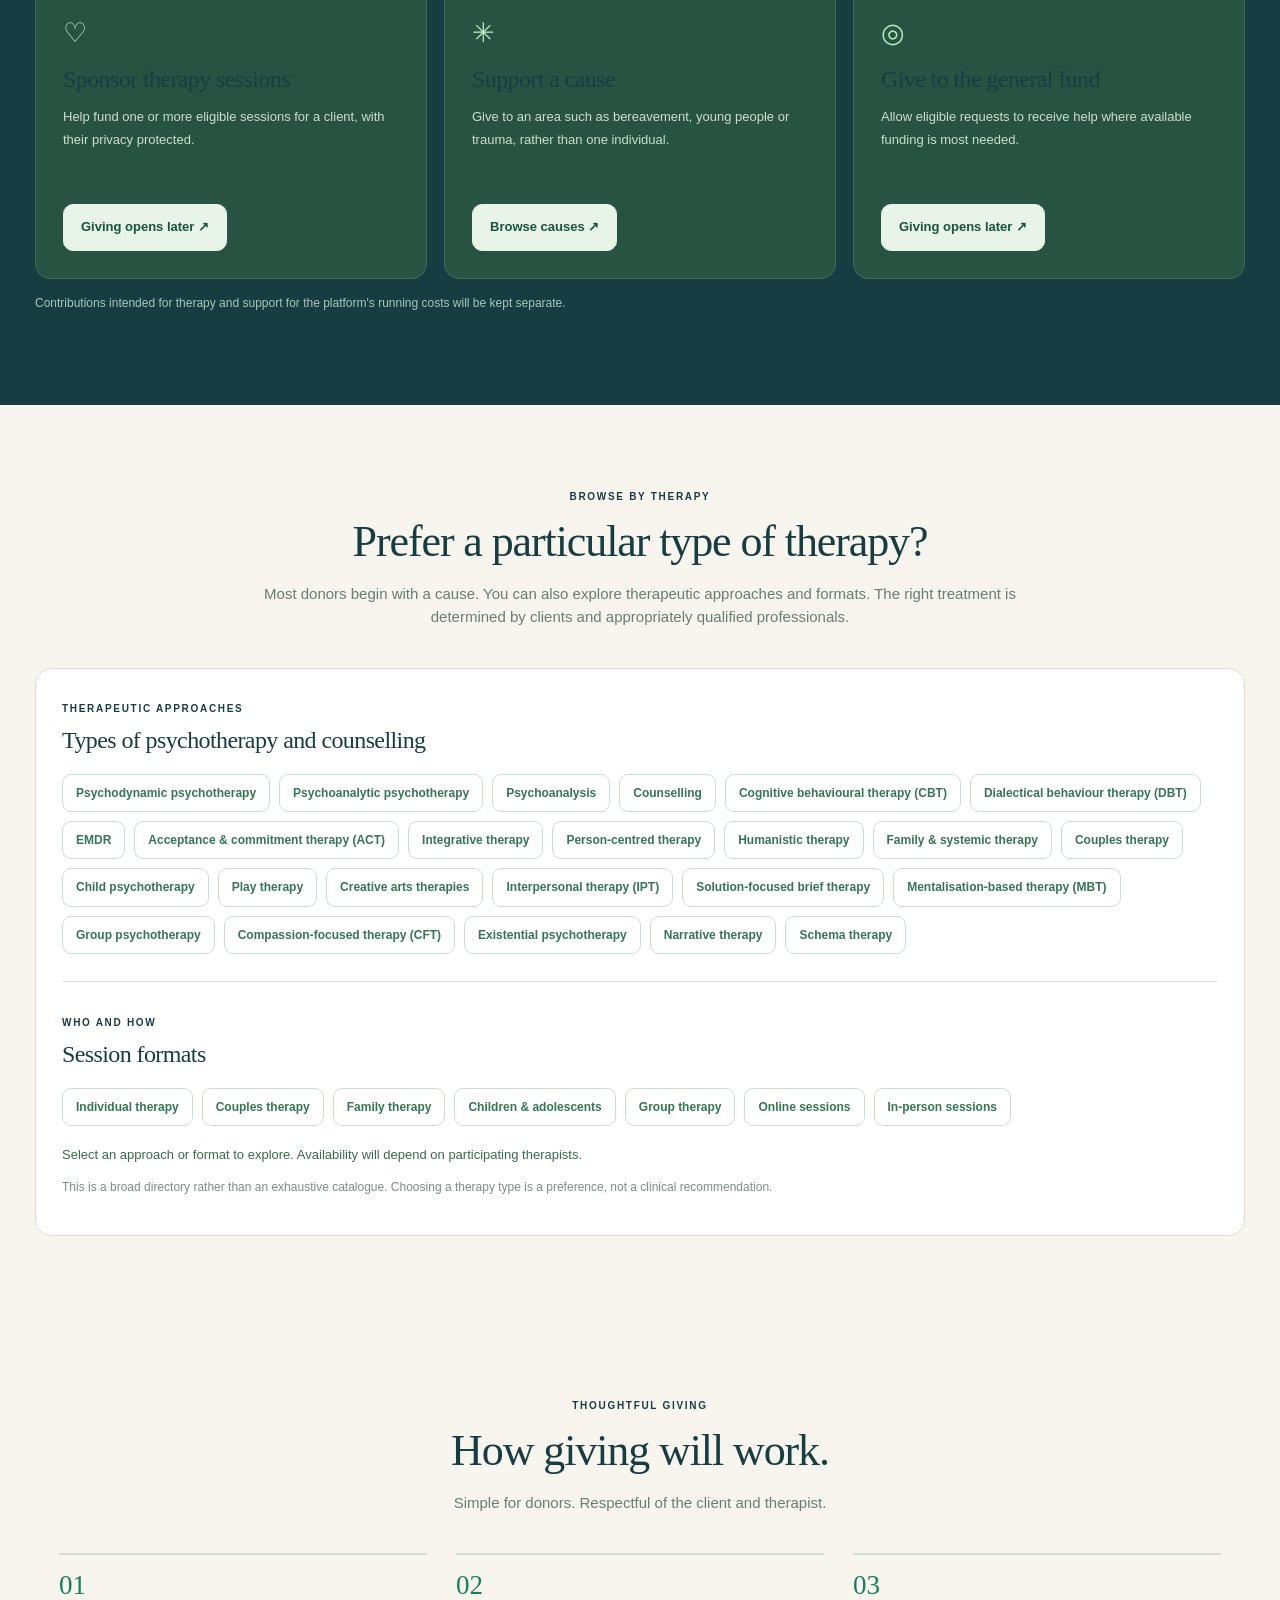
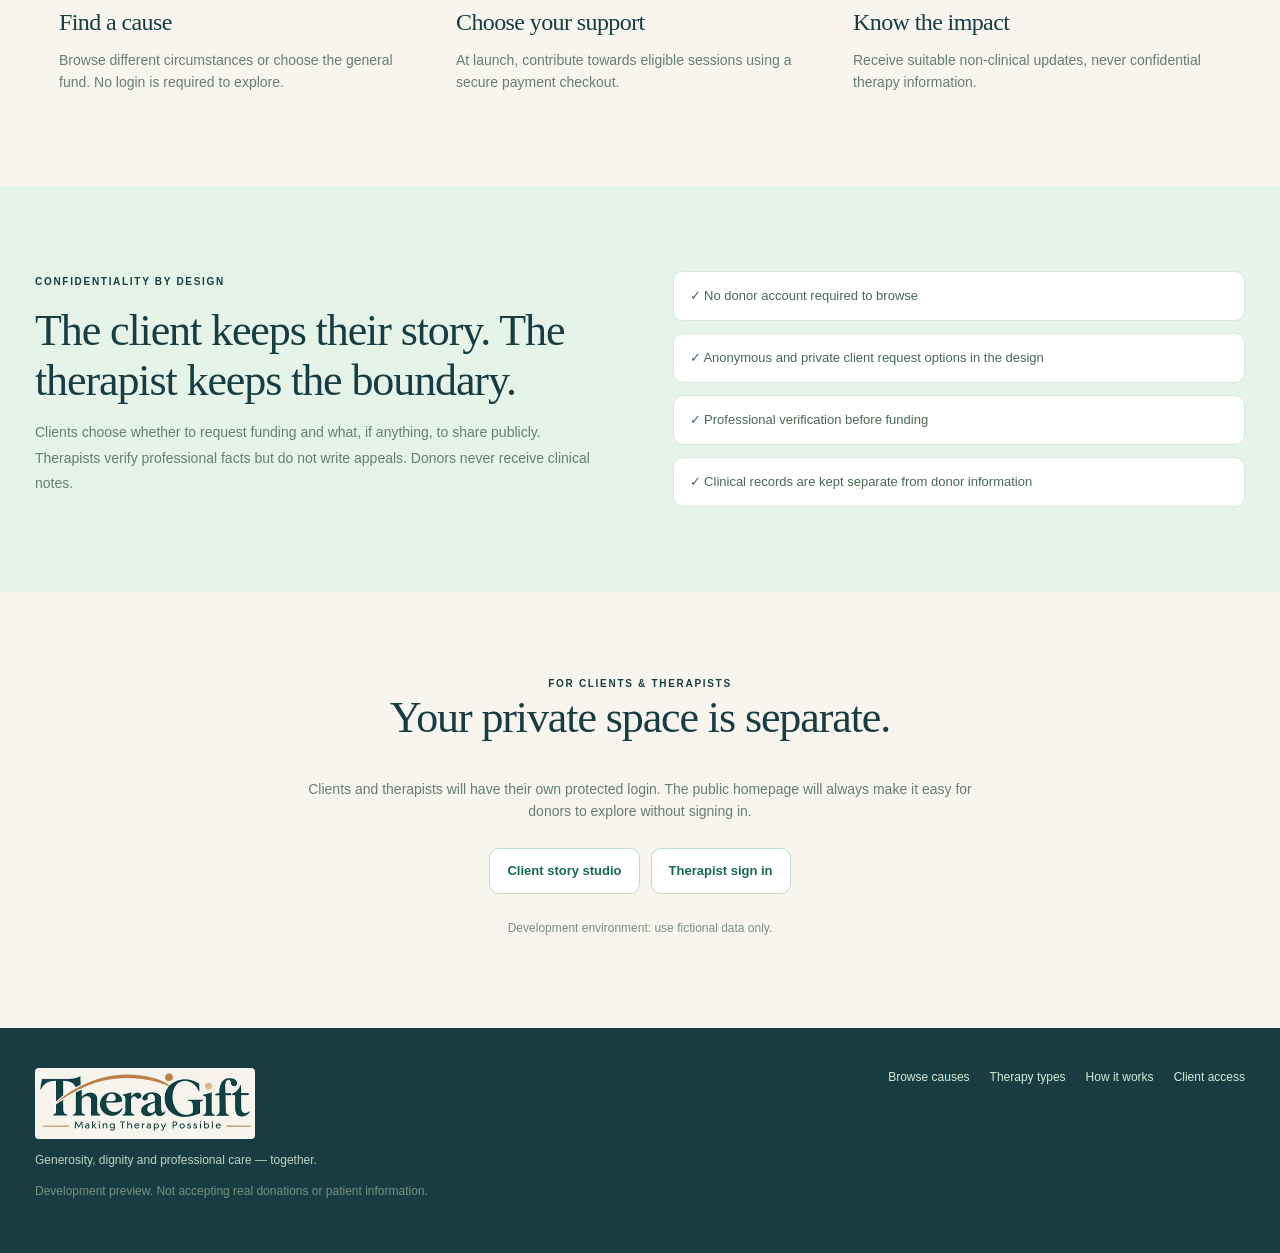
==== commit fc376731: "Make TheraGift donor homepage story-first with browser-only matching, 48 fictional cards and profile" ====
--- a/theragift/index.html
+++ b/theragift/index.html
@@ -1,6 +1,6 @@
 <!doctype html><html lang="en-GB"><head>
 <meta charset="utf-8"><meta name="viewport" content="width=device-width,initial-scale=1">
-<meta name="robots" content="noindex,nofollow"><meta http-equiv="Content-Security-Policy" content="default-src 'none'; style-src 'unsafe-inline'; script-src 'unsafe-inline'; img-src data:; connect-src 'none'; base-uri 'none'; form-action 'none'"><meta name="theme-color" content="#173D42"><title>TheraGift — Making Therapy Possible</title>
+<meta name="robots" content="noindex,nofollow"><meta http-equiv="Content-Security-Policy" content="default-src 'none'; style-src 'self' 'unsafe-inline'; script-src 'self' 'unsafe-inline'; img-src 'self' data:; connect-src 'none'; base-uri 'none'; form-action 'none'"><meta name="theme-color" content="#173D42"><title>TheraGift — Making Therapy Possible</title>
 <style>*{box-sizing:border-box}html{scroll-behavior:smooth}body{margin:0;color:#173f35;background:#f8faf7;font:14px/1.55 ui-sans-serif,-apple-system,BlinkMacSystemFont,"Segoe UI",sans-serif}a{color:#197658;text-decoration:none}a:hover{color:#0c6249}button,input{font:inherit}button{cursor:pointer}h1,h2,h3{color:#173f35;margin-top:0}p{color:#70867b}.maxwidth{max-width:1210px;margin:0 auto}.eyebrow{font-size:10px;font-weight:800;letter-spacing:.18em;color:#237b59}.demo-ribbon{background:#173e35;color:#dff6e7;text-align:center;font-size:10px;font-weight:800;letter-spacing:1px;padding:7px}.public-nav{min-height:80px;background:white;border-bottom:1px solid #dfebe1;display:flex;align-items:center;justify-content:space-between;gap:22px;padding:12px max(24px,calc((100vw - 1200px)/2))}.public-nav nav{display:flex;align-items:center;gap:18px;flex-wrap:wrap}.public-nav nav a{color:#536a5c;font-size:13px;font-weight:650}.public-nav nav a:hover{color:#14765a}.brand{display:flex;align-items:center;gap:10px;color:#173f35;font:700 27px Georgia,serif;letter-spacing:-.8px;white-space:nowrap}.brand small{display:block;font:750 8px ui-sans-serif,system-ui;letter-spacing:1.8px;color:#839d8b}.brand-symbol{display:inline-grid;place-items:center;width:35px;height:35px;border-radius:50%;background:#e1f1e6;color:#197658;font-size:26px}.brand-dot{color:#49a57c}.btn{border-radius:10px;display:inline-flex;align-items:center;justify-content:center;gap:7px;border:1px solid transparent;background:#eaf4ec;color:#1c6e52;padding:12px 17px;font-weight:750;font-size:13px;min-height:42px}.btn-primary{background:#197658;color:white!important}.btn-primary:hover{background:#0c6048;color:white!important}.btn-outline{background:white;border-color:#b4d2bf;color:#1c6e52}.btn-ghost{background:#e8f4eb;color:#1c6e52}.btn-small{min-height:34px;padding:7px 11px;font-size:11px}@media(max-width:800px){.public-nav{flex-wrap:wrap;padding:12px 17px}.public-nav nav{gap:12px}.public-nav nav a{font-size:11px}.brand{font-size:24px}}
 </style><meta name="robots" content="noindex,nofollow"><meta http-equiv="Content-Security-Policy" content="default-src 'none'; style-src 'unsafe-inline'; script-src 'unsafe-inline'; img-src data:; connect-src 'none'; base-uri 'none'; form-action 'none'"><style>/* TheraGift v0.5: donor-first public experience. Intentionally scoped. */
 .donor-public-nav .brand small{letter-spacing:.15em}.donor-public-nav nav{gap:18px}.donor-public-nav nav .donor-client-login{color:#718379;font-weight:600}.donor-landing{--dg-ink:#173f35;--dg-green:#197658;--dg-line:#dfe9e0;--dg-muted:#667e70;color:var(--dg-ink);font-size:15px}.donor-landing h1,.donor-landing h2,.donor-landing h3{font-family:Georgia,"Iowan Old Style",serif;font-weight:500;letter-spacing:-.025em;line-height:1.13}.donor-landing h1{font-size:clamp(40px,5.4vw,68px)}.donor-landing h2{font-size:clamp(29px,3.6vw,44px)}.donor-landing h3{font-size:24px}.donor-landing p{color:var(--dg-muted)}.donor-landing button:focus-visible,.donor-landing a:focus-visible,.donor-landing input:focus-visible{outline:3px solid #58b789;outline-offset:3px}.donor-landing .eyebrow{font-size:10px;letter-spacing:.17em;font-weight:850;color:#18805d}.donor-landing .btn-outline{background:white;color:#176b52;border:1px solid #bfdbcb}.donor-landing .btn-outline:hover{background:#e6f2e9}.donor-landing [hidden]{display:none!important}
@@ -39,7 +39,7 @@
 @media(max-width:820px){.tg-fundcase-head{align-items:flex-start;flex-direction:column}.tg-donor-profiles{padding:55px 20px}}
 @media(max-width:520px){.tg-fundcase{flex-basis:78vw}.tg-fundcase-head .btn{font-size:12px}.tg-related .tg-fundcase{flex-basis:75vw}}
 @media(prefers-reduced-motion:reduce){.tg-fundcase-strip{scroll-behavior:auto}.tg-fundcase,.donor-cause-card,.donor-card-link:after{transition:none!important;transform:none!important}}
-</style></head>
+</style><link rel="stylesheet" href="discovery-v09.css"></head>
 <body class="public-body">
 <div class="demo-ribbon">DEVELOPMENT DEMO · FICTIONAL DATA · NO REAL PAYMENTS OR CLINICAL RECORDS</div>
 <header class="public-nav donor-public-nav"><a href="#top" class="brand brand-logo"><img src="[data-uri]" alt="TheraGift — Making Therapy Possible" width="260" height="78" style="display:block;width:200px;height:auto;border-radius:3px"></a><nav aria-label="Public navigation"><a href="#causes">Browse causes</a><a href="#ways">Ways to give</a><a href="#therapies">Therapy types</a><a href="#how">How it works</a><a class="donor-client-login" href="client.html">Client sign in</a><a class="btn btn-ghost btn-small" href="therapist.html">Therapist sign in</a></nav></header>
@@ -52,7 +52,7 @@
         <span class="donor-kicker">A SIMPLE WAY TO SUPPORT SOMEONE'S THERAPY</span>
         <h1>Give someone access to the therapy they <em>need.</em></h1>
         <p>Choose a cause that matters to you and help make confidential psychotherapy more accessible. You can explore everything here without creating an account.</p>
-        <div class="donor-cta-row"><a class="btn btn-primary" href="#causes">Find a cause to support ↗</a><a class="btn btn-outline" href="#how">How TheraGift works</a></div>
+        <div class="donor-cta-row"><a class="btn btn-primary" href="#tg-donor-match">Find your giving match ✦</a><a class="btn btn-outline" href="#causes">Browse therapy causes</a></div>
         <div class="donor-hero-trust"><span>✓ Browse without logging in</span><span>✓ Client privacy first</span><span>✓ Verified therapists at launch</span></div>
       </div>
       <div class="donor-hero-art" aria-hidden="true">
@@ -64,7 +64,13 @@
   <div class="maxwidth donor-search-wrap">
     <div class="donor-quicksearch"><div><strong>What would you like to help with?</strong><p>Start with a cause. Explore therapy approaches further down the page.</p></div><label class="donor-search-label"><span class="search-glyph">⌕</span><input id="donorSearch" type="search" placeholder="Search anxiety, grief, family…" aria-label="Search causes and topics"></label></div>
   </div>
-  <section class="maxwidth donor-section donor-causes" id="causes">
+  <section class="tg-story-match" id="tg-donor-match" aria-labelledby="tg-match-heading"><div class="maxwidth tg-story-match-grid">
+<div class="tg-story-match-intro"><span class="eyebrow">YOUR STORY CAN INSPIRE YOUR GIVING</span><h2 id="tg-match-heading">What moved you to help someone?</h2><p>Perhaps you have supported someone through anxiety, experienced loss, or simply believe no one should miss therapy because of cost. Share a few broad words and explore the fictional requests closest to your interests.</p>
+<div class="tg-match-privacy"><span aria-hidden="true">♧</span><div><b>Your story is yours to keep.</b><small>Matching happens entirely in your browser. We do not send, store, track or record what you type. Your words are cleared as soon as you search. Please leave out names, contact details and identifiable events.</small></div></div></div>
+<div class="tg-match-form"><label for="tgDonorStory">What kind of therapy would you love to help fund?</label><textarea id="tgDonorStory" rows="4" maxlength="600" placeholder="For example: I have seen how difficult grief can be. I would love to help someone continue therapy after a loss."></textarea>
+<div class="tg-match-controls"><span id="tgStoryCount">0 / 600</span><button type="button" class="btn btn-primary" id="tgMatchGo">Find my match ✦</button></div><div class="tg-match-example"><span>Need inspiration?</span><button type="button" id="tgMatchTryExample">Try a sample sentence</button></div></div></div>
+<div class="maxwidth"><div id="tgMatchResult" class="tg-match-result" hidden aria-live="polite"><span class="eyebrow">A CAUSE THAT SPEAKS TO YOU</span><h3 id="tgMatchTitle">We found a cause close to your heart.</h3><p id="tgMatchExplanation"></p><div id="tgMatchCards" class="tg-fundcase-strip" aria-label="Suggested fictional profiles"></div><button type="button" class="tg-match-clear" id="tgMatchClear">Clear results</button></div></div></section>
+<section class="maxwidth donor-section donor-causes" id="causes">
     <div class="donor-section-title"><span class="eyebrow">FIND YOUR CAUSE</span><h2>Choose what matters to you.</h2><p>Six main areas make it simple to begin. Each opens a wider range of needs and circumstances, without showing anyone's confidential story.</p></div>
     <div class="donor-cause-grid" id="donorCauseGrid">
       
@@ -133,7 +139,7 @@
   <footer class="donor-footer"><div class="maxwidth donor-footer-grid"><div><img class="footer-logo-img" src="[data-uri]" alt="TheraGift — Making Therapy Possible" width="260" height="78"><p>Generosity, dignity and professional care — together.</p><p class="donor-muted">Development preview. Not accepting real donations or patient information.</p></div><nav aria-label="Footer navigation"><a href="#causes">Browse causes</a><a href="#therapies">Therapy types</a><a href="#how">How it works</a><a href="client.html">Client access</a></nav></div></footer>
 </main>
 <div id="donorToast" class="donor-toast" role="status" aria-live="polite"></div>
-<script>/* Public donor browsing — no data collection, APIs, login, or payment handling. */
+<script src="profiles-data.js"></script><script src="init-profiles.js"></script><script>/* Public donor browsing — no data collection, APIs, login, or payment handling. */
 (()=>{'use strict';
  const $=id=>document.getElementById(id), panel=$('donorExplorePanel');if(!panel)return;
  const cards=[...document.querySelectorAll('[data-cause]')];let chosen=null,timer;
@@ -181,6 +187,6 @@
 document.querySelectorAll('[data-tg-filter]').forEach(b=>b.addEventListener('click',()=>{filter(b.dataset.tgFilter);if(!document.getElementById('donorExplorePanel').hidden)document.getElementById('donorClearCause')?.click()}));
 document.getElementById('tgFundPrev')?.addEventListener('click',()=>strip.scrollBy({left:-315,behavior:window.matchMedia('(prefers-reduced-motion: reduce)').matches?'auto':'smooth'}));
 document.getElementById('tgFundNext')?.addEventListener('click',()=>strip.scrollBy({left:315,behavior:window.matchMedia('(prefers-reduced-motion: reduce)').matches?'auto':'smooth'}));
-profiles.forEach(p=>{p.addEventListener('click',exampleNotice);p.addEventListener('keydown',e=>{if(e.key==='Enter'){e.preventDefault();exampleNotice()}})});
+// Whole profile cards are now native links; keyboard activation navigates to details.
 })();
-</script></body></html>+</script><script src="donor-story-match.js"></script></body></html>
--- a/theragift/discovery-v09.css
+++ b/theragift/discovery-v09.css
@@ -0,0 +1,41 @@
+
+/* Donor-interest discovery, v0.9 — brand colours only, no new dependencies */
+.tg-story-match{background:#EEEAE1;padding:77px 24px 71px;border-bottom:1px solid #DDD5C9;scroll-margin-top:90px}
+.tg-story-match-grid{display:grid;grid-template-columns:minmax(0,1fr) minmax(320px,.95fr);gap:58px;align-items:center}
+.tg-story-match-intro .eyebrow{color:#956737}
+.tg-story-match-intro h2{font:normal clamp(32px,4vw,48px)/1.13 Georgia,serif;margin:12px 0 19px;color:#173D42;letter-spacing:-.025em}
+.tg-story-match-intro p{color:#53696D;font-size:15px;line-height:1.75}
+.tg-match-privacy{display:flex;gap:13px;align-items:start;margin-top:24px;padding:16px 18px;background:#FFF8EA;border:1px solid #E5D5BF;border-radius:12px}
+.tg-match-privacy>span{font:28px Georgia;color:#C48A55}.tg-match-privacy b{display:block;color:#173D42;font-size:13px}.tg-match-privacy small{display:block;color:#796E61;font-size:11px;margin-top:5px;line-height:1.65}
+.tg-match-form{background:white;padding:26px;border:1px solid #E7DDD2;border-radius:20px;box-shadow:0 23px 53px #173D4212;transform:rotate(1deg);transition:transform .2s}
+.tg-match-form:hover,.tg-match-form:focus-within{transform:rotate(0)}
+.tg-match-form label{display:block;font-weight:850;font-size:14px;color:#173D42;margin-bottom:10px}
+.tg-match-form textarea{width:100%;min-height:163px;max-height:290px;resize:vertical;background:#FFFCF7;border:1px solid #D6D8D1;color:#173D42;border-radius:12px;font:14px/1.65 system-ui;padding:15px}
+.tg-match-form textarea:focus{outline:3px solid #E2B88D;outline-offset:2px}
+.tg-match-controls{display:flex;justify-content:space-between;gap:12px;align-items:center;flex-wrap:wrap;margin-top:17px}
+.tg-match-controls span{font-size:11px;color:#72817F}.tg-match-controls button{white-space:nowrap}
+.tg-match-example{margin-top:15px;font-size:11px;color:#71817E;display:flex;gap:8px;align-items:center;flex-wrap:wrap}
+.tg-match-example button,.tg-match-clear{border:0;background:transparent;text-decoration:underline;color:#946132;font-size:11px;font-weight:800;padding:0}
+.tg-match-result{padding:27px 26px;margin-top:31px;border:1px solid #DCD9CF;border-radius:18px;background:white;scroll-margin-top:90px}
+.tg-match-result[hidden]{display:none}.tg-match-result h3{font:normal 31px Georgia,serif;color:#173D42;margin:8px 0 12px}.tg-match-result p{max-width:750px;font-size:12px;color:#667779;line-height:1.6}
+.tg-match-result .tg-fundcase-strip{padding:12px 0 18px}.tg-match-clear{margin-top:11px}
+.tg-fundcase{color:#173D42;text-decoration:none!important;cursor:pointer}.tg-fundcase:focus-visible{outline:3px solid #C48A55;outline-offset:4px}.tg-fundcase:hover{transform:translateY(-6px);box-shadow:0 21px 45px #173D4224;border-color:#C48A55}
+.tg-fundcase .tg-fundcase-action{display:block;text-align:center;background:#FFF9F0}.tg-fundcase:hover .tg-fundcase-action{background:#173D42;color:#fff}
+/* Single fictional example profile */
+.tg-profile-page{padding:45px 24px 91px;background:#F8F5EE;min-height:70vh}
+.tg-profile-crumb{font-size:12px;color:#637579;margin-bottom:26px}.tg-profile-crumb a{color:#173D42;font-weight:800}
+.tg-profile-grid{display:grid;grid-template-columns:minmax(0,1.3fr) minmax(275px,.7fr);align-items:start;gap:24px}
+.tg-profile-article,.tg-profile-aside{background:white;border-radius:18px;border:1px solid #E7DED1;box-shadow:0 14px 32px #173D4210;overflow:hidden}
+.tg-profile-banner{height:180px;padding:23px;background:linear-gradient(120deg,#CADFD5,#91B6AB);position:relative}.tg-profile-banner:after{content:"";position:absolute;width:230px;height:230px;border-radius:50%;background:#ffffff5c;right:-50px;bottom:-145px}
+.tg-profile-topic{display:inline-flex;border-radius:30px;background:#FFF9EF;padding:9px 13px;font-size:11px;font-weight:750;color:#173D42}
+.tg-profile-copy{padding:30px}.tg-profile-copy h1{font:normal clamp(34px,4vw,51px)/1.1 Georgia,serif;color:#173D42;margin:13px 0 20px}.tg-profile-copy h2{font:normal 27px Georgia,serif;color:#173D42;margin:26px 0 12px}
+.tg-profile-copy p{font-size:14px;line-height:1.85;color:#5D7376}.tg-profile-copy .tg-profile-quote{font:italic 20px/1.6 Georgia,serif;color:#31575A}
+.tg-profile-note{margin:25px 0;padding:19px;border-radius:12px;background:#FFF7EC;border:1px solid #E8D8C4}.tg-profile-note b{color:#835B35}.tg-profile-note p{font-size:12px;margin:7px 0 0}
+.tg-profile-related{display:grid;grid-template-columns:repeat(3,1fr);gap:11px}.tg-profile-related a{border:1px solid #E3E4DC;border-radius:10px;background:#FBFCF9;padding:13px;display:block;color:#173D42;text-decoration:none}.tg-profile-related small{display:block;color:#987044;font-size:10px}.tg-profile-related b{display:block;font:19px Georgia;margin-top:6px}
+.tg-profile-aside{padding:23px;position:sticky;top:25px}.tg-profile-aside h2{font:normal 30px Georgia,serif;color:#173D42;margin:11px 0}.tg-profile-aside p{font-size:12px;color:#6B7C7D}
+.tg-profile-raised{font:36px Georgia,serif;color:#173D42;margin-top:25px}.tg-profile-track{height:10px;border-radius:20px;background:#EDECE6;overflow:hidden;margin:14px 0}.tg-profile-track>span{display:block;background:#C48A55;height:100%}
+.tg-profile-amount-row{display:flex;justify-content:space-between;gap:9px;font-size:12px;padding:12px 0;border-bottom:1px solid #E6EBE6}.tg-profile-amount-row strong{color:#173D42}
+.tg-profile-aside .btn{width:100%;display:block;text-align:center;margin-top:18px}.tg-profile-disabled{opacity:.62;cursor:not-allowed}
+@media(max-width:890px){.tg-story-match-grid,.tg-profile-grid{grid-template-columns:1fr}.tg-match-form{transform:none}.tg-profile-aside{position:static}.tg-profile-related{grid-template-columns:repeat(2,1fr)}}
+@media(max-width:550px){.tg-story-match{padding:55px 18px}.tg-match-form{padding:17px}.tg-match-result{padding:18px}.tg-profile-page{padding:29px 15px 65px}.tg-profile-copy{padding:20px}.tg-profile-related{grid-template-columns:1fr}}
+@media(prefers-reduced-motion:reduce){.tg-match-form,.tg-fundcase{transition:none!important;transform:none!important}}
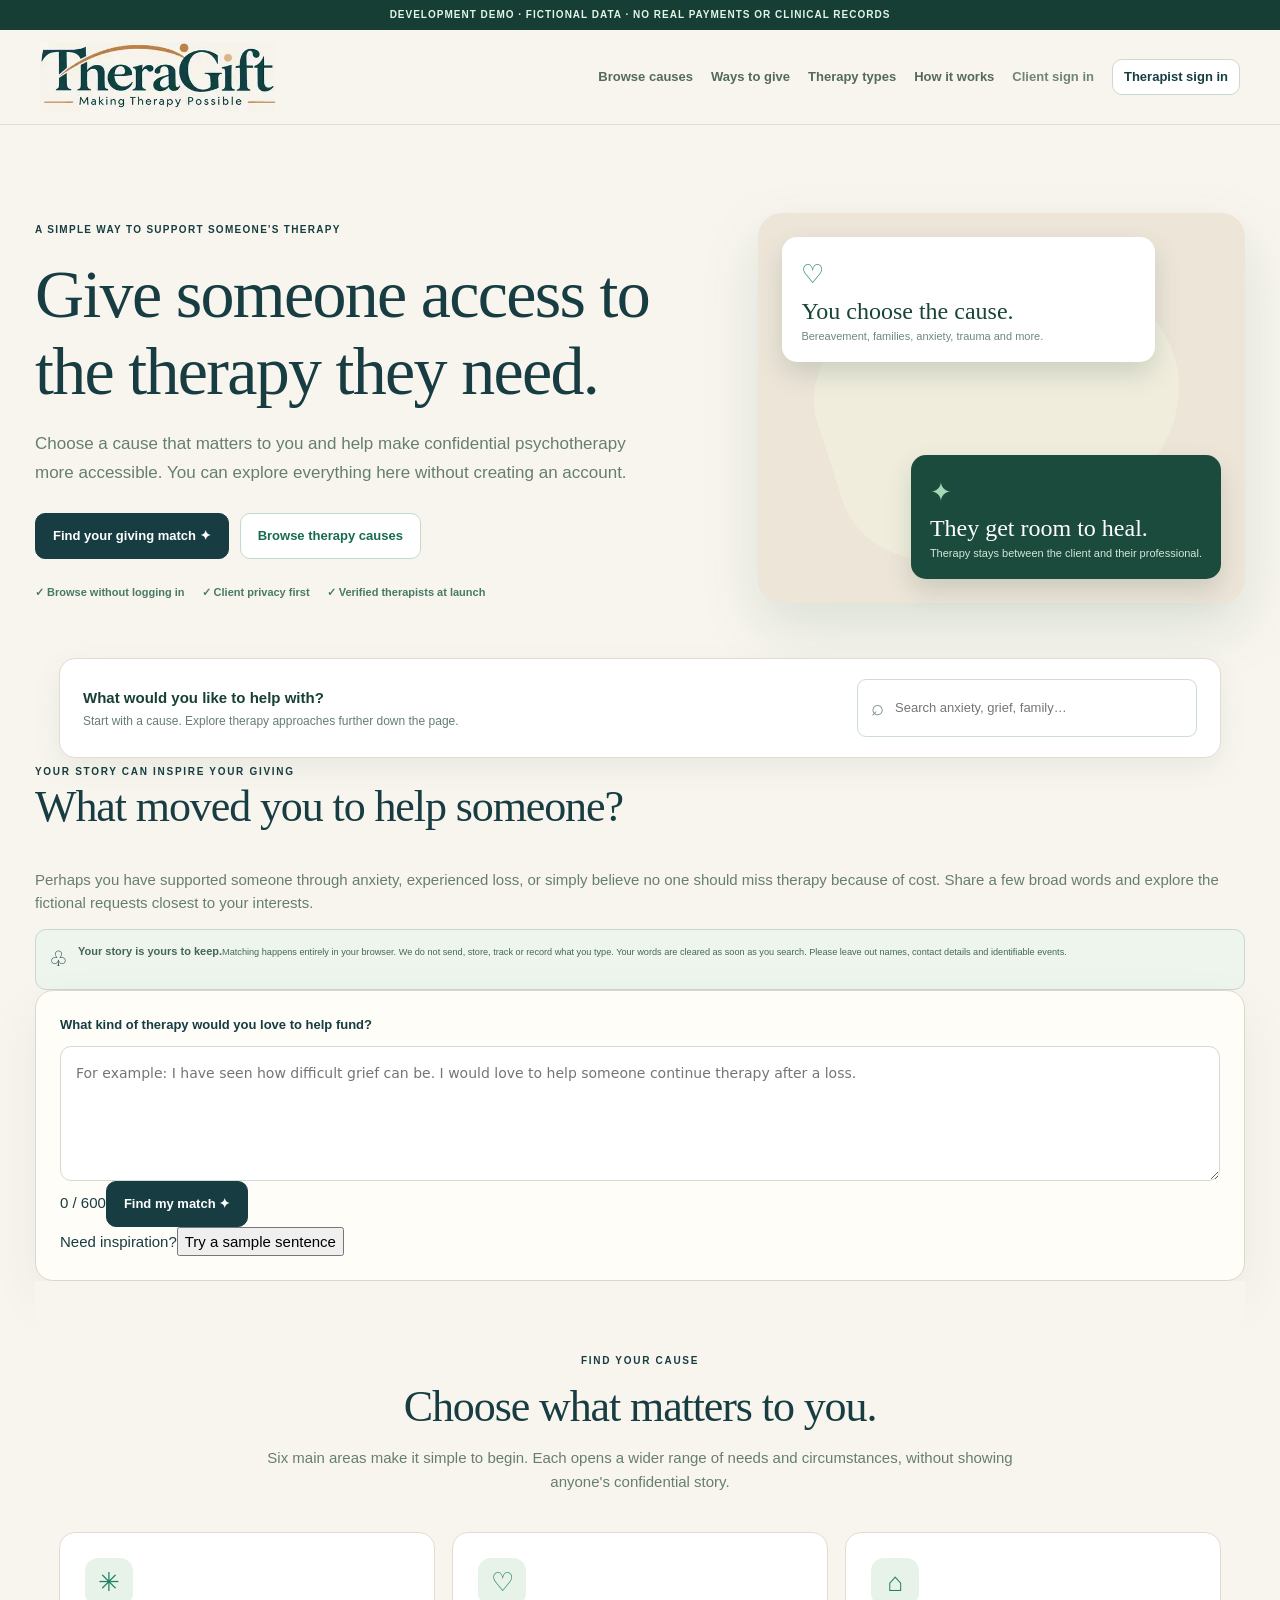
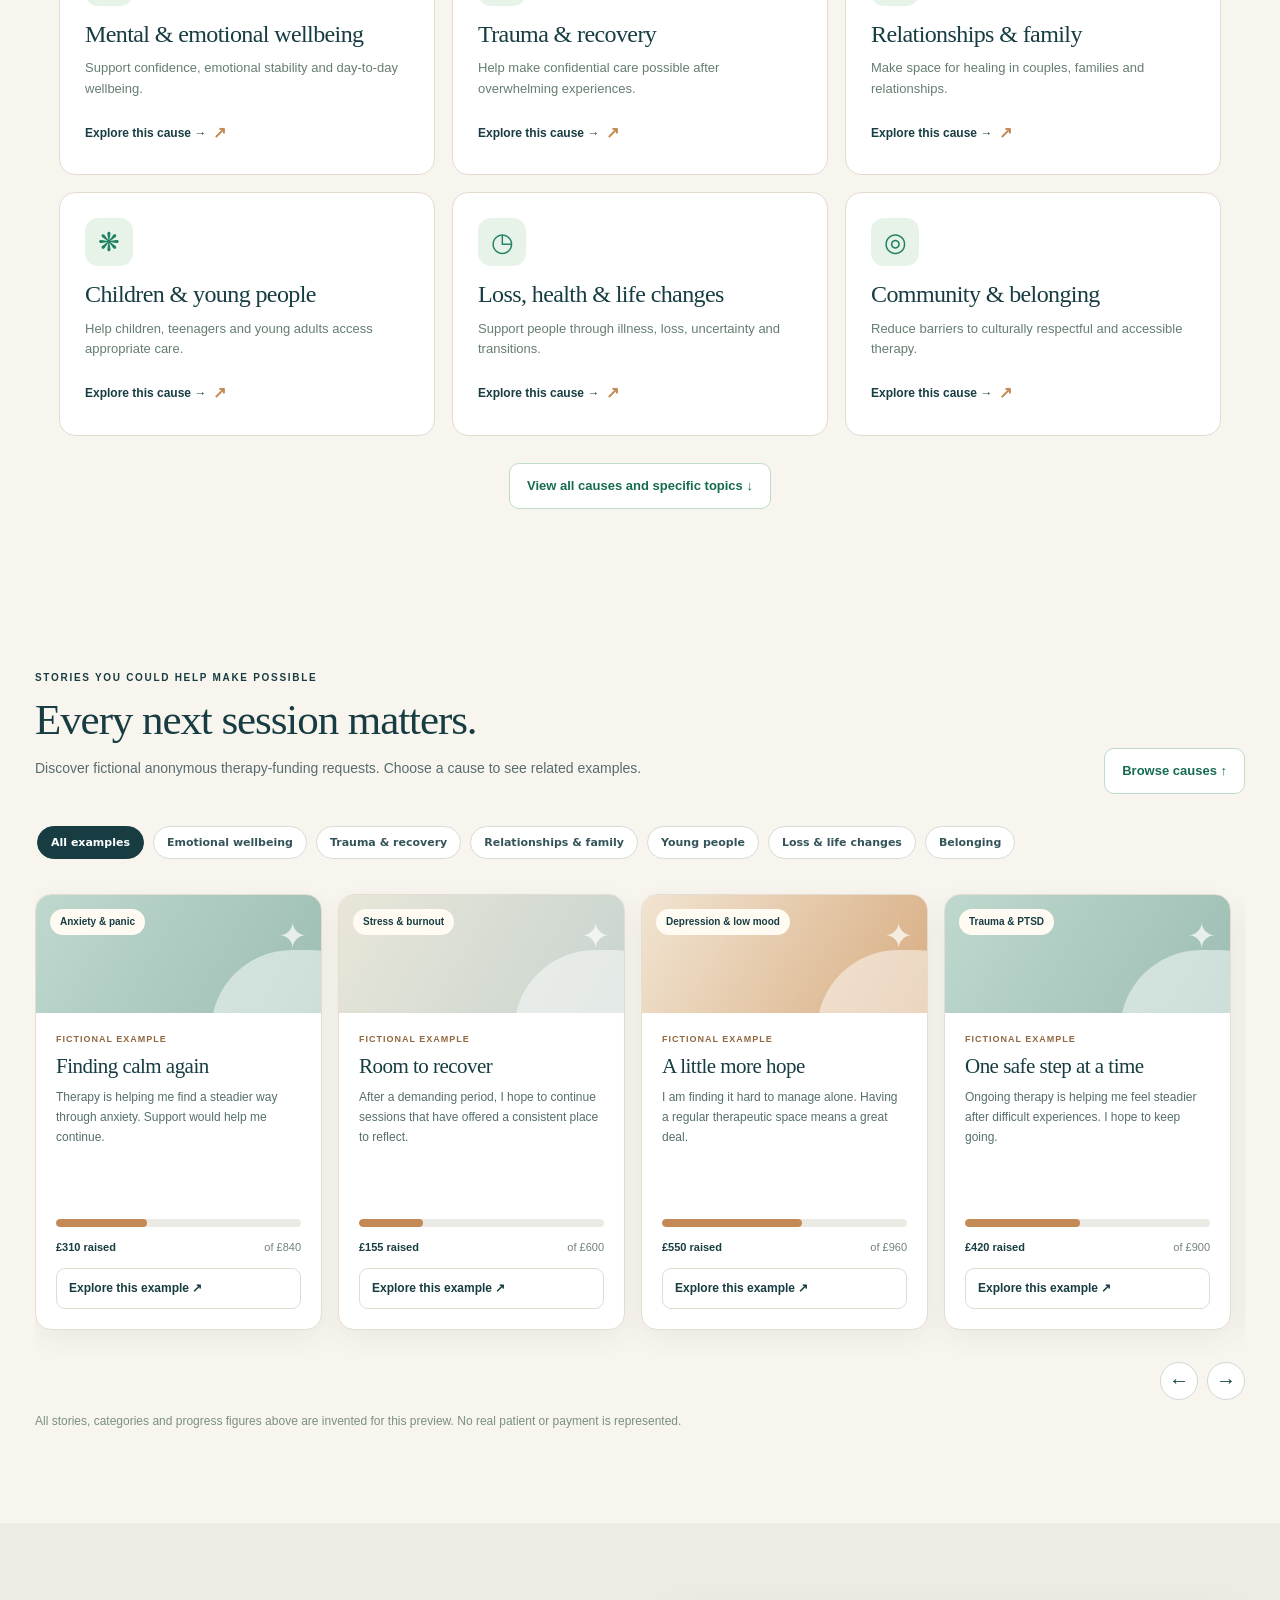
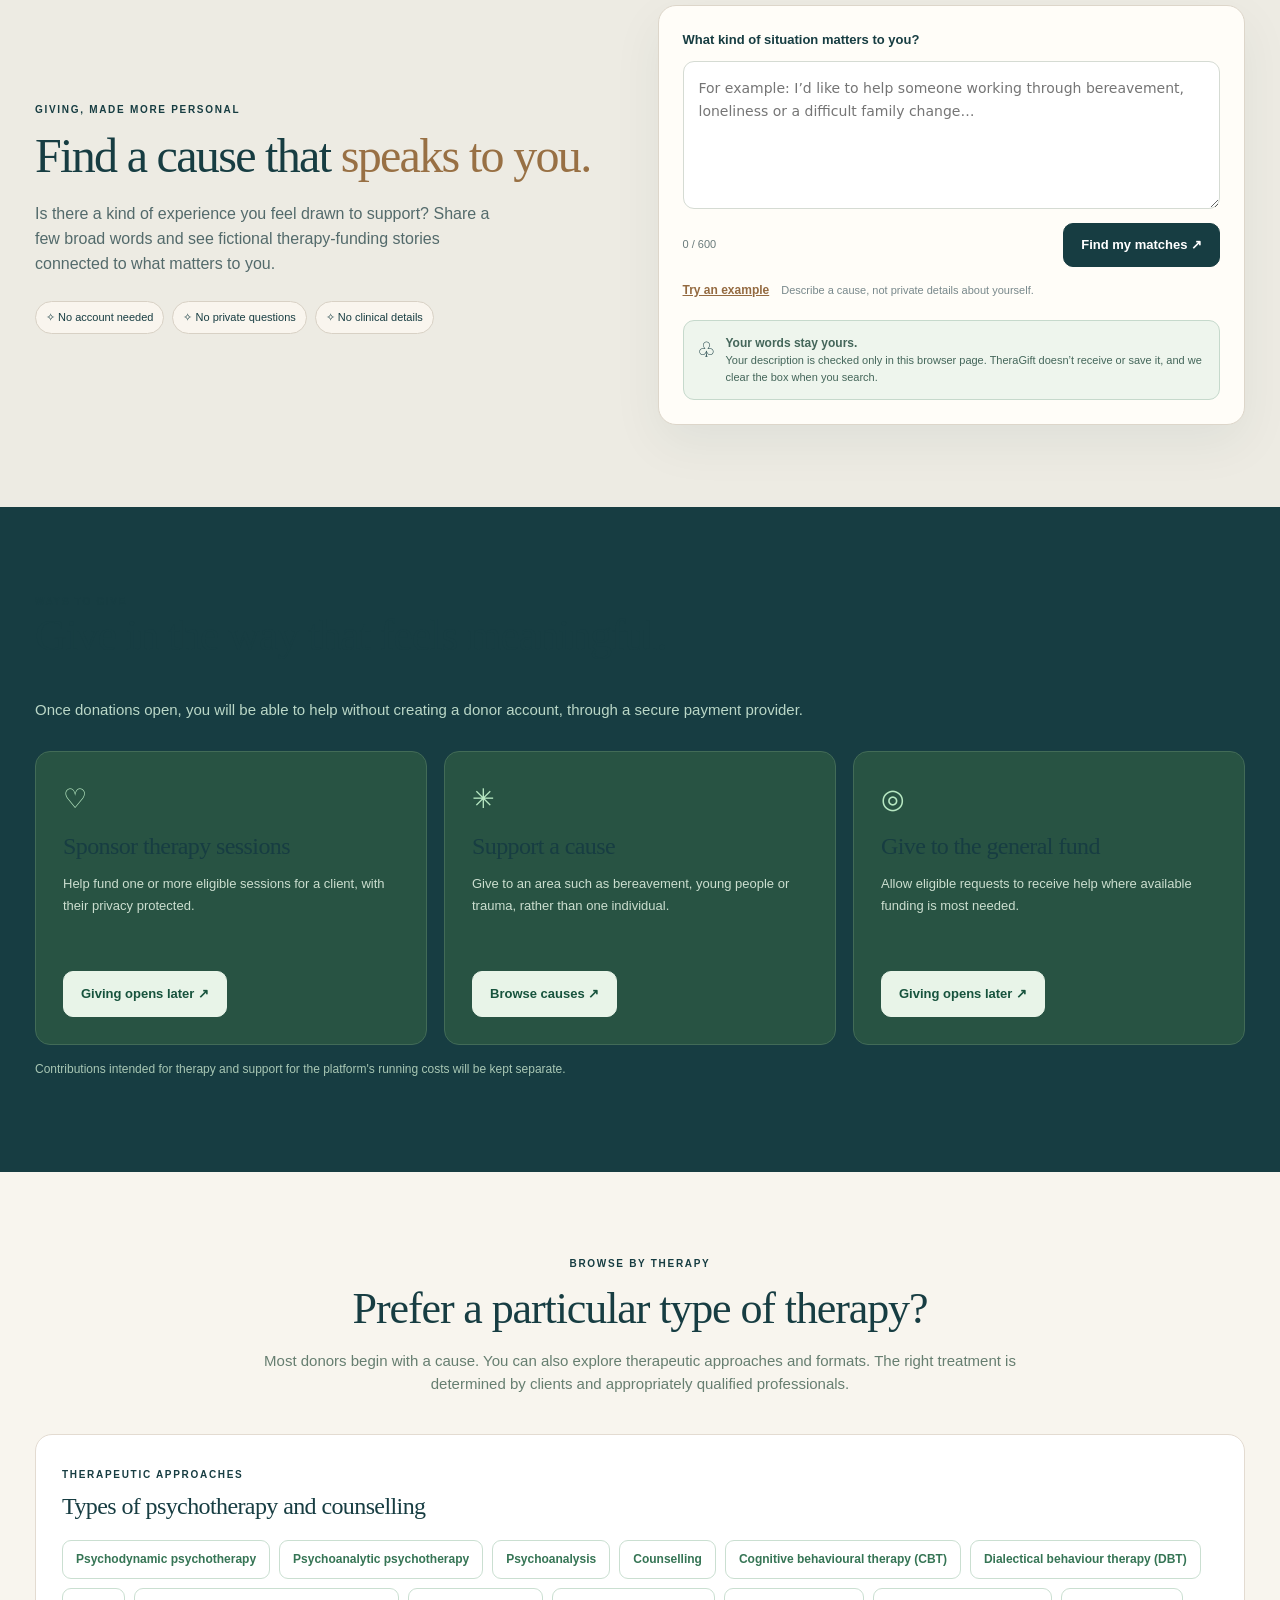
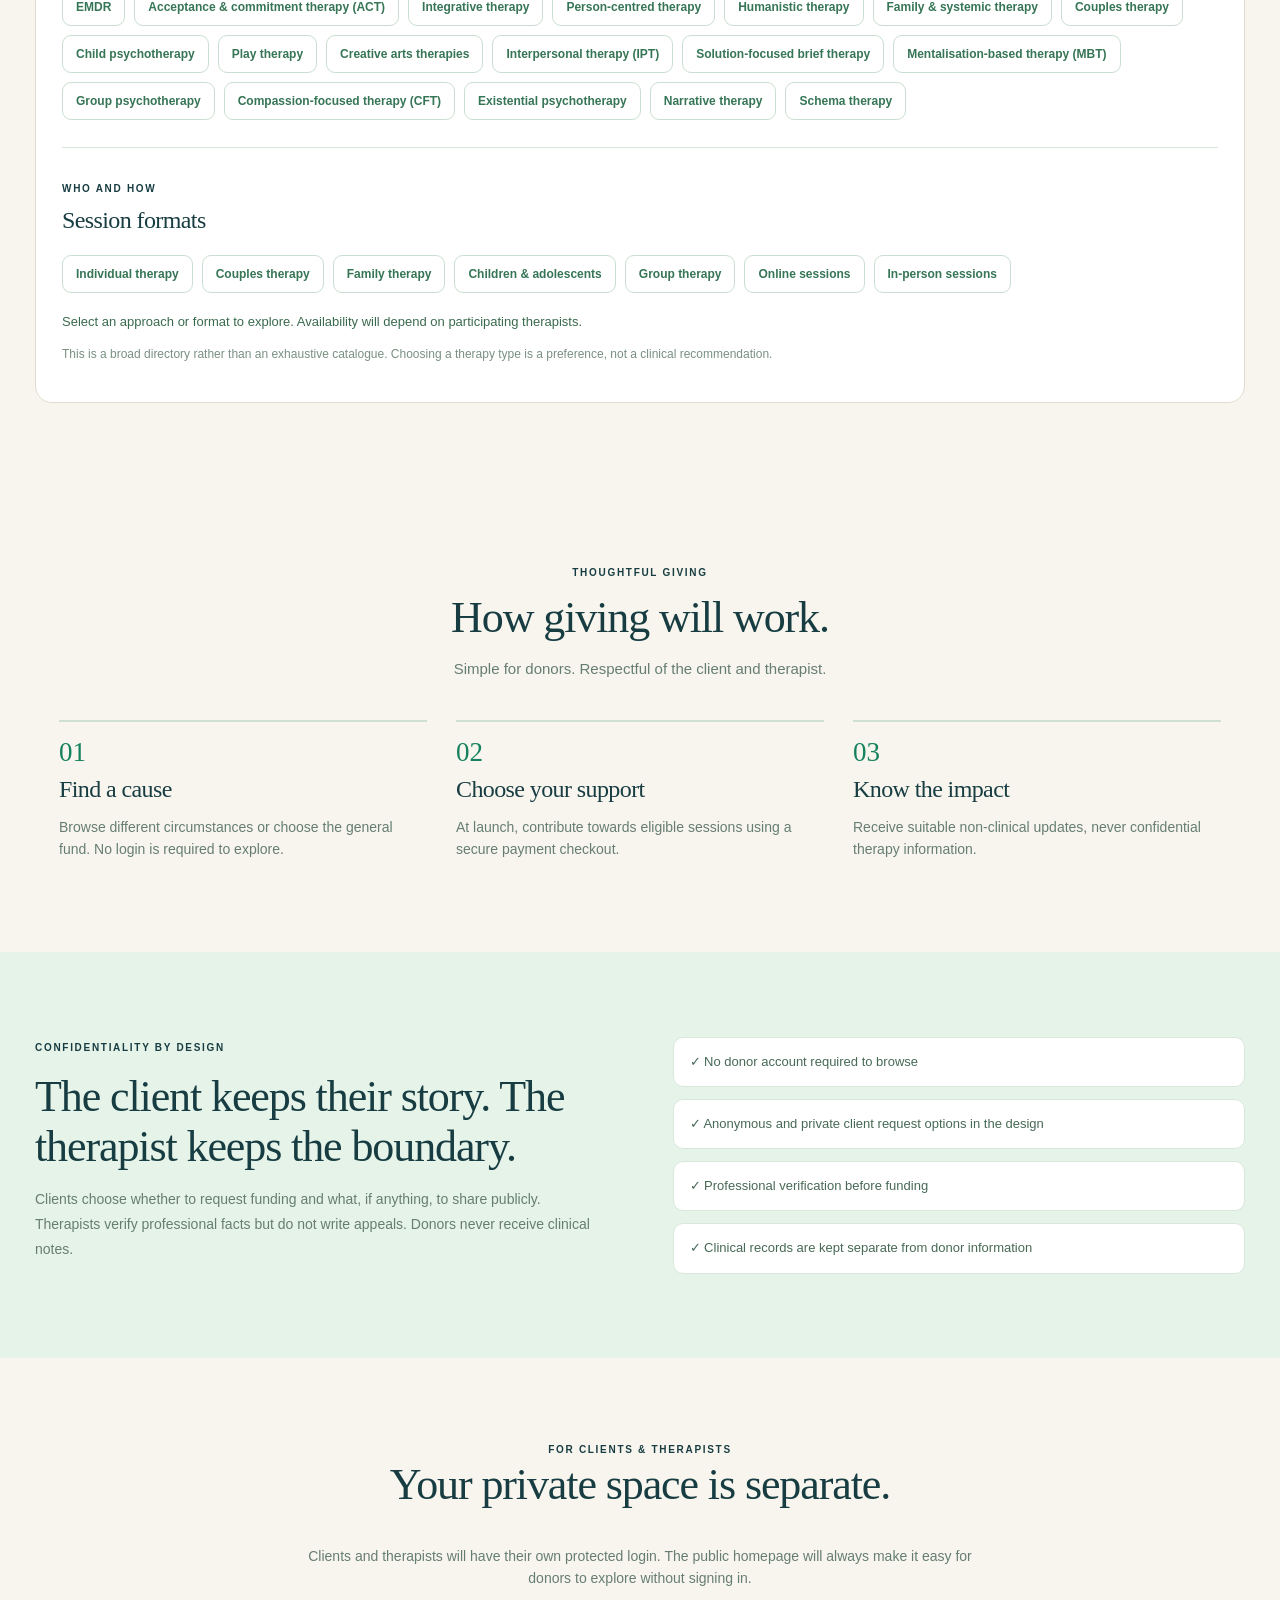
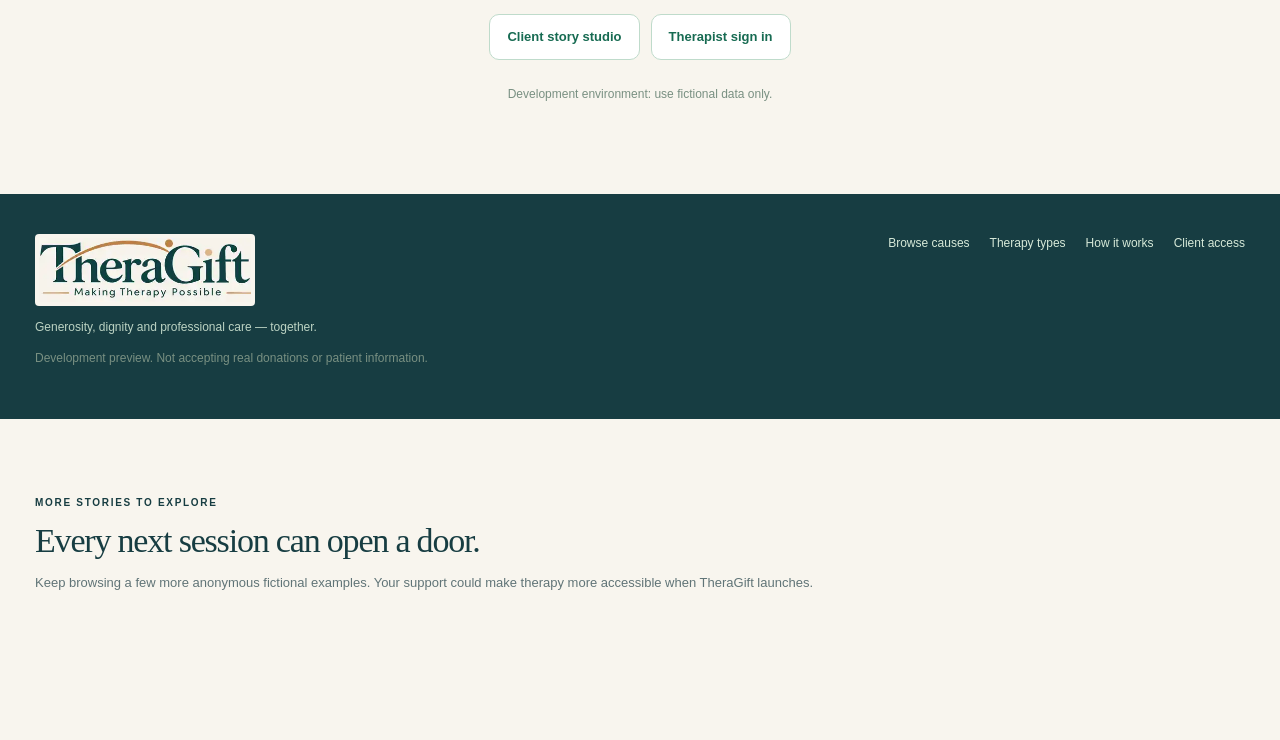
==== commit e16a5796: "Build donor match-my-cause search, 60 linked anonymous fictional examples and bottom discovery carou" ====
--- a/theragift/index.html
+++ b/theragift/index.html
@@ -2,7 +2,7 @@
 <meta charset="utf-8"><meta name="viewport" content="width=device-width,initial-scale=1">
 <meta name="robots" content="noindex,nofollow"><meta http-equiv="Content-Security-Policy" content="default-src 'none'; style-src 'self' 'unsafe-inline'; script-src 'self' 'unsafe-inline'; img-src 'self' data:; connect-src 'none'; base-uri 'none'; form-action 'none'"><meta name="theme-color" content="#173D42"><title>TheraGift — Making Therapy Possible</title>
 <style>*{box-sizing:border-box}html{scroll-behavior:smooth}body{margin:0;color:#173f35;background:#f8faf7;font:14px/1.55 ui-sans-serif,-apple-system,BlinkMacSystemFont,"Segoe UI",sans-serif}a{color:#197658;text-decoration:none}a:hover{color:#0c6249}button,input{font:inherit}button{cursor:pointer}h1,h2,h3{color:#173f35;margin-top:0}p{color:#70867b}.maxwidth{max-width:1210px;margin:0 auto}.eyebrow{font-size:10px;font-weight:800;letter-spacing:.18em;color:#237b59}.demo-ribbon{background:#173e35;color:#dff6e7;text-align:center;font-size:10px;font-weight:800;letter-spacing:1px;padding:7px}.public-nav{min-height:80px;background:white;border-bottom:1px solid #dfebe1;display:flex;align-items:center;justify-content:space-between;gap:22px;padding:12px max(24px,calc((100vw - 1200px)/2))}.public-nav nav{display:flex;align-items:center;gap:18px;flex-wrap:wrap}.public-nav nav a{color:#536a5c;font-size:13px;font-weight:650}.public-nav nav a:hover{color:#14765a}.brand{display:flex;align-items:center;gap:10px;color:#173f35;font:700 27px Georgia,serif;letter-spacing:-.8px;white-space:nowrap}.brand small{display:block;font:750 8px ui-sans-serif,system-ui;letter-spacing:1.8px;color:#839d8b}.brand-symbol{display:inline-grid;place-items:center;width:35px;height:35px;border-radius:50%;background:#e1f1e6;color:#197658;font-size:26px}.brand-dot{color:#49a57c}.btn{border-radius:10px;display:inline-flex;align-items:center;justify-content:center;gap:7px;border:1px solid transparent;background:#eaf4ec;color:#1c6e52;padding:12px 17px;font-weight:750;font-size:13px;min-height:42px}.btn-primary{background:#197658;color:white!important}.btn-primary:hover{background:#0c6048;color:white!important}.btn-outline{background:white;border-color:#b4d2bf;color:#1c6e52}.btn-ghost{background:#e8f4eb;color:#1c6e52}.btn-small{min-height:34px;padding:7px 11px;font-size:11px}@media(max-width:800px){.public-nav{flex-wrap:wrap;padding:12px 17px}.public-nav nav{gap:12px}.public-nav nav a{font-size:11px}.brand{font-size:24px}}
-</style><meta name="robots" content="noindex,nofollow"><meta http-equiv="Content-Security-Policy" content="default-src 'none'; style-src 'unsafe-inline'; script-src 'unsafe-inline'; img-src data:; connect-src 'none'; base-uri 'none'; form-action 'none'"><style>/* TheraGift v0.5: donor-first public experience. Intentionally scoped. */
+</style><meta name="robots" content="noindex,nofollow"><meta http-equiv="Content-Security-Policy" content="default-src 'none'; style-src 'unsafe-inline'; script-src 'self' 'unsafe-inline'; img-src data:; connect-src 'none'; base-uri 'none'; form-action 'none'"><style>/* TheraGift v0.5: donor-first public experience. Intentionally scoped. */
 .donor-public-nav .brand small{letter-spacing:.15em}.donor-public-nav nav{gap:18px}.donor-public-nav nav .donor-client-login{color:#718379;font-weight:600}.donor-landing{--dg-ink:#173f35;--dg-green:#197658;--dg-line:#dfe9e0;--dg-muted:#667e70;color:var(--dg-ink);font-size:15px}.donor-landing h1,.donor-landing h2,.donor-landing h3{font-family:Georgia,"Iowan Old Style",serif;font-weight:500;letter-spacing:-.025em;line-height:1.13}.donor-landing h1{font-size:clamp(40px,5.4vw,68px)}.donor-landing h2{font-size:clamp(29px,3.6vw,44px)}.donor-landing h3{font-size:24px}.donor-landing p{color:var(--dg-muted)}.donor-landing button:focus-visible,.donor-landing a:focus-visible,.donor-landing input:focus-visible{outline:3px solid #58b789;outline-offset:3px}.donor-landing .eyebrow{font-size:10px;letter-spacing:.17em;font-weight:850;color:#18805d}.donor-landing .btn-outline{background:white;color:#176b52;border:1px solid #bfdbcb}.donor-landing .btn-outline:hover{background:#e6f2e9}.donor-landing [hidden]{display:none!important}
 .donor-hero{padding:88px 24px 89px;background:linear-gradient(116deg,#eaf7ed 0%,#f4f8ed 48%,#d6eadd 100%);overflow:hidden}.donor-hero-grid{display:grid;grid-template-columns:1.15fr .85fr;gap:65px;align-items:center}.donor-kicker{color:#227f60;font-size:10px;font-weight:850;letter-spacing:.13em}.donor-hero h1{margin:17px 0 20px;max-width:720px}.donor-hero h1 em{color:#228e6b;font-style:normal}.donor-hero-copy>p{font-size:17px;max-width:600px;line-height:1.7}.donor-cta-row{display:flex;gap:11px;flex-wrap:wrap;margin:25px 0}.donor-hero-trust{display:flex;flex-wrap:wrap;gap:17px;margin-top:25px;font-size:11px;font-weight:650;color:#477966}.donor-hero-art{position:relative;isolation:isolate;background:linear-gradient(135deg,#d4e7d2,#a3c9b4);padding:24px;min-height:390px;border-radius:24px;display:flex;flex-direction:column;justify-content:space-between;box-shadow:0 24px 60px #1b5a3a21}.donor-hero-art:before{content:"";position:absolute;inset:15% 13%;border-radius:40% 60% 58% 42%;background:#f3f7e372;transform:rotate(-18deg);z-index:-1}.donor-art-card{background:white;border-radius:15px;padding:17px 19px;max-width:85%;box-shadow:0 12px 27px #17462f2a;display:flex;flex-direction:column;gap:3px}.donor-icon-solo{font-size:26px;color:#238564}.donor-art-card strong{font:24px Georgia,serif;color:#184536}.donor-art-card small{color:#6c8979;font-size:11px}.donor-art-card-dark{align-self:flex-end;background:#1a4b3d;color:#fff}.donor-art-card-dark strong{color:#fff}.donor-art-card-dark small{color:#d1e7d9}.donor-art-card-dark .donor-icon-solo{color:#a4d9b6}
 .donor-search-wrap{padding:0 24px}.donor-quicksearch{display:grid;grid-template-columns:1fr minmax(235px,340px);align-items:center;gap:20px;background:#fff;border:1px solid var(--dg-line);padding:20px 23px;border-radius:16px;position:relative;margin-top:-34px;box-shadow:0 10px 30px #1b533312}.donor-quicksearch strong{color:var(--dg-ink)}.donor-quicksearch p{font-size:12px;margin:3px 0 0}.donor-search-label{border:1px solid #cdded1;border-radius:9px;padding:11px 13px;display:flex;align-items:center;gap:9px}.donor-search-label input{width:100%;outline:none;border:0;background:transparent;color:#1a483b;min-width:0;font-size:13px}.search-glyph{font-size:22px;color:#789482}.donor-section{padding:78px 24px}.donor-causes{padding-top:66px}.donor-section-title{text-align:center;max-width:760px;margin:0 auto 39px}.donor-section-title h2{margin:11px 0}.donor-section-title p{font-size:15px}.donor-cause-grid{display:grid;grid-template-columns:repeat(3,minmax(0,1fr));gap:17px}.donor-cause-card{display:flex;flex-direction:column;align-items:flex-start;min-height:237px;background:white;padding:25px;border:1px solid var(--dg-line);border-radius:16px;transition:border-color .2s,box-shadow .2s}.donor-cause-card:hover,.donor-cause-card.active{border-color:#a5cdb0;box-shadow:0 10px 27px #1b513713}.donor-cause-card .donor-cause-icon{width:48px;height:48px;display:grid;place-items:center;border-radius:13px;background:#e7f3e9;color:#238163;font-size:26px}.donor-cause-card h3{margin:15px 0 10px}.donor-cause-card p{font-size:13px;line-height:1.6;margin:0 0 17px}.donor-card-link{margin-top:auto;border:0;background:transparent;color:#197b5e;font-size:12px;font-weight:800;padding:4px 0}.donor-card-link:hover{text-decoration:underline}.donor-muted{font-size:12px!important;color:#799082!important;line-height:1.55}.donor-no-results{padding:20px;background:white;border:1px solid var(--dg-line);border-radius:12px}.donor-explore{margin-top:22px;padding:24px;border:1px solid #cbded2;border-radius:15px;background:#f0f8f0;scroll-margin-top:115px}.donor-explore-head{display:flex;justify-content:space-between;gap:20px}.donor-explore-head h3{margin:7px 0}.donor-explore-head p{font-size:13px;margin:4px 0}.donor-chip-row{display:flex;flex-wrap:wrap;gap:9px;margin-top:20px}.donor-chip{background:white;color:#367555;border:1px solid #cadfd1;border-radius:9px;padding:10px 13px;font-size:12px;font-weight:700;line-height:1.35}.donor-chip:hover,.donor-chip.active{color:white;background:#19795d;border-color:#19795d}.donor-selected{font-size:13px!important;color:#3a6a4e!important;margin-top:19px}.donor-divider{border-top:1px solid #d5e5d7;margin:20px 0}.donor-link-btn{border:0;background:transparent;color:#1b785b;text-decoration:underline;font-weight:750;font-size:12px}.donor-all-toggle{text-align:center;margin-top:27px}.donor-all-topics{border:1px solid var(--dg-line);border-radius:16px;background:#fff;margin-top:21px;padding:25px}.donor-all-topics h3{margin:0 0 9px}.donor-all-topics p{font-size:13px}
@@ -39,7 +39,12 @@
 @media(max-width:820px){.tg-fundcase-head{align-items:flex-start;flex-direction:column}.tg-donor-profiles{padding:55px 20px}}
 @media(max-width:520px){.tg-fundcase{flex-basis:78vw}.tg-fundcase-head .btn{font-size:12px}.tg-related .tg-fundcase{flex-basis:75vw}}
 @media(prefers-reduced-motion:reduce){.tg-fundcase-strip{scroll-behavior:auto}.tg-fundcase,.donor-cause-card,.donor-card-link:after{transition:none!important;transform:none!important}}
-</style><link rel="stylesheet" href="discovery-v09.css"></head>
+</style><link rel="stylesheet" href="discovery-v09.css"><style>
+.tg-discovery-v08{padding:82px 0;background:#EDEBE3;color:#173D42}.tg-match-frame{display:grid;grid-template-columns:1fr 1fr;gap:35px;align-items:center}.tg-match-aside h2,.tg-bottom-discovery h2{font:normal clamp(32px,4vw,48px) Georgia,serif;line-height:1.12;letter-spacing:-.035em;margin:10px 0 19px;color:#173D42}.tg-match-aside h2 em{font-style:normal;color:#987044}.tg-match-aside>p{color:#536A6B;font-size:16px;max-width:480px}.tg-match-trust{display:flex;flex-wrap:wrap;gap:8px;margin-top:25px}.tg-match-trust span{font-size:11px;border:1px solid #D8D1C5;border-radius:20px;padding:7px 10px;background:#F9F5EE}.tg-match-form{background:#FFFDF8;border:1px solid #DDD6CA;border-radius:18px;padding:24px;box-shadow:0 18px 50px #173D4210}.tg-match-form label{display:block;font-weight:800;font-size:13px;margin-bottom:11px;color:#173D42}.tg-match-form textarea{display:block;width:100%;border:1px solid #D5DBD3;background:#fff;border-radius:11px;padding:15px;font:14px/1.65 system-ui;color:#173D42;min-height:135px;resize:vertical}.tg-match-form textarea:focus-visible{outline:3px solid #C48A55;outline-offset:3px}.tg-match-form-row{display:flex;justify-content:space-between;gap:12px;align-items:center;margin-top:14px}.tg-match-form-row small{font-size:11px;color:#6A7B7B}.tg-match-form-row .btn{padding:11px 17px;white-space:nowrap}.tg-match-help{display:flex;flex-wrap:wrap;gap:12px;align-items:center;margin:14px 0 20px}.tg-match-help button,.tg-match-clear{border:0;background:transparent;color:#946A40;text-decoration:underline;font-size:12px;font-weight:800;padding:0}.tg-match-help span{font-size:11px;color:#78888B}.tg-match-privacy{border:1px solid #C6D9CC;background:#EEF5ED;border-radius:11px;display:flex;gap:10px;align-items:flex-start;padding:13px;font-size:11px;color:#44665A}.tg-match-privacy strong{font-size:12px}.tg-match-privacy span{font-size:21px;color:#173D42}.tg-match-output{margin-top:32px;border:1px solid #DED7CB;background:#FBF9F5;border-radius:18px;padding:24px;scroll-margin-top:110px}.tg-match-output[hidden]{display:none}.tg-match-output h3{font:normal 30px Georgia,serif;margin:8px 0;color:#173D42}.tg-match-output p{font-size:13px;color:#63757A}.tg-match-output small{font-size:10px;color:#687C7B;display:block;margin-top:12px}.tg-bottom-discovery{padding:70px 0 90px;background:#F8F5EE;color:#173D42}.tg-bottom-discovery h2{font-size:34px;margin-bottom:8px}.tg-bottom-discovery>div>p{color:#607477;font-size:13px}
+.tg-fundcase-strip{display:flex;gap:16px;overflow-x:auto;padding:18px 3px 25px;scroll-snap-type:x mandatory;scrollbar-width:thin;scroll-behavior:smooth}.tg-fundcase-strip .tg-fundcase{scroll-snap-align:start;min-height:320px}.tg-fundcase-strip .tg-fundcase h3{font-size:21px}.tg-fundcase-strip .tg-fundcase-info p{min-height:90px}.tg-v08-profile{text-decoration:none;color:inherit}.tg-v08-profile:hover,.tg-v08-profile:focus-visible{transform:translateY(-7px)}.tg-v08-profile .tg-fundcase-action{display:block;text-align:center}.donor-cause-card{cursor:pointer}
+@media(max-width:770px){.tg-match-frame{grid-template-columns:1fr;gap:25px}.tg-discovery-v08{padding:55px 0}.tg-match-form{padding:17px}.tg-match-form-row{flex-wrap:wrap}}
+@media(prefers-reduced-motion:reduce){.tg-fundcase-strip{scroll-behavior:auto}.tg-v08-profile:hover,.tg-v08-profile:focus-visible{transform:none}}
+</style></head>
 <body class="public-body">
 <div class="demo-ribbon">DEVELOPMENT DEMO · FICTIONAL DATA · NO REAL PAYMENTS OR CLINICAL RECORDS</div>
 <header class="public-nav donor-public-nav"><a href="#top" class="brand brand-logo"><img src="[data-uri]" alt="TheraGift — Making Therapy Possible" width="260" height="78" style="display:block;width:200px;height:auto;border-radius:3px"></a><nav aria-label="Public navigation"><a href="#causes">Browse causes</a><a href="#ways">Ways to give</a><a href="#therapies">Therapy types</a><a href="#how">How it works</a><a class="donor-client-login" href="client.html">Client sign in</a><a class="btn btn-ghost btn-small" href="therapist.html">Therapist sign in</a></nav></header>
@@ -123,7 +128,31 @@
     <div class="donor-all-toggle"><button type="button" class="btn btn-outline" id="donorAllToggle" aria-expanded="false" aria-controls="donorAllTopics">View all causes and specific topics ↓</button></div>
     <div class="donor-all-topics" id="donorAllTopics" hidden><h3>All areas of support</h3><p>These are causes and circumstances, not patient diagnoses or actual funding requests.</p><div class="donor-chip-row"><button type="button" class="donor-chip" data-all-topic="Abuse recovery" data-topic-cause="trauma">Abuse recovery</button><button type="button" class="donor-chip" data-all-topic="Addiction &amp; recovery" data-topic-cause="trauma">Addiction &amp; recovery</button><button type="button" class="donor-chip" data-all-topic="Anger &amp; emotional regulation" data-topic-cause="wellbeing">Anger &amp; emotional regulation</button><button type="button" class="donor-chip" data-all-topic="Anxiety &amp; panic" data-topic-cause="wellbeing">Anxiety &amp; panic</button><button type="button" class="donor-chip" data-all-topic="Bereavement &amp; loss" data-topic-cause="life">Bereavement &amp; loss</button><button type="button" class="donor-chip" data-all-topic="Bullying &amp; school difficulties" data-topic-cause="young">Bullying &amp; school difficulties</button><button type="button" class="donor-chip" data-all-topic="Carers &amp; caring responsibilities" data-topic-cause="families">Carers &amp; caring responsibilities</button><button type="button" class="donor-chip" data-all-topic="Childhood adversity" data-topic-cause="trauma">Childhood adversity</button><button type="button" class="donor-chip" data-all-topic="Childhood anxiety" data-topic-cause="young">Childhood anxiety</button><button type="button" class="donor-chip" data-all-topic="Childhood bereavement" data-topic-cause="young">Childhood bereavement</button><button type="button" class="donor-chip" data-all-topic="Complex trauma" data-topic-cause="trauma">Complex trauma</button><button type="button" class="donor-chip" data-all-topic="Couples &amp; relationships" data-topic-cause="families">Couples &amp; relationships</button><button type="button" class="donor-chip" data-all-topic="Culturally sensitive therapy" data-topic-cause="community">Culturally sensitive therapy</button><button type="button" class="donor-chip" data-all-topic="Depression &amp; low mood" data-topic-cause="wellbeing">Depression &amp; low mood</button><button type="button" class="donor-chip" data-all-topic="Disability &amp; adjustment" data-topic-cause="life">Disability &amp; adjustment</button><button type="button" class="donor-chip" data-all-topic="Domestic abuse recovery" data-topic-cause="trauma">Domestic abuse recovery</button><button type="button" class="donor-chip" data-all-topic="Eating difficulties &amp; body image" data-topic-cause="life">Eating difficulties &amp; body image</button><button type="button" class="donor-chip" data-all-topic="Faith-sensitive support" data-topic-cause="community">Faith-sensitive support</button><button type="button" class="donor-chip" data-all-topic="Family change" data-topic-cause="young">Family change</button><button type="button" class="donor-chip" data-all-topic="Family conflict" data-topic-cause="families">Family conflict</button><button type="button" class="donor-chip" data-all-topic="Financial barriers to care" data-topic-cause="community">Financial barriers to care</button><button type="button" class="donor-chip" data-all-topic="Health anxiety" data-topic-cause="life">Health anxiety</button><button type="button" class="donor-chip" data-all-topic="Identity &amp; belonging" data-topic-cause="community">Identity &amp; belonging</button><button type="button" class="donor-chip" data-all-topic="Later-life wellbeing" data-topic-cause="life">Later-life wellbeing</button><button type="button" class="donor-chip" data-all-topic="LGBTQ+ affirming care" data-topic-cause="community">LGBTQ+ affirming care</button><button type="button" class="donor-chip" data-all-topic="Loneliness &amp; isolation" data-topic-cause="wellbeing">Loneliness &amp; isolation</button><button type="button" class="donor-chip" data-all-topic="Long-term health conditions" data-topic-cause="life">Long-term health conditions</button><button type="button" class="donor-chip" data-all-topic="Low self-esteem" data-topic-cause="wellbeing">Low self-esteem</button><button type="button" class="donor-chip" data-all-topic="Major life transitions" data-topic-cause="life">Major life transitions</button><button type="button" class="donor-chip" data-all-topic="Neurodivergent-affirming care" data-topic-cause="community">Neurodivergent-affirming care</button><button type="button" class="donor-chip" data-all-topic="New parenthood" data-topic-cause="families">New parenthood</button><button type="button" class="donor-chip" data-all-topic="Obsessive thoughts &amp; OCD" data-topic-cause="wellbeing">Obsessive thoughts &amp; OCD</button><button type="button" class="donor-chip" data-all-topic="Parenting support" data-topic-cause="families">Parenting support</button><button type="button" class="donor-chip" data-all-topic="Pregnancy loss &amp; fertility" data-topic-cause="families">Pregnancy loss &amp; fertility</button><button type="button" class="donor-chip" data-all-topic="Recovery after crisis" data-topic-cause="trauma">Recovery after crisis</button><button type="button" class="donor-chip" data-all-topic="Refugee &amp; displacement experiences" data-topic-cause="community">Refugee &amp; displacement experiences</button><button type="button" class="donor-chip" data-all-topic="Relationship patterns" data-topic-cause="families">Relationship patterns</button><button type="button" class="donor-chip" data-all-topic="School-related stress" data-topic-cause="young">School-related stress</button><button type="button" class="donor-chip" data-all-topic="Separation &amp; divorce" data-topic-cause="families">Separation &amp; divorce</button><button type="button" class="donor-chip" data-all-topic="Sexual trauma recovery" data-topic-cause="trauma">Sexual trauma recovery</button><button type="button" class="donor-chip" data-all-topic="Social anxiety" data-topic-cause="wellbeing">Social anxiety</button><button type="button" class="donor-chip" data-all-topic="Social isolation" data-topic-cause="community">Social isolation</button><button type="button" class="donor-chip" data-all-topic="Stress &amp; burnout" data-topic-cause="wellbeing">Stress &amp; burnout</button><button type="button" class="donor-chip" data-all-topic="Teenage wellbeing" data-topic-cause="young">Teenage wellbeing</button><button type="button" class="donor-chip" data-all-topic="Trauma &amp; PTSD" data-topic-cause="trauma">Trauma &amp; PTSD</button><button type="button" class="donor-chip" data-all-topic="Workplace difficulties" data-topic-cause="life">Workplace difficulties</button><button type="button" class="donor-chip" data-all-topic="Young adult transitions" data-topic-cause="young">Young adult transitions</button><button type="button" class="donor-chip" data-all-topic="Young carers" data-topic-cause="young">Young carers</button></div></div>
   </section>
-  <section class="tg-donor-profiles" id="people"><div class="maxwidth"><div class="tg-fundcase-head"><div><span class="eyebrow">STORIES YOU COULD HELP MAKE POSSIBLE</span><h2>Every next session matters.</h2><p>Discover fictional anonymous therapy-funding requests. Choose a cause to see related examples.</p></div><a href="#causes" class="btn btn-outline">Browse causes ↑</a></div><div class="tg-fundcase-filters" id="tgFundcaseFilters"><button class="tg-fundcase-filter active" type="button" data-tg-filter="all" aria-pressed="true">All examples</button><button class="tg-fundcase-filter " type="button" data-tg-filter="wellbeing" aria-pressed="false">Emotional wellbeing</button><button class="tg-fundcase-filter " type="button" data-tg-filter="trauma" aria-pressed="false">Trauma & recovery</button><button class="tg-fundcase-filter " type="button" data-tg-filter="families" aria-pressed="false">Relationships & family</button><button class="tg-fundcase-filter " type="button" data-tg-filter="young" aria-pressed="false">Young people</button><button class="tg-fundcase-filter " type="button" data-tg-filter="life" aria-pressed="false">Loss & life changes</button><button class="tg-fundcase-filter " type="button" data-tg-filter="community" aria-pressed="false">Belonging</button></div><div class="tg-fundcase-strip" id="tgFundcaseStrip"><article class="tg-fundcase" tabindex="0" role="button" aria-label="Explore fictional funding profile: Finding calm again" data-tg-category="wellbeing" data-tg-topic="Anxiety & panic"><div class="tg-fundcase-art tone-sage"><span class="tg-fundcase-topic">Anxiety & panic</span><span class="tg-fundcase-star" aria-hidden="true">✦</span></div><div class="tg-fundcase-info"><small>FICTIONAL EXAMPLE</small><h3>Finding calm again</h3><p>Therapy is helping me find a steadier way through anxiety. Support would help me continue.</p><div class="tg-fundcase-track"><span style="width:37%"></span></div><div class="tg-fundcase-figures"><strong>£310 raised</strong><span>of £840</span></div><span class="tg-fundcase-action">Explore this example ↗</span></div></article><article class="tg-fundcase" tabindex="0" role="button" aria-label="Explore fictional funding profile: Room to recover" data-tg-category="wellbeing" data-tg-topic="Stress & burnout"><div class="tg-fundcase-art tone-ivory"><span class="tg-fundcase-topic">Stress & burnout</span><span class="tg-fundcase-star" aria-hidden="true">✦</span></div><div class="tg-fundcase-info"><small>FICTIONAL EXAMPLE</small><h3>Room to recover</h3><p>After a demanding period, I hope to continue sessions that have offered a consistent place to reflect.</p><div class="tg-fundcase-track"><span style="width:26%"></span></div><div class="tg-fundcase-figures"><strong>£155 raised</strong><span>of £600</span></div><span class="tg-fundcase-action">Explore this example ↗</span></div></article><article class="tg-fundcase" tabindex="0" role="button" aria-label="Explore fictional funding profile: A little more hope" data-tg-category="wellbeing" data-tg-topic="Depression & low mood"><div class="tg-fundcase-art tone-honey"><span class="tg-fundcase-topic">Depression & low mood</span><span class="tg-fundcase-star" aria-hidden="true">✦</span></div><div class="tg-fundcase-info"><small>FICTIONAL EXAMPLE</small><h3>A little more hope</h3><p>I am finding it hard to manage alone. Having a regular therapeutic space means a great deal.</p><div class="tg-fundcase-track"><span style="width:57%"></span></div><div class="tg-fundcase-figures"><strong>£550 raised</strong><span>of £960</span></div><span class="tg-fundcase-action">Explore this example ↗</span></div></article><article class="tg-fundcase" tabindex="0" role="button" aria-label="Explore fictional funding profile: One safe step at a time" data-tg-category="trauma" data-tg-topic="Trauma & PTSD"><div class="tg-fundcase-art tone-sage"><span class="tg-fundcase-topic">Trauma & PTSD</span><span class="tg-fundcase-star" aria-hidden="true">✦</span></div><div class="tg-fundcase-info"><small>FICTIONAL EXAMPLE</small><h3>One safe step at a time</h3><p>Ongoing therapy is helping me feel steadier after difficult experiences. I hope to keep going.</p><div class="tg-fundcase-track"><span style="width:47%"></span></div><div class="tg-fundcase-figures"><strong>£420 raised</strong><span>of £900</span></div><span class="tg-fundcase-action">Explore this example ↗</span></div></article><article class="tg-fundcase" tabindex="0" role="button" aria-label="Explore fictional funding profile: Space to rebuild" data-tg-category="trauma" data-tg-topic="Childhood adversity"><div class="tg-fundcase-art tone-ivory"><span class="tg-fundcase-topic">Childhood adversity</span><span class="tg-fundcase-star" aria-hidden="true">✦</span></div><div class="tg-fundcase-info"><small>FICTIONAL EXAMPLE</small><h3>Space to rebuild</h3><p>I have started important work with a therapist and would like to continue without interruption.</p><div class="tg-fundcase-track"><span style="width:39%"></span></div><div class="tg-fundcase-figures"><strong>£280 raised</strong><span>of £720</span></div><span class="tg-fundcase-action">Explore this example ↗</span></div></article><article class="tg-fundcase" tabindex="0" role="button" aria-label="Explore fictional funding profile: Moving forward gently" data-tg-category="trauma" data-tg-topic="Recovery after crisis"><div class="tg-fundcase-art tone-honey"><span class="tg-fundcase-topic">Recovery after crisis</span><span class="tg-fundcase-star" aria-hidden="true">✦</span></div><div class="tg-fundcase-info"><small>FICTIONAL EXAMPLE</small><h3>Moving forward gently</h3><p>Consistent sessions would help me maintain some stability during recovery.</p><div class="tg-fundcase-track"><span style="width:15%"></span></div><div class="tg-fundcase-figures"><strong>£120 raised</strong><span>of £780</span></div><span class="tg-fundcase-action">Explore this example ↗</span></div></article><article class="tg-fundcase" tabindex="0" role="button" aria-label="Explore fictional funding profile: Learning to communicate" data-tg-category="families" data-tg-topic="Couples & relationships"><div class="tg-fundcase-art tone-sage"><span class="tg-fundcase-topic">Couples & relationships</span><span class="tg-fundcase-star" aria-hidden="true">✦</span></div><div class="tg-fundcase-info"><small>FICTIONAL EXAMPLE</small><h3>Learning to communicate</h3><p>We have begun to understand old relationship patterns. Financial help would make more sessions possible.</p><div class="tg-fundcase-track"><span style="width:45%"></span></div><div class="tg-fundcase-figures"><strong>£490 raised</strong><span>of £1,080</span></div><span class="tg-fundcase-action">Explore this example ↗</span></div></article><article class="tg-fundcase" tabindex="0" role="button" aria-label="Explore fictional funding profile: Support through change" data-tg-category="families" data-tg-topic="Family conflict"><div class="tg-fundcase-art tone-ivory"><span class="tg-fundcase-topic">Family conflict</span><span class="tg-fundcase-star" aria-hidden="true">✦</span></div><div class="tg-fundcase-info"><small>FICTIONAL EXAMPLE</small><h3>Support through change</h3><p>A difficult period in family life has made therapy a valuable space to think and process.</p><div class="tg-fundcase-track"><span style="width:28%"></span></div><div class="tg-fundcase-figures"><strong>£180 raised</strong><span>of £640</span></div><span class="tg-fundcase-action">Explore this example ↗</span></div></article><article class="tg-fundcase" tabindex="0" role="button" aria-label="Explore fictional funding profile: Finding my footing" data-tg-category="families" data-tg-topic="Separation & divorce"><div class="tg-fundcase-art tone-honey"><span class="tg-fundcase-topic">Separation & divorce</span><span class="tg-fundcase-star" aria-hidden="true">✦</span></div><div class="tg-fundcase-info"><small>FICTIONAL EXAMPLE</small><h3>Finding my footing</h3><p>Big changes in my relationships feel overwhelming. A steady therapy space would really help.</p><div class="tg-fundcase-track"><span style="width:41%"></span></div><div class="tg-fundcase-figures"><strong>£350 raised</strong><span>of £850</span></div><span class="tg-fundcase-action">Explore this example ↗</span></div></article><article class="tg-fundcase" tabindex="0" role="button" aria-label="Explore fictional funding profile: A place to be heard" data-tg-category="young" data-tg-topic="Teenage wellbeing"><div class="tg-fundcase-art tone-sage"><span class="tg-fundcase-topic">Teenage wellbeing</span><span class="tg-fundcase-star" aria-hidden="true">✦</span></div><div class="tg-fundcase-info"><small>FICTIONAL EXAMPLE</small><h3>A place to be heard</h3><p>Support could offer a young person an independent and confidential place to talk.</p><div class="tg-fundcase-track"><span style="width:20%"></span></div><div class="tg-fundcase-figures"><strong>£140 raised</strong><span>of £690</span></div><span class="tg-fundcase-action">Explore this example ↗</span></div></article><article class="tg-fundcase" tabindex="0" role="button" aria-label="Explore fictional funding profile: Through school pressures" data-tg-category="young" data-tg-topic="School-related stress"><div class="tg-fundcase-art tone-ivory"><span class="tg-fundcase-topic">School-related stress</span><span class="tg-fundcase-star" aria-hidden="true">✦</span></div><div class="tg-fundcase-info"><small>FICTIONAL EXAMPLE</small><h3>Through school pressures</h3><p>A trusted therapeutic space could help a young person facing a stressful period.</p><div class="tg-fundcase-track"><span style="width:51%"></span></div><div class="tg-fundcase-figures"><strong>£380 raised</strong><span>of £750</span></div><span class="tg-fundcase-action">Explore this example ↗</span></div></article><article class="tg-fundcase" tabindex="0" role="button" aria-label="Explore fictional funding profile: Starting a new chapter" data-tg-category="young" data-tg-topic="Young adult transitions"><div class="tg-fundcase-art tone-honey"><span class="tg-fundcase-topic">Young adult transitions</span><span class="tg-fundcase-star" aria-hidden="true">✦</span></div><div class="tg-fundcase-info"><small>FICTIONAL EXAMPLE</small><h3>Starting a new chapter</h3><p>Therapy could help a young adult navigate changing responsibilities and uncertainty.</p><div class="tg-fundcase-track"><span style="width:34%"></span></div><div class="tg-fundcase-figures"><strong>£270 raised</strong><span>of £800</span></div><span class="tg-fundcase-action">Explore this example ↗</span></div></article><article class="tg-fundcase" tabindex="0" role="button" aria-label="Explore fictional funding profile: Carrying loss with support" data-tg-category="life" data-tg-topic="Bereavement & loss"><div class="tg-fundcase-art tone-sage"><span class="tg-fundcase-topic">Bereavement & loss</span><span class="tg-fundcase-star" aria-hidden="true">✦</span></div><div class="tg-fundcase-info"><small>FICTIONAL EXAMPLE</small><h3>Carrying loss with support</h3><p>After a loss, ongoing therapy could provide a steady place during a difficult time.</p><div class="tg-fundcase-track"><span style="width:69%"></span></div><div class="tg-fundcase-figures"><strong>£620 raised</strong><span>of £900</span></div><span class="tg-fundcase-action">Explore this example ↗</span></div></article><article class="tg-fundcase" tabindex="0" role="button" aria-label="Explore fictional funding profile: Adjusting to change" data-tg-category="life" data-tg-topic="Long-term health conditions"><div class="tg-fundcase-art tone-ivory"><span class="tg-fundcase-topic">Long-term health conditions</span><span class="tg-fundcase-star" aria-hidden="true">✦</span></div><div class="tg-fundcase-info"><small>FICTIONAL EXAMPLE</small><h3>Adjusting to change</h3><p>A change in health has affected everyday life. Therapy offers a place to work through it.</p><div class="tg-fundcase-track"><span style="width:26%"></span></div><div class="tg-fundcase-figures"><strong>£210 raised</strong><span>of £820</span></div><span class="tg-fundcase-action">Explore this example ↗</span></div></article><article class="tg-fundcase" tabindex="0" role="button" aria-label="Explore fictional funding profile: A different chapter" data-tg-category="life" data-tg-topic="Major life transitions"><div class="tg-fundcase-art tone-honey"><span class="tg-fundcase-topic">Major life transitions</span><span class="tg-fundcase-star" aria-hidden="true">✦</span></div><div class="tg-fundcase-info"><small>FICTIONAL EXAMPLE</small><h3>A different chapter</h3><p>I am adjusting to a major transition and hope to continue therapeutic support.</p><div class="tg-fundcase-track"><span style="width:34%"></span></div><div class="tg-fundcase-figures"><strong>£230 raised</strong><span>of £680</span></div><span class="tg-fundcase-action">Explore this example ↗</span></div></article><article class="tg-fundcase" tabindex="0" role="button" aria-label="Explore fictional funding profile: Finding belonging" data-tg-category="community" data-tg-topic="Identity & belonging"><div class="tg-fundcase-art tone-sage"><span class="tg-fundcase-topic">Identity & belonging</span><span class="tg-fundcase-star" aria-hidden="true">✦</span></div><div class="tg-fundcase-info"><small>FICTIONAL EXAMPLE</small><h3>Finding belonging</h3><p>I would value a safe and respectful space to explore identity and connection.</p><div class="tg-fundcase-track"><span style="width:40%"></span></div><div class="tg-fundcase-figures"><strong>£290 raised</strong><span>of £720</span></div><span class="tg-fundcase-action">Explore this example ↗</span></div></article><article class="tg-fundcase" tabindex="0" role="button" aria-label="Explore fictional funding profile: Therapy with understanding" data-tg-category="community" data-tg-topic="Culturally sensitive therapy"><div class="tg-fundcase-art tone-ivory"><span class="tg-fundcase-topic">Culturally sensitive therapy</span><span class="tg-fundcase-star" aria-hidden="true">✦</span></div><div class="tg-fundcase-info"><small>FICTIONAL EXAMPLE</small><h3>Therapy with understanding</h3><p>A therapist who understands the importance of cultural context could make a real difference.</p><div class="tg-fundcase-track"><span style="width:33%"></span></div><div class="tg-fundcase-figures"><strong>£330 raised</strong><span>of £1,000</span></div><span class="tg-fundcase-action">Explore this example ↗</span></div></article><article class="tg-fundcase" tabindex="0" role="button" aria-label="Explore fictional funding profile: Making the first step possible" data-tg-category="community" data-tg-topic="Financial barriers to care"><div class="tg-fundcase-art tone-honey"><span class="tg-fundcase-topic">Financial barriers to care</span><span class="tg-fundcase-star" aria-hidden="true">✦</span></div><div class="tg-fundcase-info"><small>FICTIONAL EXAMPLE</small><h3>Making the first step possible</h3><p>I would like to begin therapy, but the cost is beyond my means at the moment.</p><div class="tg-fundcase-track"><span style="width:24%"></span></div><div class="tg-fundcase-figures"><strong>£190 raised</strong><span>of £800</span></div><span class="tg-fundcase-action">Explore this example ↗</span></div></article></div><div class="tg-fundcase-tools"><button type="button" id="tgFundPrev" aria-label="Scroll examples left">←</button><button type="button" id="tgFundNext" aria-label="Scroll examples right">→</button></div><p class="donor-muted">All stories, categories and progress figures above are invented for this preview. No real patient or payment is represented.</p></div></section><section class="donor-giving" id="ways"><div class="maxwidth"><span class="eyebrow">WAYS TO GIVE</span><h2>Give in the way that feels meaningful.</h2><p>Once donations open, you will be able to help without creating a donor account, through a secure payment provider.</p>
+  <section class="tg-donor-profiles" id="people"><div class="maxwidth"><div class="tg-fundcase-head"><div><span class="eyebrow">STORIES YOU COULD HELP MAKE POSSIBLE</span><h2>Every next session matters.</h2><p>Discover fictional anonymous therapy-funding requests. Choose a cause to see related examples.</p></div><a href="#causes" class="btn btn-outline">Browse causes ↑</a></div><div class="tg-fundcase-filters" id="tgFundcaseFilters"><button class="tg-fundcase-filter active" type="button" data-tg-filter="all" aria-pressed="true">All examples</button><button class="tg-fundcase-filter " type="button" data-tg-filter="wellbeing" aria-pressed="false">Emotional wellbeing</button><button class="tg-fundcase-filter " type="button" data-tg-filter="trauma" aria-pressed="false">Trauma & recovery</button><button class="tg-fundcase-filter " type="button" data-tg-filter="families" aria-pressed="false">Relationships & family</button><button class="tg-fundcase-filter " type="button" data-tg-filter="young" aria-pressed="false">Young people</button><button class="tg-fundcase-filter " type="button" data-tg-filter="life" aria-pressed="false">Loss & life changes</button><button class="tg-fundcase-filter " type="button" data-tg-filter="community" aria-pressed="false">Belonging</button></div><div class="tg-fundcase-strip" id="tgFundcaseStrip"><article class="tg-fundcase" tabindex="0" role="button" aria-label="Explore fictional funding profile: Finding calm again" data-tg-category="wellbeing" data-tg-topic="Anxiety & panic"><div class="tg-fundcase-art tone-sage"><span class="tg-fundcase-topic">Anxiety & panic</span><span class="tg-fundcase-star" aria-hidden="true">✦</span></div><div class="tg-fundcase-info"><small>FICTIONAL EXAMPLE</small><h3>Finding calm again</h3><p>Therapy is helping me find a steadier way through anxiety. Support would help me continue.</p><div class="tg-fundcase-track"><span style="width:37%"></span></div><div class="tg-fundcase-figures"><strong>£310 raised</strong><span>of £840</span></div><span class="tg-fundcase-action">Explore this example ↗</span></div></article><article class="tg-fundcase" tabindex="0" role="button" aria-label="Explore fictional funding profile: Room to recover" data-tg-category="wellbeing" data-tg-topic="Stress & burnout"><div class="tg-fundcase-art tone-ivory"><span class="tg-fundcase-topic">Stress & burnout</span><span class="tg-fundcase-star" aria-hidden="true">✦</span></div><div class="tg-fundcase-info"><small>FICTIONAL EXAMPLE</small><h3>Room to recover</h3><p>After a demanding period, I hope to continue sessions that have offered a consistent place to reflect.</p><div class="tg-fundcase-track"><span style="width:26%"></span></div><div class="tg-fundcase-figures"><strong>£155 raised</strong><span>of £600</span></div><span class="tg-fundcase-action">Explore this example ↗</span></div></article><article class="tg-fundcase" tabindex="0" role="button" aria-label="Explore fictional funding profile: A little more hope" data-tg-category="wellbeing" data-tg-topic="Depression & low mood"><div class="tg-fundcase-art tone-honey"><span class="tg-fundcase-topic">Depression & low mood</span><span class="tg-fundcase-star" aria-hidden="true">✦</span></div><div class="tg-fundcase-info"><small>FICTIONAL EXAMPLE</small><h3>A little more hope</h3><p>I am finding it hard to manage alone. Having a regular therapeutic space means a great deal.</p><div class="tg-fundcase-track"><span style="width:57%"></span></div><div class="tg-fundcase-figures"><strong>£550 raised</strong><span>of £960</span></div><span class="tg-fundcase-action">Explore this example ↗</span></div></article><article class="tg-fundcase" tabindex="0" role="button" aria-label="Explore fictional funding profile: One safe step at a time" data-tg-category="trauma" data-tg-topic="Trauma & PTSD"><div class="tg-fundcase-art tone-sage"><span class="tg-fundcase-topic">Trauma & PTSD</span><span class="tg-fundcase-star" aria-hidden="true">✦</span></div><div class="tg-fundcase-info"><small>FICTIONAL EXAMPLE</small><h3>One safe step at a time</h3><p>Ongoing therapy is helping me feel steadier after difficult experiences. I hope to keep going.</p><div class="tg-fundcase-track"><span style="width:47%"></span></div><div class="tg-fundcase-figures"><strong>£420 raised</strong><span>of £900</span></div><span class="tg-fundcase-action">Explore this example ↗</span></div></article><article class="tg-fundcase" tabindex="0" role="button" aria-label="Explore fictional funding profile: Space to rebuild" data-tg-category="trauma" data-tg-topic="Childhood adversity"><div class="tg-fundcase-art tone-ivory"><span class="tg-fundcase-topic">Childhood adversity</span><span class="tg-fundcase-star" aria-hidden="true">✦</span></div><div class="tg-fundcase-info"><small>FICTIONAL EXAMPLE</small><h3>Space to rebuild</h3><p>I have started important work with a therapist and would like to continue without interruption.</p><div class="tg-fundcase-track"><span style="width:39%"></span></div><div class="tg-fundcase-figures"><strong>£280 raised</strong><span>of £720</span></div><span class="tg-fundcase-action">Explore this example ↗</span></div></article><article class="tg-fundcase" tabindex="0" role="button" aria-label="Explore fictional funding profile: Moving forward gently" data-tg-category="trauma" data-tg-topic="Recovery after crisis"><div class="tg-fundcase-art tone-honey"><span class="tg-fundcase-topic">Recovery after crisis</span><span class="tg-fundcase-star" aria-hidden="true">✦</span></div><div class="tg-fundcase-info"><small>FICTIONAL EXAMPLE</small><h3>Moving forward gently</h3><p>Consistent sessions would help me maintain some stability during recovery.</p><div class="tg-fundcase-track"><span style="width:15%"></span></div><div class="tg-fundcase-figures"><strong>£120 raised</strong><span>of £780</span></div><span class="tg-fundcase-action">Explore this example ↗</span></div></article><article class="tg-fundcase" tabindex="0" role="button" aria-label="Explore fictional funding profile: Learning to communicate" data-tg-category="families" data-tg-topic="Couples & relationships"><div class="tg-fundcase-art tone-sage"><span class="tg-fundcase-topic">Couples & relationships</span><span class="tg-fundcase-star" aria-hidden="true">✦</span></div><div class="tg-fundcase-info"><small>FICTIONAL EXAMPLE</small><h3>Learning to communicate</h3><p>We have begun to understand old relationship patterns. Financial help would make more sessions possible.</p><div class="tg-fundcase-track"><span style="width:45%"></span></div><div class="tg-fundcase-figures"><strong>£490 raised</strong><span>of £1,080</span></div><span class="tg-fundcase-action">Explore this example ↗</span></div></article><article class="tg-fundcase" tabindex="0" role="button" aria-label="Explore fictional funding profile: Support through change" data-tg-category="families" data-tg-topic="Family conflict"><div class="tg-fundcase-art tone-ivory"><span class="tg-fundcase-topic">Family conflict</span><span class="tg-fundcase-star" aria-hidden="true">✦</span></div><div class="tg-fundcase-info"><small>FICTIONAL EXAMPLE</small><h3>Support through change</h3><p>A difficult period in family life has made therapy a valuable space to think and process.</p><div class="tg-fundcase-track"><span style="width:28%"></span></div><div class="tg-fundcase-figures"><strong>£180 raised</strong><span>of £640</span></div><span class="tg-fundcase-action">Explore this example ↗</span></div></article><article class="tg-fundcase" tabindex="0" role="button" aria-label="Explore fictional funding profile: Finding my footing" data-tg-category="families" data-tg-topic="Separation & divorce"><div class="tg-fundcase-art tone-honey"><span class="tg-fundcase-topic">Separation & divorce</span><span class="tg-fundcase-star" aria-hidden="true">✦</span></div><div class="tg-fundcase-info"><small>FICTIONAL EXAMPLE</small><h3>Finding my footing</h3><p>Big changes in my relationships feel overwhelming. A steady therapy space would really help.</p><div class="tg-fundcase-track"><span style="width:41%"></span></div><div class="tg-fundcase-figures"><strong>£350 raised</strong><span>of £850</span></div><span class="tg-fundcase-action">Explore this example ↗</span></div></article><article class="tg-fundcase" tabindex="0" role="button" aria-label="Explore fictional funding profile: A place to be heard" data-tg-category="young" data-tg-topic="Teenage wellbeing"><div class="tg-fundcase-art tone-sage"><span class="tg-fundcase-topic">Teenage wellbeing</span><span class="tg-fundcase-star" aria-hidden="true">✦</span></div><div class="tg-fundcase-info"><small>FICTIONAL EXAMPLE</small><h3>A place to be heard</h3><p>Support could offer a young person an independent and confidential place to talk.</p><div class="tg-fundcase-track"><span style="width:20%"></span></div><div class="tg-fundcase-figures"><strong>£140 raised</strong><span>of £690</span></div><span class="tg-fundcase-action">Explore this example ↗</span></div></article><article class="tg-fundcase" tabindex="0" role="button" aria-label="Explore fictional funding profile: Through school pressures" data-tg-category="young" data-tg-topic="School-related stress"><div class="tg-fundcase-art tone-ivory"><span class="tg-fundcase-topic">School-related stress</span><span class="tg-fundcase-star" aria-hidden="true">✦</span></div><div class="tg-fundcase-info"><small>FICTIONAL EXAMPLE</small><h3>Through school pressures</h3><p>A trusted therapeutic space could help a young person facing a stressful period.</p><div class="tg-fundcase-track"><span style="width:51%"></span></div><div class="tg-fundcase-figures"><strong>£380 raised</strong><span>of £750</span></div><span class="tg-fundcase-action">Explore this example ↗</span></div></article><article class="tg-fundcase" tabindex="0" role="button" aria-label="Explore fictional funding profile: Starting a new chapter" data-tg-category="young" data-tg-topic="Young adult transitions"><div class="tg-fundcase-art tone-honey"><span class="tg-fundcase-topic">Young adult transitions</span><span class="tg-fundcase-star" aria-hidden="true">✦</span></div><div class="tg-fundcase-info"><small>FICTIONAL EXAMPLE</small><h3>Starting a new chapter</h3><p>Therapy could help a young adult navigate changing responsibilities and uncertainty.</p><div class="tg-fundcase-track"><span style="width:34%"></span></div><div class="tg-fundcase-figures"><strong>£270 raised</strong><span>of £800</span></div><span class="tg-fundcase-action">Explore this example ↗</span></div></article><article class="tg-fundcase" tabindex="0" role="button" aria-label="Explore fictional funding profile: Carrying loss with support" data-tg-category="life" data-tg-topic="Bereavement & loss"><div class="tg-fundcase-art tone-sage"><span class="tg-fundcase-topic">Bereavement & loss</span><span class="tg-fundcase-star" aria-hidden="true">✦</span></div><div class="tg-fundcase-info"><small>FICTIONAL EXAMPLE</small><h3>Carrying loss with support</h3><p>After a loss, ongoing therapy could provide a steady place during a difficult time.</p><div class="tg-fundcase-track"><span style="width:69%"></span></div><div class="tg-fundcase-figures"><strong>£620 raised</strong><span>of £900</span></div><span class="tg-fundcase-action">Explore this example ↗</span></div></article><article class="tg-fundcase" tabindex="0" role="button" aria-label="Explore fictional funding profile: Adjusting to change" data-tg-category="life" data-tg-topic="Long-term health conditions"><div class="tg-fundcase-art tone-ivory"><span class="tg-fundcase-topic">Long-term health conditions</span><span class="tg-fundcase-star" aria-hidden="true">✦</span></div><div class="tg-fundcase-info"><small>FICTIONAL EXAMPLE</small><h3>Adjusting to change</h3><p>A change in health has affected everyday life. Therapy offers a place to work through it.</p><div class="tg-fundcase-track"><span style="width:26%"></span></div><div class="tg-fundcase-figures"><strong>£210 raised</strong><span>of £820</span></div><span class="tg-fundcase-action">Explore this example ↗</span></div></article><article class="tg-fundcase" tabindex="0" role="button" aria-label="Explore fictional funding profile: A different chapter" data-tg-category="life" data-tg-topic="Major life transitions"><div class="tg-fundcase-art tone-honey"><span class="tg-fundcase-topic">Major life transitions</span><span class="tg-fundcase-star" aria-hidden="true">✦</span></div><div class="tg-fundcase-info"><small>FICTIONAL EXAMPLE</small><h3>A different chapter</h3><p>I am adjusting to a major transition and hope to continue therapeutic support.</p><div class="tg-fundcase-track"><span style="width:34%"></span></div><div class="tg-fundcase-figures"><strong>£230 raised</strong><span>of £680</span></div><span class="tg-fundcase-action">Explore this example ↗</span></div></article><article class="tg-fundcase" tabindex="0" role="button" aria-label="Explore fictional funding profile: Finding belonging" data-tg-category="community" data-tg-topic="Identity & belonging"><div class="tg-fundcase-art tone-sage"><span class="tg-fundcase-topic">Identity & belonging</span><span class="tg-fundcase-star" aria-hidden="true">✦</span></div><div class="tg-fundcase-info"><small>FICTIONAL EXAMPLE</small><h3>Finding belonging</h3><p>I would value a safe and respectful space to explore identity and connection.</p><div class="tg-fundcase-track"><span style="width:40%"></span></div><div class="tg-fundcase-figures"><strong>£290 raised</strong><span>of £720</span></div><span class="tg-fundcase-action">Explore this example ↗</span></div></article><article class="tg-fundcase" tabindex="0" role="button" aria-label="Explore fictional funding profile: Therapy with understanding" data-tg-category="community" data-tg-topic="Culturally sensitive therapy"><div class="tg-fundcase-art tone-ivory"><span class="tg-fundcase-topic">Culturally sensitive therapy</span><span class="tg-fundcase-star" aria-hidden="true">✦</span></div><div class="tg-fundcase-info"><small>FICTIONAL EXAMPLE</small><h3>Therapy with understanding</h3><p>A therapist who understands the importance of cultural context could make a real difference.</p><div class="tg-fundcase-track"><span style="width:33%"></span></div><div class="tg-fundcase-figures"><strong>£330 raised</strong><span>of £1,000</span></div><span class="tg-fundcase-action">Explore this example ↗</span></div></article><article class="tg-fundcase" tabindex="0" role="button" aria-label="Explore fictional funding profile: Making the first step possible" data-tg-category="community" data-tg-topic="Financial barriers to care"><div class="tg-fundcase-art tone-honey"><span class="tg-fundcase-topic">Financial barriers to care</span><span class="tg-fundcase-star" aria-hidden="true">✦</span></div><div class="tg-fundcase-info"><small>FICTIONAL EXAMPLE</small><h3>Making the first step possible</h3><p>I would like to begin therapy, but the cost is beyond my means at the moment.</p><div class="tg-fundcase-track"><span style="width:24%"></span></div><div class="tg-fundcase-figures"><strong>£190 raised</strong><span>of £800</span></div><span class="tg-fundcase-action">Explore this example ↗</span></div></article></div><div class="tg-fundcase-tools"><button type="button" id="tgFundPrev" aria-label="Scroll examples left">←</button><button type="button" id="tgFundNext" aria-label="Scroll examples right">→</button></div><p class="donor-muted">All stories, categories and progress figures above are invented for this preview. No real patient or payment is represented.</p></div></section>
+<section class="tg-discovery-v08" id="find-match" aria-labelledby="tg-match-heading">
+ <div class="maxwidth tg-match-frame">
+   <div class="tg-match-aside">
+     <span class="eyebrow">GIVING, MADE MORE PERSONAL</span>
+     <h2 id="tg-match-heading">Find a cause that <em>speaks to you.</em></h2>
+     <p>Is there a kind of experience you feel drawn to support? Share a few broad words and see fictional therapy-funding stories connected to what matters to you.</p>
+     <div class="tg-match-trust"><span>✧ No account needed</span><span>✧ No private questions</span><span>✧ No clinical details</span></div>
+   </div>
+   <div class="tg-match-form">
+     <label for="tgMatchTextV08">What kind of situation matters to you?</label>
+     <textarea id="tgMatchTextV08" rows="5" maxlength="600" spellcheck="true" autocomplete="off" placeholder="For example: I’d like to help someone working through bereavement, loneliness or a difficult family change…"></textarea>
+     <div class="tg-match-form-row"><small id="tgMatchCountV08">0 / 600</small><button id="tgMatchButtonV08" type="button" class="btn btn-primary">Find my matches ↗</button></div>
+     <div class="tg-match-help"><button id="tgMatchExampleV08" type="button">Try an example</button><span>Describe a cause, not private details about yourself.</span></div>
+     <div class="tg-match-privacy"><span aria-hidden="true">♧</span><div><strong>Your words stay yours.</strong><br>Your description is checked only in this browser page. TheraGift doesn’t receive or save it, and we clear the box when you search.</div></div>
+   </div>
+ </div>
+ <div class="maxwidth"><div id="tgMatchOutputV08" class="tg-match-output" hidden aria-live="polite">
+ <span class="eyebrow">YOUR MATCHED EXAMPLES</span><h3 id="tgMatchTitleV08">A cause close to your heart.</h3>
+ <p id="tgMatchSummaryV08"></p><div id="tgMatchedV08" class="tg-fundcase-strip"></div>
+ <button id="tgMatchClearV08" type="button" class="tg-match-clear">Clear my matches</button>
+ <small>All suggestions are fictional examples, not actual clients or a clinical assessment.</small>
+ </div></div>
+</section>
+<section class="donor-giving" id="ways"><div class="maxwidth"><span class="eyebrow">WAYS TO GIVE</span><h2>Give in the way that feels meaningful.</h2><p>Once donations open, you will be able to help without creating a donor account, through a secure payment provider.</p>
     <div class="donor-giving-grid"><article><div class="donor-give-icon">♡</div><h3>Sponsor therapy sessions</h3><p>Help fund one or more eligible sessions for a client, with their privacy protected.</p><button class="btn donor-give-cta" type="button" data-donor-not-ready>Giving opens later ↗</button></article>
     <article><div class="donor-give-icon">✳</div><h3>Support a cause</h3><p>Give to an area such as bereavement, young people or trauma, rather than one individual.</p><a class="btn donor-give-cta" href="#causes">Browse causes ↗</a></article>
     <article><div class="donor-give-icon">◎</div><h3>Give to the general fund</h3><p>Allow eligible requests to receive help where available funding is most needed.</p><button class="btn donor-give-cta" type="button" data-donor-not-ready>Giving opens later ↗</button></article></div>
@@ -137,7 +166,8 @@
   <section class="donor-privacy"><div class="maxwidth donor-privacy-grid"><div><span class="eyebrow">CONFIDENTIALITY BY DESIGN</span><h2>The client keeps their story. The therapist keeps the boundary.</h2><p>Clients choose whether to request funding and what, if anything, to share publicly. Therapists verify professional facts but do not write appeals. Donors never receive clinical notes.</p></div><div class="donor-privacy-checks"><div>✓ No donor account required to browse</div><div>✓ Anonymous and private client request options in the design</div><div>✓ Professional verification before funding</div><div>✓ Clinical records are kept separate from donor information</div></div></div></section>
   <section class="maxwidth donor-section donor-portals" id="portals"><span class="eyebrow">FOR CLIENTS & THERAPISTS</span><h2>Your private space is separate.</h2><p>Clients and therapists will have their own protected login. The public homepage will always make it easy for donors to explore without signing in.</p><div class="donor-cta-row"><a href="client.html" class="btn btn-outline">Client story studio</a><a href="therapist.html" class="btn btn-outline">Therapist sign in</a></div><p class="donor-muted">Development environment: use fictional data only.</p></section>
   <footer class="donor-footer"><div class="maxwidth donor-footer-grid"><div><img class="footer-logo-img" src="[data-uri]" alt="TheraGift — Making Therapy Possible" width="260" height="78"><p>Generosity, dignity and professional care — together.</p><p class="donor-muted">Development preview. Not accepting real donations or patient information.</p></div><nav aria-label="Footer navigation"><a href="#causes">Browse causes</a><a href="#therapies">Therapy types</a><a href="#how">How it works</a><a href="client.html">Client access</a></nav></div></footer>
-</main>
+
+<section class="tg-bottom-discovery"><div class="maxwidth"><span class="eyebrow">MORE STORIES TO EXPLORE</span><h2>Every next session can open a door.</h2><p>Keep browsing a few more anonymous fictional examples. Your support could make therapy more accessible when TheraGift launches.</p><div id="tgBottomProfilesV08" class="tg-fundcase-strip"></div></div></section></main>
 <div id="donorToast" class="donor-toast" role="status" aria-live="polite"></div>
 <script src="profiles-data.js"></script><script src="init-profiles.js"></script><script>/* Public donor browsing — no data collection, APIs, login, or payment handling. */
 (()=>{'use strict';
@@ -189,4 +219,4 @@
 document.getElementById('tgFundNext')?.addEventListener('click',()=>strip.scrollBy({left:315,behavior:window.matchMedia('(prefers-reduced-motion: reduce)').matches?'auto':'smooth'}));
 // Whole profile cards are now native links; keyboard activation navigates to details.
 })();
-</script><script src="donor-story-match.js"></script></body></html>+</script><script src="donor-story-match.js"></script><script src="v08-profiles.js"></script><script src="v08-donor.js"></script></body></html>
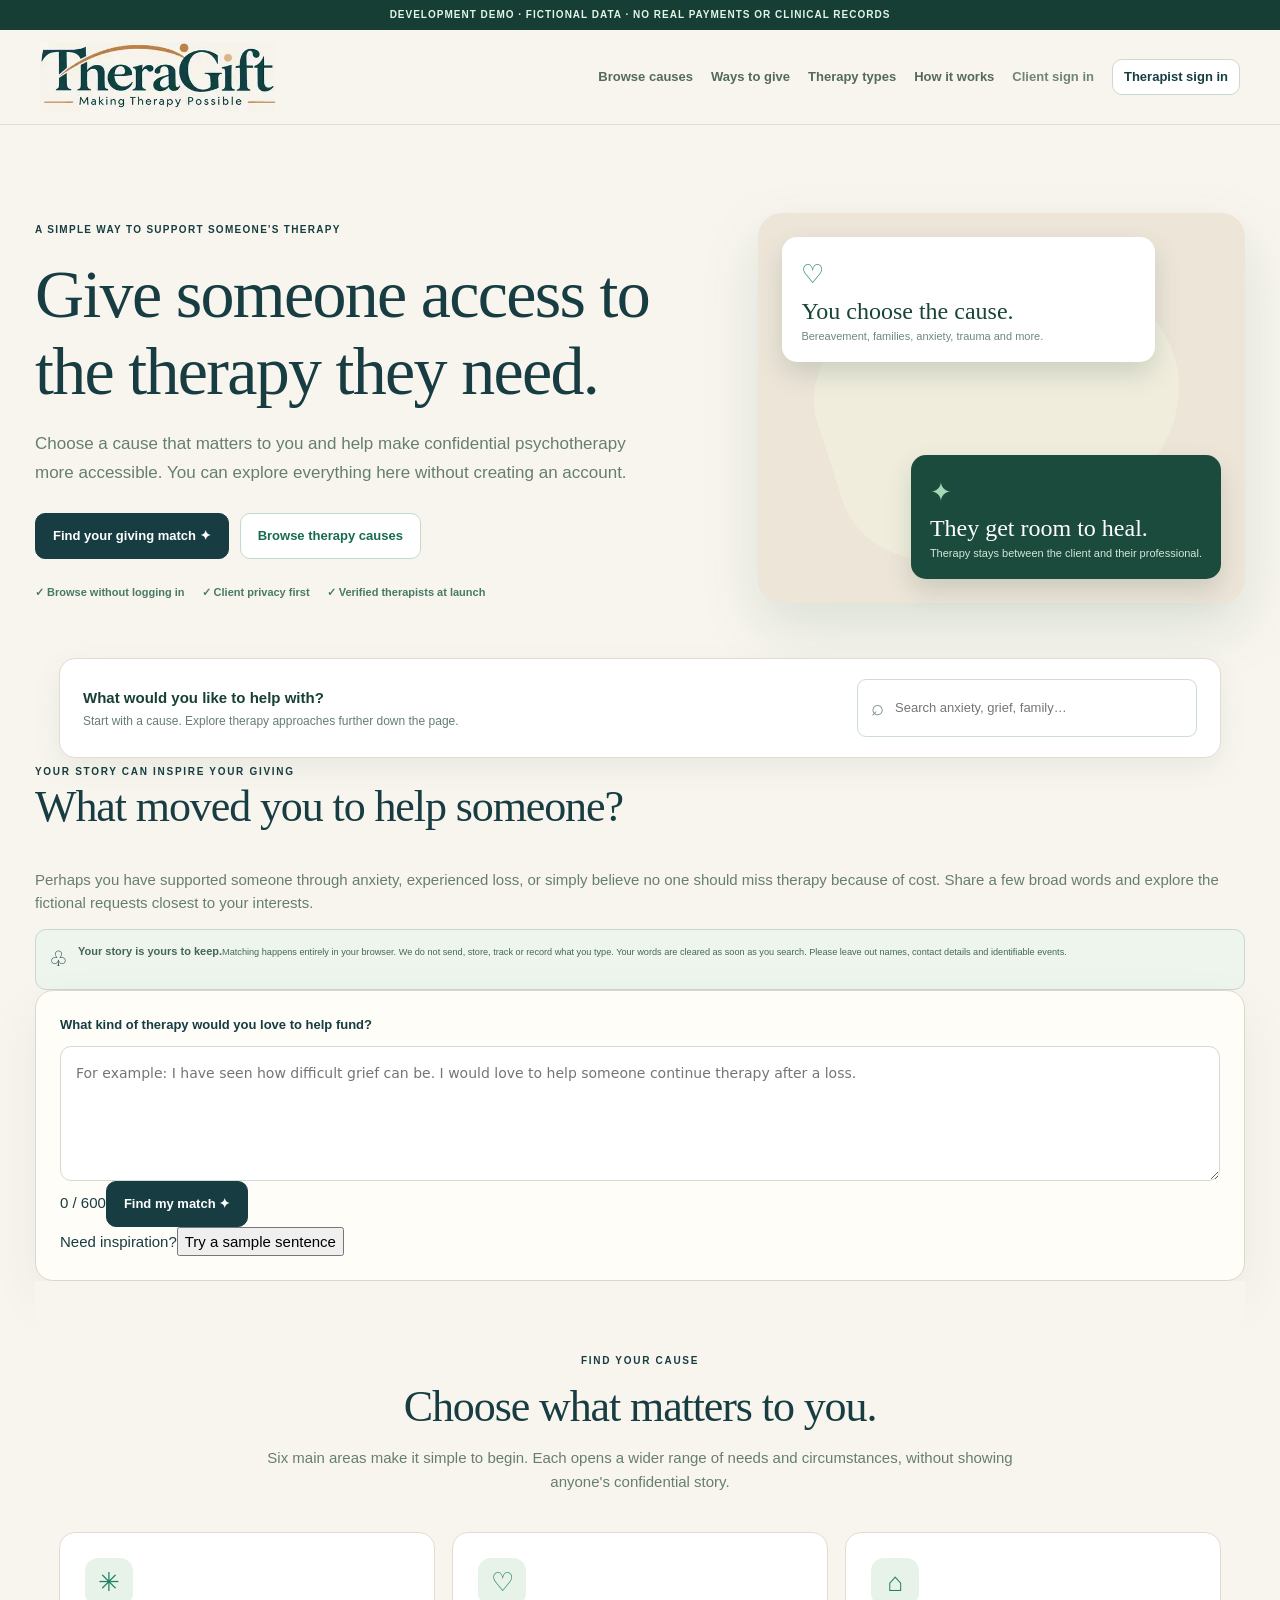
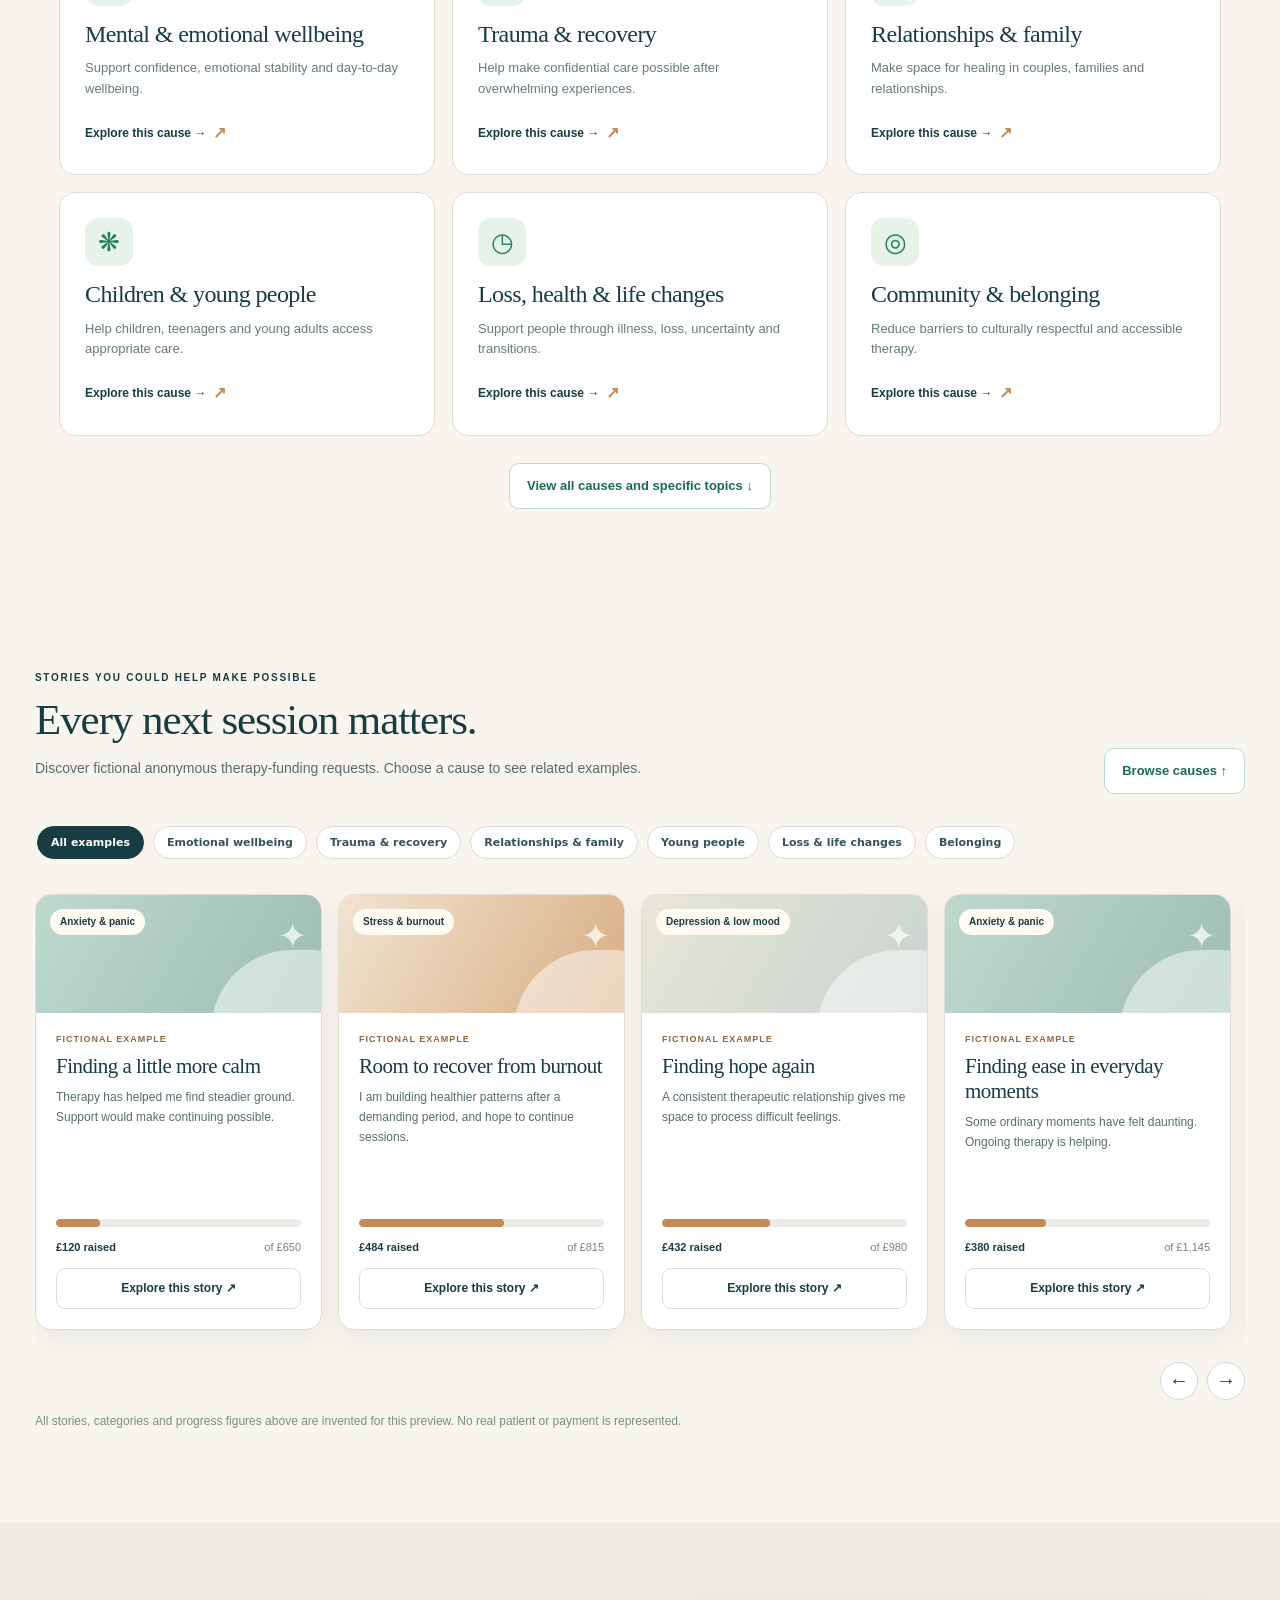
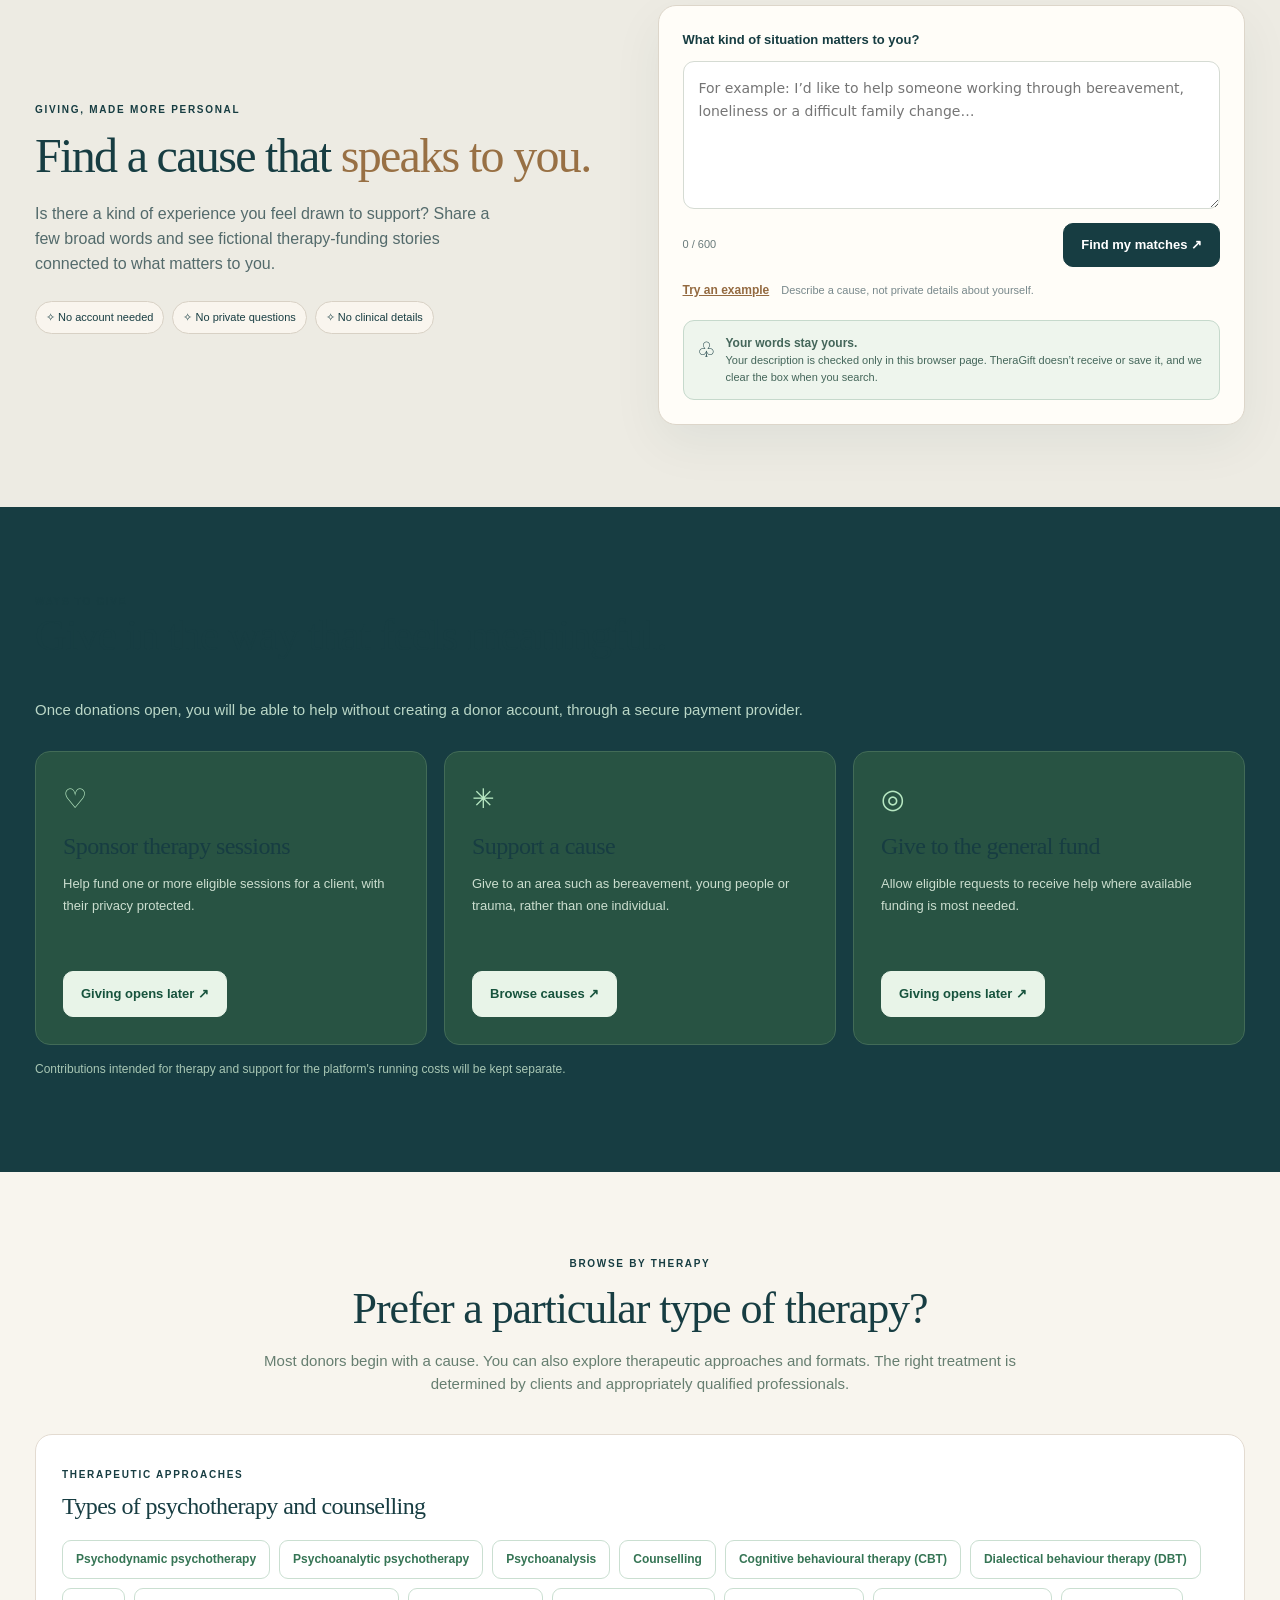
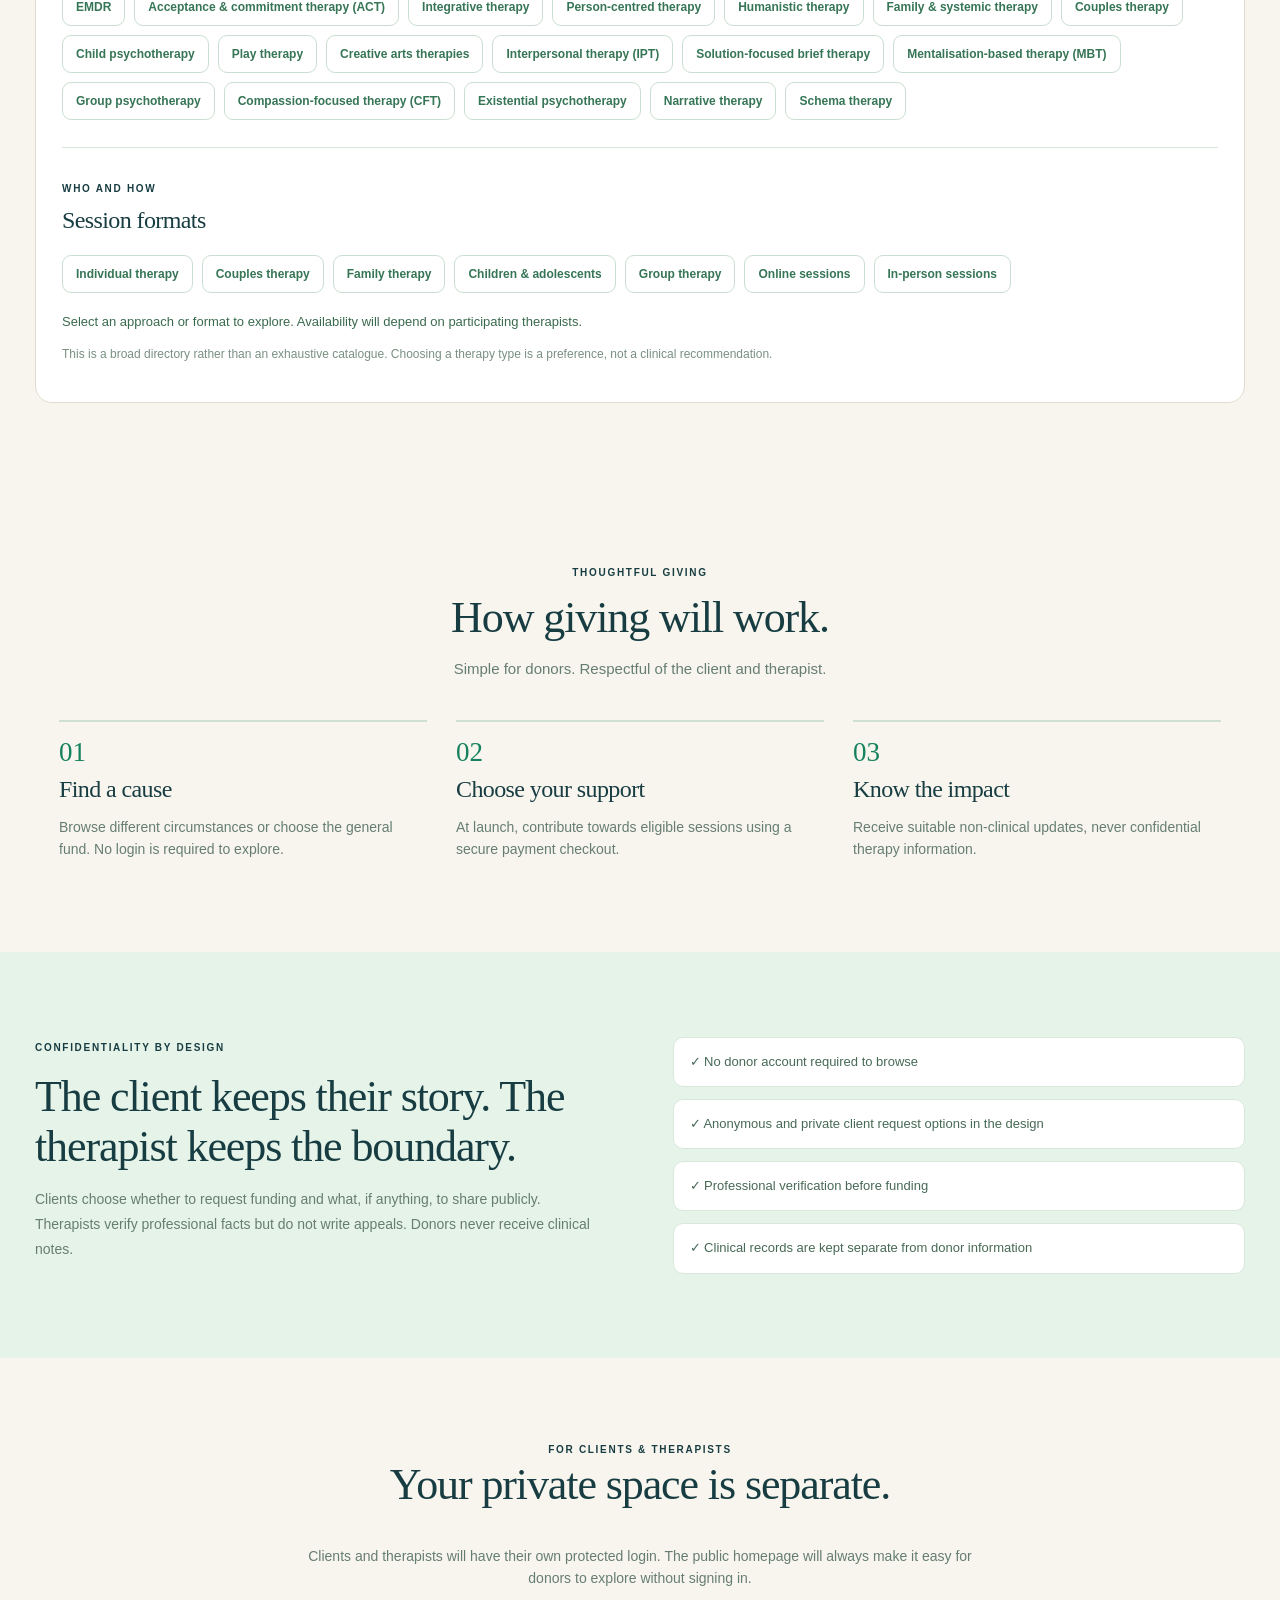
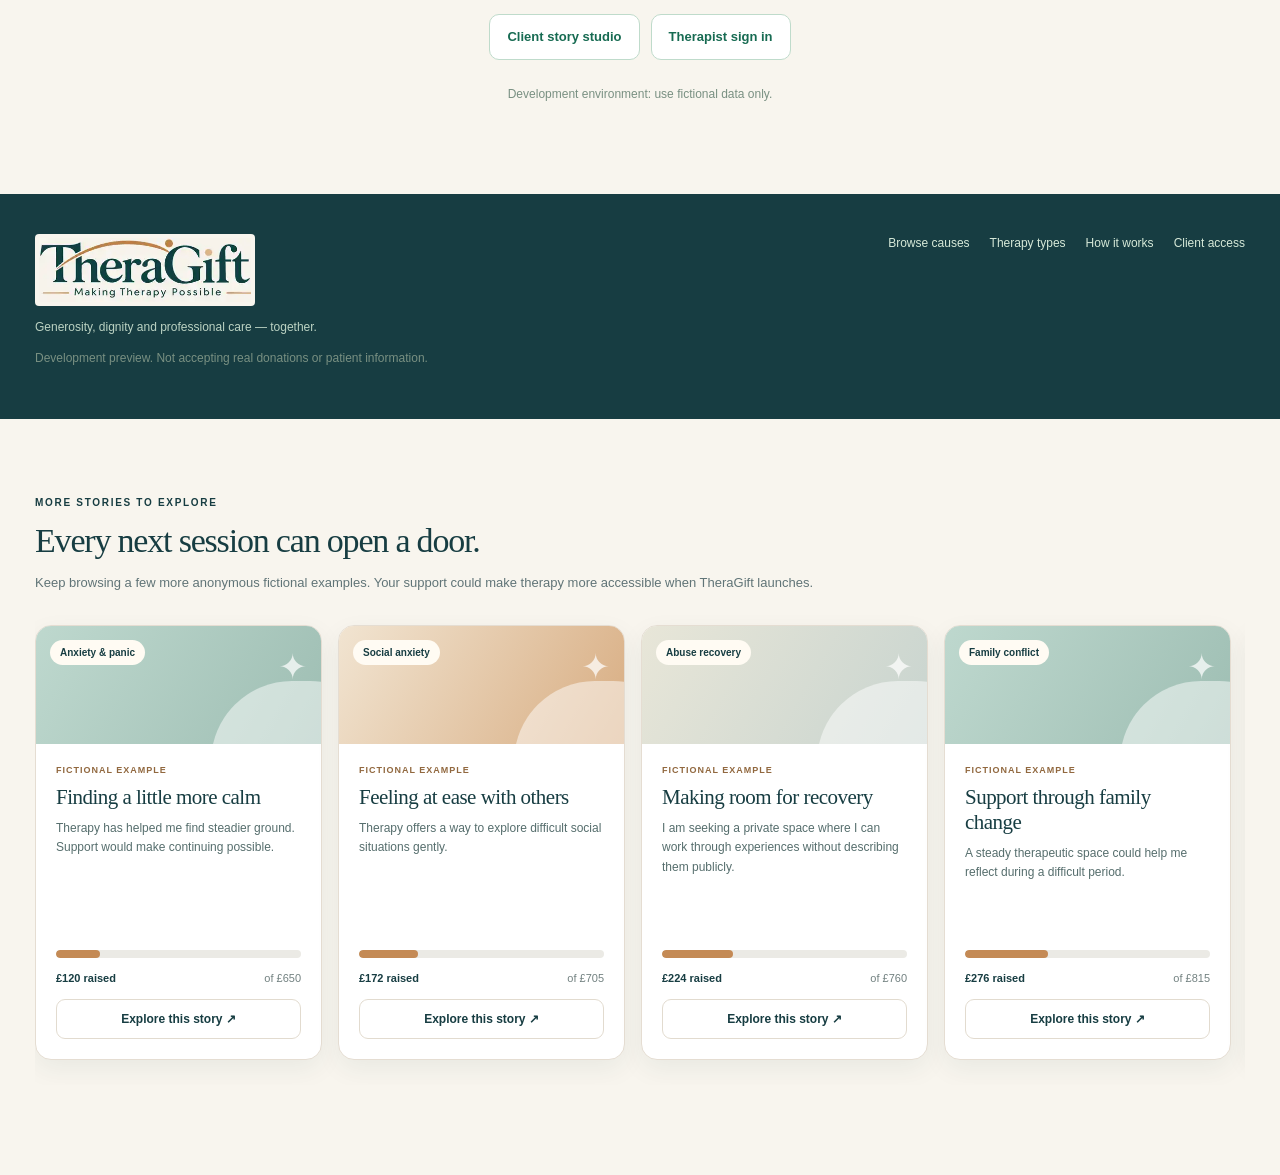
==== commit 3dd8d3c0: "Fix donor matching initialization to use actual in-page section id" ====
--- a/theragift/index.html
+++ b/theragift/index.html
@@ -219,4 +219,100 @@
 document.getElementById('tgFundNext')?.addEventListener('click',()=>strip.scrollBy({left:315,behavior:window.matchMedia('(prefers-reduced-motion: reduce)').matches?'auto':'smooth'}));
 // Whole profile cards are now native links; keyboard activation navigates to details.
 })();
-</script><script src="donor-story-match.js"></script><script src="v08-profiles.js"></script><script src="v08-donor.js"></script></body></html>+</script><script src="donor-story-match.js"></script><script>
+/* Fictional TheraGift case examples; do not combine with real records. */
+window.TheraGiftExamples=[{"slug":"tg-example-01","cat":"wellbeing","topic":"Anxiety & panic","title":"Finding a little more calm","story":"Therapy has helped me find steadier ground. Support would make continuing possible.","target":650,"raised":120,"tone":"sage"},{"slug":"tg-example-02","cat":"wellbeing","topic":"Stress & burnout","title":"Room to recover from burnout","story":"I am building healthier patterns after a demanding period, and hope to continue sessions.","target":815,"raised":484,"tone":"honey"},{"slug":"tg-example-03","cat":"wellbeing","topic":"Depression & low mood","title":"Finding hope again","story":"A consistent therapeutic relationship gives me space to process difficult feelings.","target":980,"raised":432,"tone":"mist"},{"slug":"tg-example-04","cat":"wellbeing","topic":"Anxiety & panic","title":"Finding ease in everyday moments","story":"Some ordinary moments have felt daunting. Ongoing therapy is helping.","target":1145,"raised":380,"tone":"sage"},{"slug":"tg-example-05","cat":"wellbeing","topic":"Low self-esteem","title":"Learning to feel more confident","story":"I have started understanding difficult patterns in how I see myself.","target":760,"raised":328,"tone":"honey"},{"slug":"tg-example-06","cat":"wellbeing","topic":"Loneliness & isolation","title":"A space where I feel heard","story":"Therapy gives me a place to speak openly, which I hope to maintain.","target":925,"raised":276,"tone":"mist"},{"slug":"tg-example-07","cat":"wellbeing","topic":"Obsessive thoughts & OCD","title":"Finding breathing room","story":"I would like to continue receiving professional help with intrusive thoughts.","target":1090,"raised":224,"tone":"sage"},{"slug":"tg-example-08","cat":"wellbeing","topic":"Social anxiety","title":"Feeling at ease with others","story":"Therapy offers a way to explore difficult social situations gently.","target":705,"raised":172,"tone":"honey"},{"slug":"tg-example-09","cat":"wellbeing","topic":"Health anxiety","title":"Finding steadiness around uncertainty","story":"I value a therapeutic space to explore persistent worries about health.","target":870,"raised":120,"tone":"mist"},{"slug":"tg-example-10","cat":"wellbeing","topic":"Low self-esteem","title":"Learning to trust myself","story":"Continued counselling could help me build on important work already begun.","target":1035,"raised":484,"tone":"sage"},{"slug":"tg-example-11","cat":"trauma","topic":"Trauma & PTSD","title":"Taking safe steps forward","story":"I hope to continue therapy at a pace that feels safe and manageable.","target":650,"raised":432,"tone":"honey"},{"slug":"tg-example-12","cat":"trauma","topic":"Childhood adversity","title":"Making space to rebuild","story":"Consistent professional support would help me continue important therapeutic work.","target":815,"raised":380,"tone":"mist"},{"slug":"tg-example-13","cat":"trauma","topic":"Recovery after crisis","title":"A steadier way forward","story":"Having a regular session can help me maintain stability through recovery.","target":980,"raised":328,"tone":"sage"},{"slug":"tg-example-14","cat":"trauma","topic":"Complex trauma","title":"Learning to feel safer","story":"Therapy helps me gradually develop a sense of safety.","target":1145,"raised":276,"tone":"honey"},{"slug":"tg-example-15","cat":"trauma","topic":"Abuse recovery","title":"Making room for recovery","story":"I am seeking a private space where I can work through experiences without describing them publicly.","target":760,"raised":224,"tone":"mist"},{"slug":"tg-example-16","cat":"trauma","topic":"Recovery after crisis","title":"Rebuilding a sense of trust","story":"A consistent therapy session can offer room to rebuild stability.","target":925,"raised":172,"tone":"sage"},{"slug":"tg-example-17","cat":"trauma","topic":"Trauma & PTSD","title":"A steady place to keep going","story":"I hope to avoid a break in the therapy that has supported me.","target":1090,"raised":120,"tone":"honey"},{"slug":"tg-example-18","cat":"trauma","topic":"Addiction & recovery","title":"Support for lasting change","story":"Regular therapy could support changes I am working towards.","target":705,"raised":484,"tone":"mist"},{"slug":"tg-example-19","cat":"trauma","topic":"Domestic abuse recovery","title":"Space to rebuild in safety","story":"A confidential therapeutic relationship could support gentle recovery.","target":870,"raised":432,"tone":"sage"},{"slug":"tg-example-20","cat":"trauma","topic":"Sexual trauma recovery","title":"Taking recovery at my own pace","story":"I would value continued confidential trauma-informed care without an interruption.","target":1035,"raised":380,"tone":"honey"},{"slug":"tg-example-21","cat":"families","topic":"Couples & relationships","title":"Learning to communicate","story":"Sessions are helping us understand our relationship and develop better conversations.","target":650,"raised":328,"tone":"mist"},{"slug":"tg-example-22","cat":"families","topic":"Family conflict","title":"Support through family change","story":"A steady therapeutic space could help me reflect during a difficult period.","target":815,"raised":276,"tone":"sage"},{"slug":"tg-example-23","cat":"families","topic":"Separation & divorce","title":"Finding my footing again","story":"Therapy gives me room to navigate changes in an important relationship.","target":980,"raised":224,"tone":"honey"},{"slug":"tg-example-24","cat":"families","topic":"Family conflict","title":"Finding understanding at home","story":"A private space would help me think about complicated family dynamics.","target":1145,"raised":172,"tone":"mist"},{"slug":"tg-example-25","cat":"families","topic":"New parenthood","title":"Adjustment and connection","story":"Life as a new parent has brought changes I am working through in therapy.","target":760,"raised":120,"tone":"sage"},{"slug":"tg-example-26","cat":"families","topic":"Carers & caring responsibilities","title":"Space for someone who cares","story":"Caring for others can leave little time to care for my own wellbeing.","target":925,"raised":484,"tone":"honey"},{"slug":"tg-example-27","cat":"families","topic":"Relationship patterns","title":"A healthier way to connect","story":"I am beginning to understand recurring difficulties in my relationships.","target":1090,"raised":432,"tone":"mist"},{"slug":"tg-example-28","cat":"families","topic":"Separation & divorce","title":"Moving through separation","story":"Regular therapy would help me continue during an uncertain transition.","target":705,"raised":380,"tone":"sage"},{"slug":"tg-example-29","cat":"families","topic":"Parenting support","title":"More understanding as a parent","story":"A confidential therapeutic space would help me reflect on parenting.","target":870,"raised":328,"tone":"honey"},{"slug":"tg-example-30","cat":"families","topic":"Pregnancy loss & fertility","title":"Space for difficult feelings","story":"I hope therapy can remain a gentle place for feelings I cannot easily share.","target":1035,"raised":276,"tone":"mist"},{"slug":"tg-example-31","cat":"young","topic":"Teenage wellbeing","title":"A safe space to be heard","story":"A young person could benefit from private, age-appropriate therapy.","target":650,"raised":224,"tone":"sage"},{"slug":"tg-example-32","cat":"young","topic":"School-related stress","title":"Support during school pressures","story":"Professional support can help a young person manage school-related difficulties.","target":815,"raised":172,"tone":"honey"},{"slug":"tg-example-33","cat":"young","topic":"Young adult transitions","title":"Starting a new chapter","story":"A changing period of life can feel overwhelming. Therapy may help.","target":980,"raised":120,"tone":"mist"},{"slug":"tg-example-34","cat":"young","topic":"Bullying & school difficulties","title":"Support through school difficulties","story":"A safe space could support a young person facing difficult peer relationships.","target":1145,"raised":484,"tone":"sage"},{"slug":"tg-example-35","cat":"young","topic":"Childhood anxiety","title":"A calmer space for a child","story":"Specialist therapy can offer support when worries affect daily life.","target":760,"raised":432,"tone":"honey"},{"slug":"tg-example-36","cat":"young","topic":"Family change","title":"Support through family changes","story":"A young person could benefit from continuity during family changes.","target":925,"raised":380,"tone":"mist"},{"slug":"tg-example-37","cat":"young","topic":"Young carers","title":"Looking after young carers","story":"Young carers deserve a protected space for their own feelings.","target":1090,"raised":328,"tone":"sage"},{"slug":"tg-example-38","cat":"young","topic":"Childhood bereavement","title":"Gentle support after loss","story":"Specialist care might support a young person experiencing grief.","target":705,"raised":276,"tone":"honey"},{"slug":"tg-example-39","cat":"young","topic":"Family change","title":"Finding stability through change","story":"Age-appropriate therapeutic support could provide steadiness.","target":870,"raised":224,"tone":"mist"},{"slug":"tg-example-40","cat":"young","topic":"Bullying & school difficulties","title":"A space away from peer pressure","story":"Therapy might help a young person feel heard during school pressures.","target":1035,"raised":172,"tone":"sage"},{"slug":"tg-example-41","cat":"life","topic":"Bereavement & loss","title":"Carrying loss with support","story":"Regular therapy provides a steady place during bereavement.","target":650,"raised":120,"tone":"honey"},{"slug":"tg-example-42","cat":"life","topic":"Long-term health conditions","title":"Learning to live with change","story":"Therapy offers space for the emotional impact of a health change.","target":815,"raised":484,"tone":"mist"},{"slug":"tg-example-43","cat":"life","topic":"Major life transitions","title":"A different chapter of life","story":"Help funding therapy could offer space to understand a significant transition.","target":980,"raised":432,"tone":"sage"},{"slug":"tg-example-44","cat":"life","topic":"Long-term health conditions","title":"Room to adjust to illness","story":"Therapeutic support provides time to reflect on changes in health and routine.","target":1145,"raised":380,"tone":"honey"},{"slug":"tg-example-45","cat":"life","topic":"Later-life wellbeing","title":"Support at a later stage of life","story":"Regular sessions could support connection and wellbeing through change.","target":760,"raised":328,"tone":"mist"},{"slug":"tg-example-46","cat":"life","topic":"Workplace difficulties","title":"Looking for steadier balance","story":"Therapy could help me reflect on work-related pressures.","target":925,"raised":276,"tone":"sage"},{"slug":"tg-example-47","cat":"life","topic":"Eating difficulties & body image","title":"A kinder relationship with myself","story":"I am working towards a gentler relationship with my body and emotions.","target":1090,"raised":224,"tone":"honey"},{"slug":"tg-example-48","cat":"life","topic":"Disability & adjustment","title":"A space to work through adjustment","story":"Professional support could help me navigate important changes.","target":705,"raised":172,"tone":"mist"},{"slug":"tg-example-49","cat":"life","topic":"Later-life wellbeing","title":"Connection through a new stage","story":"I value a therapeutic space for reflection and connection later in life.","target":870,"raised":120,"tone":"sage"},{"slug":"tg-example-50","cat":"life","topic":"Workplace difficulties","title":"A steadier direction after change","story":"Work uncertainty has felt challenging. Therapy could provide continuity.","target":1035,"raised":484,"tone":"honey"},{"slug":"tg-example-51","cat":"community","topic":"Identity & belonging","title":"Finding a sense of belonging","story":"A safe, respectful space could help me explore questions of identity.","target":650,"raised":432,"tone":"mist"},{"slug":"tg-example-52","cat":"community","topic":"Culturally sensitive therapy","title":"Therapy that understands context","story":"Working with someone who understands the importance of culture can make a difference.","target":815,"raised":380,"tone":"sage"},{"slug":"tg-example-53","cat":"community","topic":"Financial barriers to care","title":"Making a first step possible","story":"I want to begin therapy, but the cost is currently out of reach.","target":980,"raised":328,"tone":"honey"},{"slug":"tg-example-54","cat":"community","topic":"Refugee & displacement experiences","title":"Finding steadiness after change","story":"Culturally sensitive support could help through major changes and uncertainty.","target":1145,"raised":276,"tone":"mist"},{"slug":"tg-example-55","cat":"community","topic":"Culturally sensitive therapy","title":"A therapist who understands context","story":"I value therapeutic care that respects culture and community.","target":760,"raised":224,"tone":"sage"},{"slug":"tg-example-56","cat":"community","topic":"LGBTQ+ affirming care","title":"Support without judgement","story":"An affirming therapeutic relationship could give me needed space.","target":925,"raised":172,"tone":"honey"},{"slug":"tg-example-57","cat":"community","topic":"Neurodivergent-affirming care","title":"Space to be understood","story":"Therapy adapted to my needs could help me understand my own experience.","target":1090,"raised":120,"tone":"mist"},{"slug":"tg-example-58","cat":"community","topic":"Faith-sensitive support","title":"Care that respects what matters","story":"I hope for therapeutic support that respects important values and beliefs.","target":705,"raised":484,"tone":"sage"},{"slug":"tg-example-59","cat":"community","topic":"Identity & belonging","title":"Feeling more connected","story":"A confidential space to explore identity and connection would be valuable.","target":870,"raised":432,"tone":"honey"},{"slug":"tg-example-60","cat":"community","topic":"Financial barriers to care","title":"A chance to begin","story":"Financial help could allow me to start the therapy I hope to access.","target":1035,"raised":380,"tone":"mist"}];
+
+</script><script>
+/* TheraGift v0.8: public-only fictional discovery. No login, network requests,
+   user-text logging or persistence. Donor search text never appears in URLs. */
+(()=>{'use strict';
+const examples=window.TheraGiftExamples||[];
+if(examples.length!==60)return;
+const byId=id=>document.getElementById(id);
+const cards=byId('tgFundcaseStrip');
+const related=byId('tgRelatedCases');
+const matchSection=byId('find-match');
+const searchText=byId('tgMatchTextV08');
+const output=byId('tgMatchOutputV08');
+if(!cards||!matchSection||!searchText||!output)return;
+const CAUSES={wellbeing:'Mental & emotional wellbeing',trauma:'Trauma & recovery',families:'Relationships & family',young:'Children & young people',life:'Loss, health & life changes',community:'Community & belonging'};
+const rules=[
+{cat:'life',words:['bereavement','grief','grieving','lost someone','loss','passed away','died','death','widow','widower','mourning'],topics:['Bereavement & loss']},
+{cat:'life',words:['illness','health','disability','chronic','medical','older','retirement','life change','change','workplace','job loss','redundancy'],topics:['Long-term health conditions','Disability & adjustment','Major life transitions']},
+{cat:'wellbeing',words:['anxiety','anxious','panic','worried','worry','nervous','stress','burnout','sad','depression','depressed','low mood','lonely','loneliness','ocd','intrusive','isolated'],topics:['Anxiety & panic','Depression & low mood','Stress & burnout','Loneliness & isolation']},
+{cat:'trauma',words:['trauma','ptsd','abuse','abusive','survivor','recovery','crisis','violence','assault','domestic'],topics:['Trauma & PTSD','Abuse recovery','Recovery after crisis']},
+{cat:'families',words:['divorce','separation','partner','relationship','couple','family','family conflict','parenting','parent','new baby','fertility','carer','carers'],topics:['Separation & divorce','Family conflict','Parenting support']},
+{cat:'young',words:['child','children','teen','teenager','young person','school','student','bullying','bullied','young adult','university'],topics:['Teenage wellbeing','Childhood anxiety','School-related stress']},
+{cat:'community',words:['identity','belonging','community','cultural','culture','refugee','displaced','faith','religion','autism','adhd','neurodivergent','lgbtq','afford','money','financial','cost'],topics:['Identity & belonging','Culturally sensitive therapy','Financial barriers to care']}
+];
+const sensitive=[/[\w.+-]+@[\w.-]+\.[A-Za-z]{2,}/,/(\+44|0)[\s()\d-]{9,}/,/\b[A-Z]{1,2}\d[A-Z\d]?\s?\d[A-Z]{2}\b/i,/https?:\/\/|www\./i];
+const fmt=n=>'£'+Number(n).toLocaleString('en-GB');
+const create=(tag,cls,text)=>{const e=document.createElement(tag);if(cls)e.className=cls;if(text!==undefined)e.textContent=text;return e};
+function makeCard(p){
+ const a=create('a','tg-fundcase tg-v08-profile');
+ a.href='profile.html#'+encodeURIComponent(p.slug);
+ a.dataset.tgCategory=p.cat;a.dataset.tgTopic=p.topic;
+ a.setAttribute('aria-label','Explore fictional profile: '+p.title);
+ const art=create('div','tg-fundcase-art tone-'+(p.tone==='mist'?'ivory':p.tone));
+ art.append(create('span','tg-fundcase-topic',p.topic),create('span','tg-fundcase-star','✦'));
+ const info=create('div','tg-fundcase-info');
+ info.append(create('small','', 'FICTIONAL EXAMPLE'),create('h3','',p.title),create('p','',p.story));
+ const bar=create('div','tg-fundcase-track'),fill=create('span');
+ fill.style.width=Math.round(100*p.raised/p.target)+'%';bar.append(fill);
+ const figures=create('div','tg-fundcase-figures');
+ figures.append(create('strong','',fmt(p.raised)+' raised'),create('span','', 'of '+fmt(p.target)));
+ info.append(bar,figures,create('span','tg-fundcase-action','Explore this story ↗'));
+ a.append(art,info);return a;
+}
+function fill(container,items){container.replaceChildren();const nodes=items.map(makeCard);container.append(...nodes);}
+let active='all';
+function selectCause(cat,topic){
+ active=cat||'all';
+ const pool=examples.filter(p=>active==='all'||p.cat===active);
+ const exact=topic?pool.filter(p=>p.topic.toLowerCase()===topic.toLowerCase()):[];
+ const ordered=exact.length?[...exact,...pool.filter(p=>!exact.includes(p))]:pool;
+ fill(cards,ordered);
+ if(related&&active!=='all')fill(related,ordered.slice(0,5));
+ const strip=cards;strip.scrollLeft=0;
+ document.querySelectorAll('[data-tg-filter]').forEach(b=>{const state=b.dataset.tgFilter===active;b.classList.toggle('active',state);b.setAttribute('aria-pressed',String(state))});
+}
+selectCause('all');
+document.querySelectorAll('[data-tg-filter]').forEach(b=>b.addEventListener('click',()=>selectCause(b.dataset.tgFilter)));
+document.querySelectorAll('[data-open-cause]').forEach(b=>b.addEventListener('click',()=>{selectCause(b.dataset.openCause);}));
+document.querySelectorAll('.donor-cause-card').forEach(c=>c.addEventListener('click',()=>selectCause(c.dataset.cause)));
+document.querySelectorAll('[data-topic]').forEach(b=>b.addEventListener('click',()=>{const cat=document.querySelector('.donor-cause-card.active')?.dataset.cause||active;selectCause(cat,b.dataset.topic)}));
+document.querySelectorAll('[data-all-topic]').forEach(b=>b.addEventListener('click',()=>selectCause(b.dataset.topicCause,b.dataset.allTopic)));
+const sampleStrip=byId('tgBottomProfilesV08');if(sampleStrip)fill(sampleStrip,examples.filter((p,i)=>i%7===0).slice(0,9));
+const norm=s=>s.toLowerCase().normalize('NFKD').replace(/[^a-z0-9]+/g,' ').trim();
+const phrase=(text,p)=>(' '+text+' ').includes(' '+norm(p)+' ');
+function search(q){
+ const text=norm(q);
+ const scores=examples.map((p,i)=>{
+  let score=0;
+  for(const rule of rules){const hit=rule.words.some(w=>phrase(text,w));if(hit&&rule.cat===p.cat){score+=5;if(rule.topics.includes(p.topic))score+=4}}
+  for(const word of text.split(' ').filter(w=>w.length>=4)){if(phrase(norm(p.topic),word))score+=5;else if(phrase(norm(p.title+' '+p.story),word))score+=1}
+  return {p,score,i};
+ }).sort((a,b)=>b.score-a.score||a.i-b.i);
+ return scores;
+}
+function announce(headline,description,picks=[]){
+ output.hidden=false;byId('tgMatchTitleV08').textContent=headline;byId('tgMatchSummaryV08').textContent=description;
+ const target=byId('tgMatchedV08');fill(target,picks);output.scrollIntoView({block:'start',behavior:window.matchMedia('(prefers-reduced-motion:reduce)').matches?'auto':'smooth'});
+}
+function submit(){
+ const phraseText=searchText.value.trim();searchText.value='';byId('tgMatchCountV08').textContent='0 / 600';
+ if(!phraseText){announce('A few words are enough.','Describe a broad cause, such as loss, family change, anxiety or support for young people.');return}
+ if(sensitive.some(rx=>rx.test(phraseText))){announce('Your privacy comes first.','That description may contain identifying details. We cleared the text without running a search. Please use broad topics only.');return}
+ const scored=search(phraseText),top=scored[0]?.score||0;
+ const matches=top>=4?scored.filter(x=>x.score>0).slice(0,6).map(x=>x.p):examples.filter((_,i)=>i%11===0).slice(0,6);
+ const causes=[...new Set(matches.map(x=>CAUSES[x.cat]))].slice(0,3).join(' · ');
+ if(top>=4)announce('We found a close match.','These fictional stories relate to '+causes+'. Your description was used only within this browser page.',matches);
+ else announce('Here are some possibilities.','We could not find a strong cause match, so here are fictional stories you might explore. Your description was not saved.',matches);
+}
+byId('tgMatchButtonV08')?.addEventListener('click',submit);
+searchText.addEventListener('input',()=>{byId('tgMatchCountV08').textContent=searchText.value.length+' / 600'});
+byId('tgMatchExampleV08')?.addEventListener('click',()=>{searchText.value='I would like to help someone dealing with grief after losing a loved one';byId('tgMatchCountV08').textContent=searchText.value.length+' / 600';searchText.focus()});
+byId('tgMatchClearV08')?.addEventListener('click',()=>{searchText.value='';output.hidden=true;byId('tgMatchedV08').replaceChildren();byId('tgMatchCountV08').textContent='0 / 600';searchText.focus()});
+})();
+</script></body></html>
